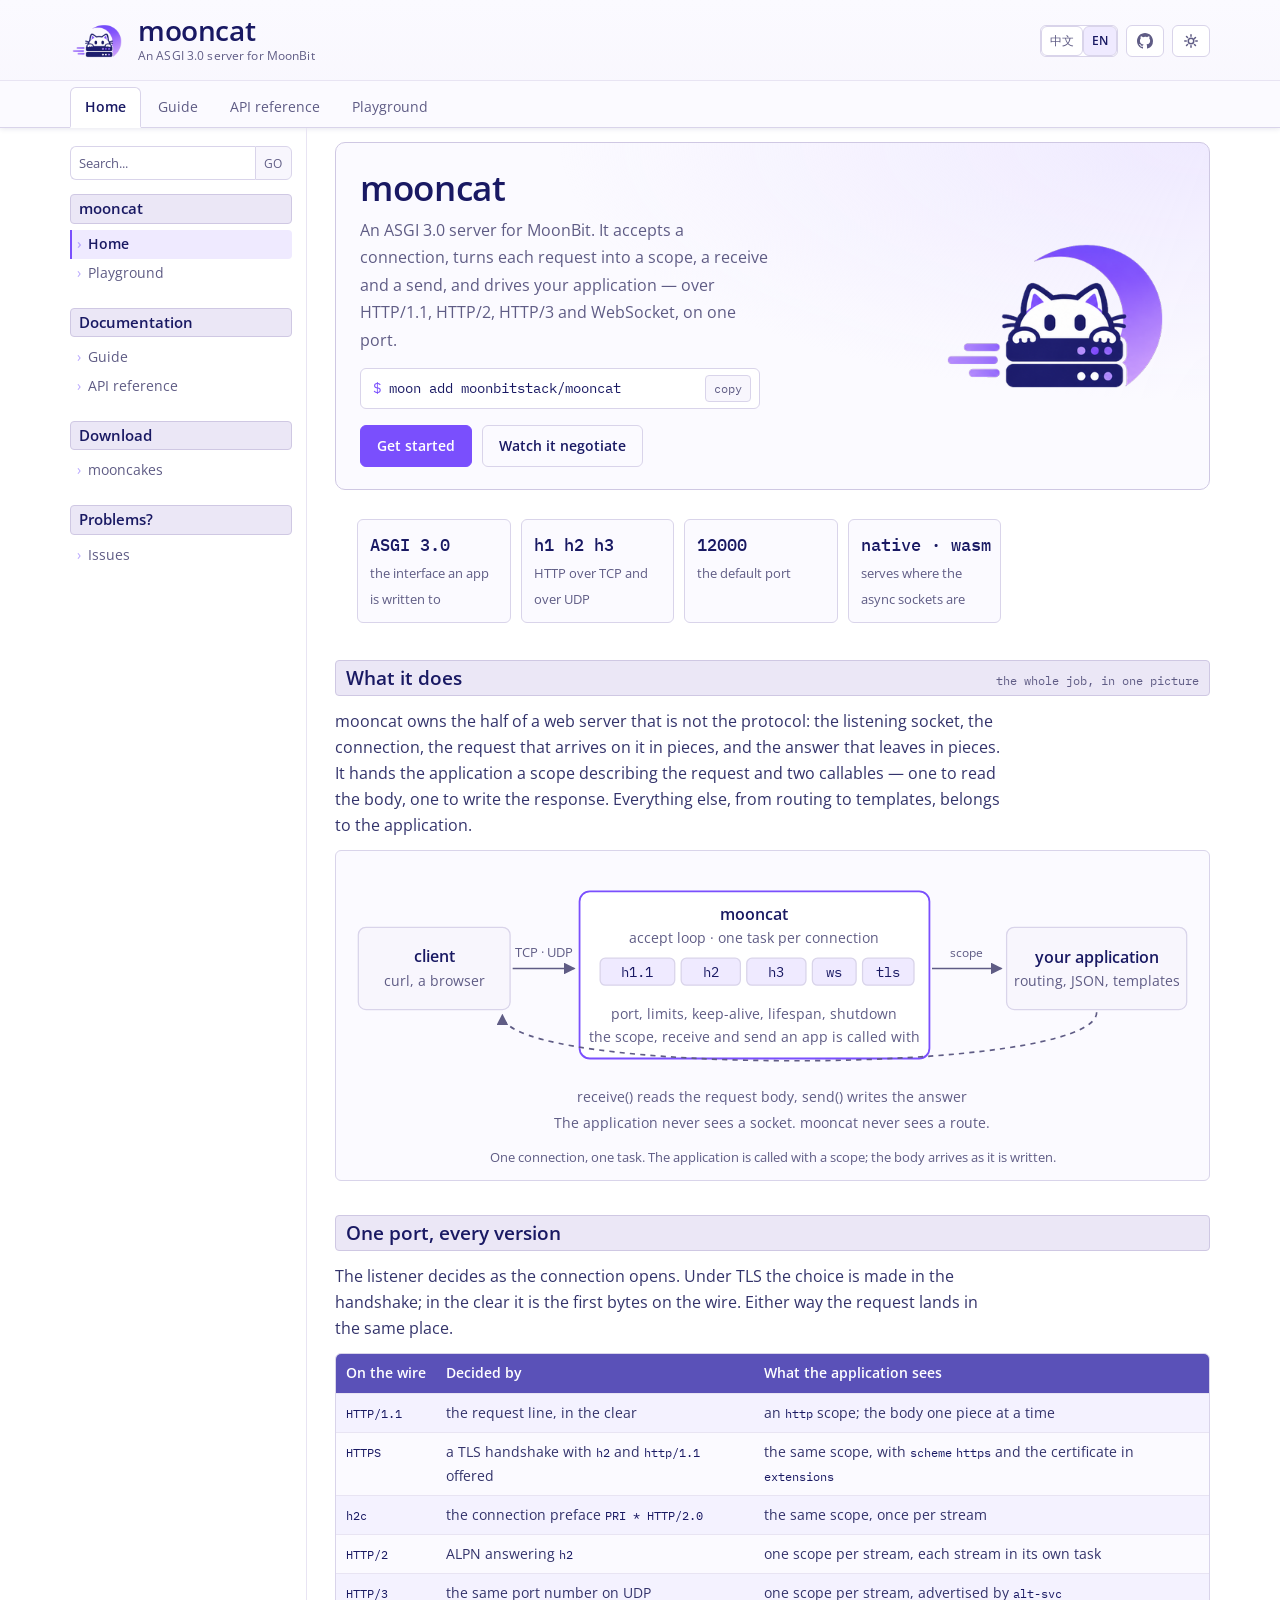
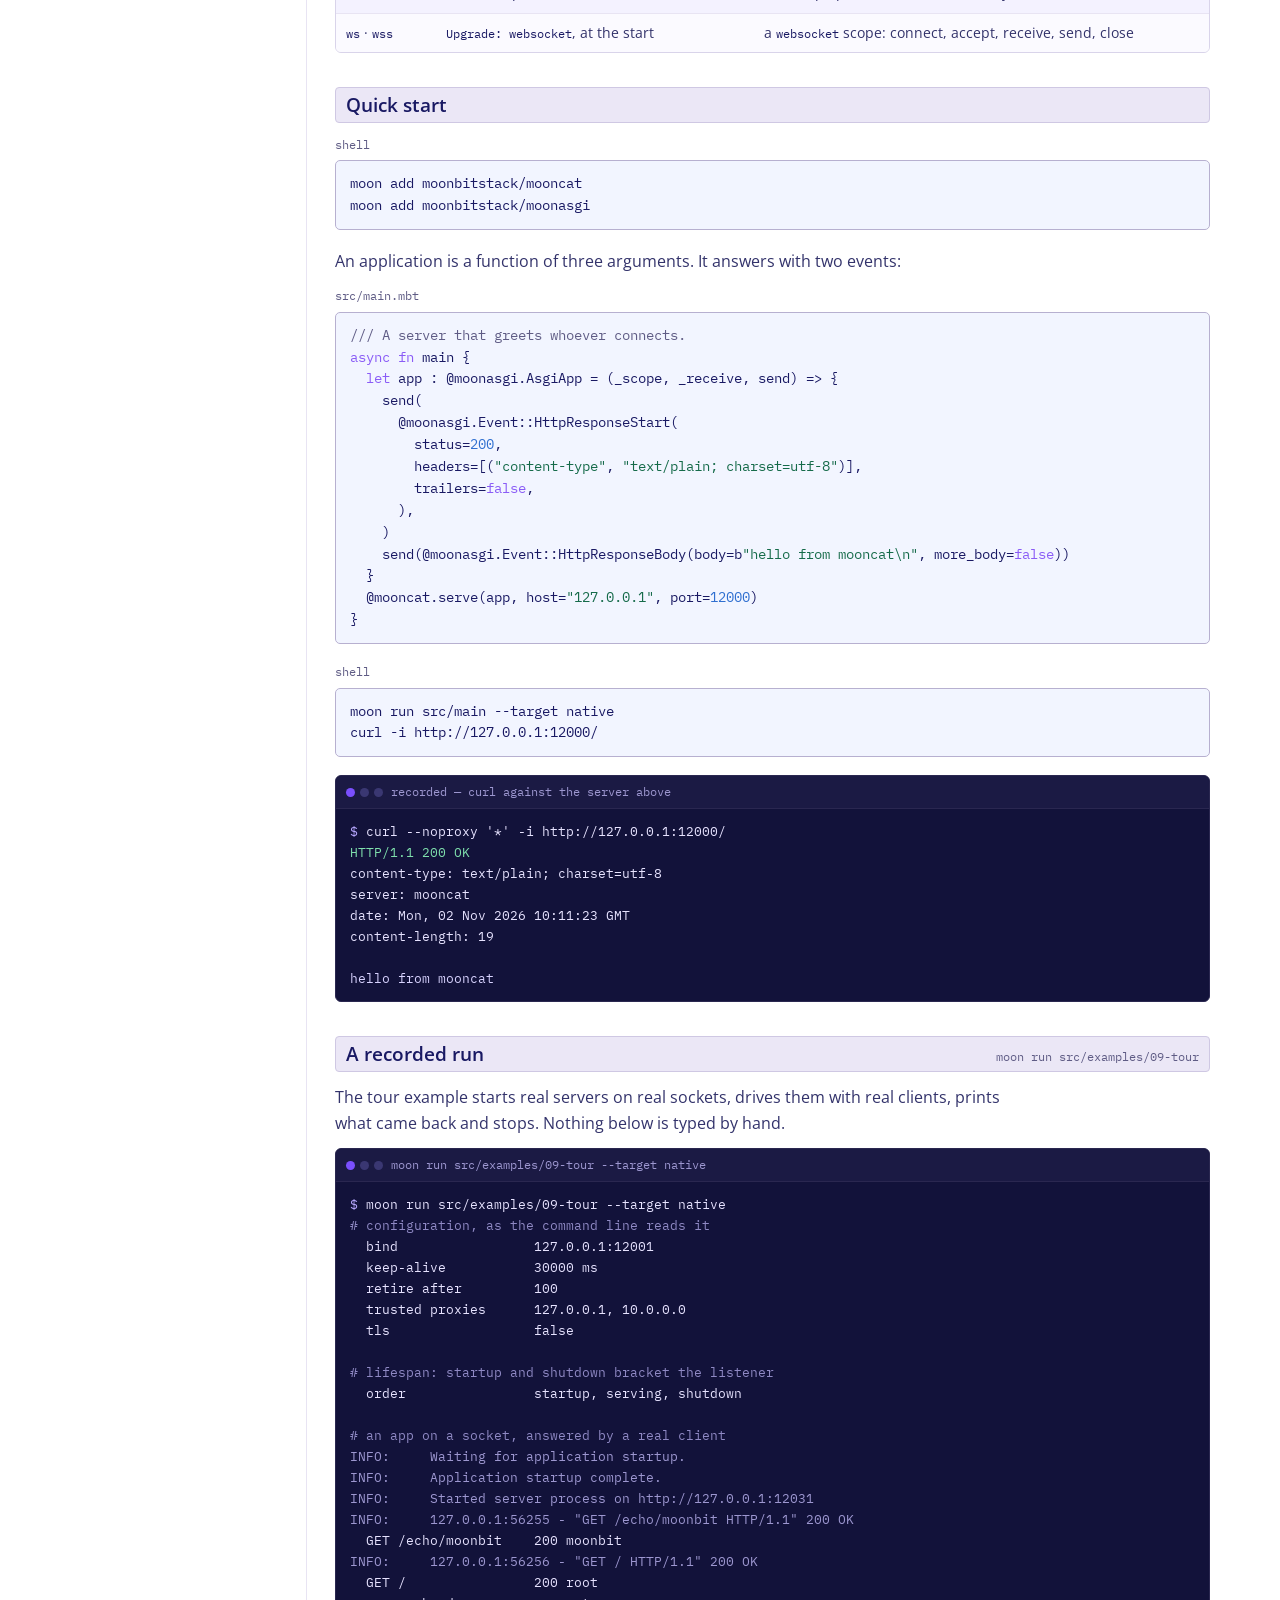
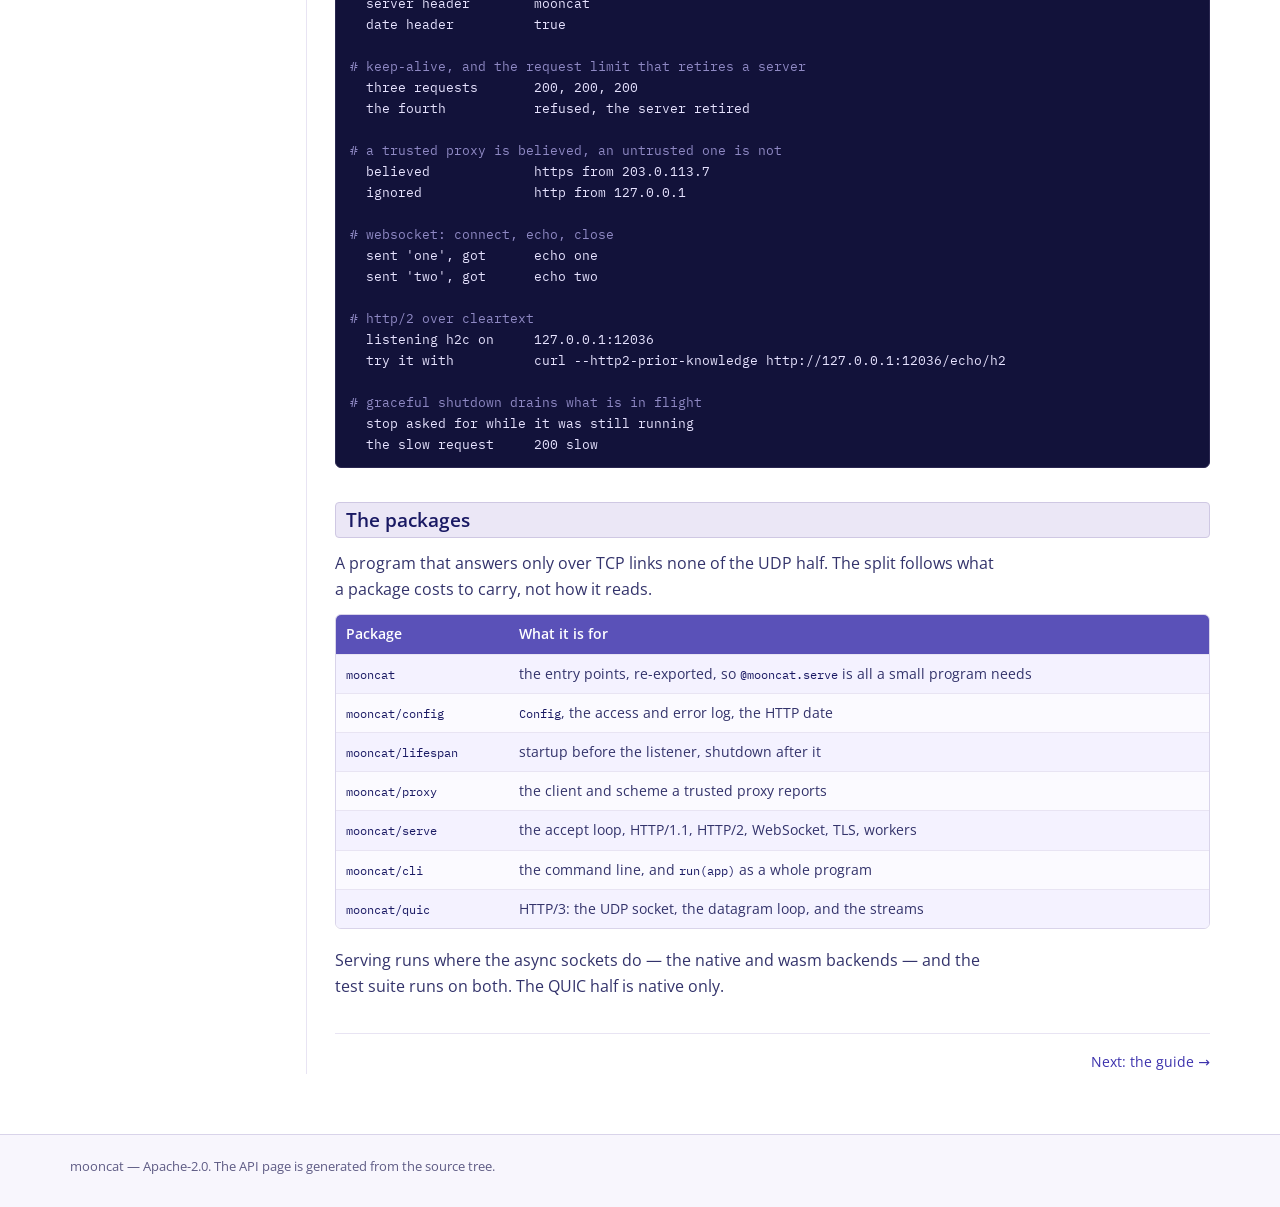
==== docs/index.html @ c86039dc "docs(mooncat): the sidebar borrows the Tomcat pages' words as a homage, and the pages gain a Chinese" ====
<!doctype html>
<html lang="en" data-root=".">
<head>
<meta charset="utf-8">
<meta name="viewport" content="width=device-width, initial-scale=1">
<title>mooncat — an ASGI 3.0 server for MoonBit</title>
<meta name="description" content="mooncat serves an ASGI application over TCP and UDP: HTTP/1.1, HTTP/2, HTTP/3, WebSocket and TLS on one port.">
<link rel="icon" href="assets/favicon.png" type="image/png">
<link rel="preconnect" href="https://fonts.googleapis.com">
<link rel="preconnect" href="https://fonts.gstatic.com" crossorigin>
<link href="https://fonts.googleapis.com/css2?family=Open+Sans:wght@400;600;700&family=IBM+Plex+Mono:wght@400;500&display=swap" rel="stylesheet">
<link rel="stylesheet" href="assets/site.css">
</head>
<body>

<header id="header">
  <div class="wrap">
    <div class="head">
      <a class="brand" href="./index.html">
        <img id="logo" src="assets/icon-light.png" data-light="assets/icon-light.png" data-dark="assets/icon.png" data-alt-light="assets/icon-alt-light.png" data-alt-dark="assets/icon-alt.png" data-alt-alt="MoonCat" alt="mooncat" width="54" height="49">
        <span class="name">
          <b>mooncat</b>
          <span>An ASGI 3.0 server for MoonBit</span>
        </span>
      </a>
      <div class="head-tools">
        <span class="lang" aria-label="Language">
          <a href="./zh/index.html" hreflang="zh" lang="zh">中文</a>
          <a href="./index.html" aria-current="true">EN</a>
        </span>
        <a href="https://github.com/moonbitstack/mooncat" title="Source on GitHub">
          <svg viewBox="0 0 16 16" aria-hidden="true" fill="currentColor"><path d="M8 0C3.58 0 0 3.58 0 8c0 3.54 2.29 6.53 5.47 7.59.4.07.55-.17.55-.38 0-.19-.01-.82-.01-1.49-2.01.37-2.53-.49-2.69-.94-.09-.23-.48-.94-.82-1.13-.28-.15-.68-.52-.01-.53.63-.01 1.08.58 1.23.82.72 1.21 1.87.87 2.33.66.07-.52.28-.87.51-1.07-1.78-.2-3.64-.89-3.64-3.95 0-.87.31-1.59.82-2.15-.08-.2-.36-1.02.08-2.12 0 0 .67-.21 2.2.82a7.4 7.4 0 0 1 2-.27c.68 0 1.36.09 2 .27 1.53-1.04 2.2-.82 2.2-.82.44 1.1.16 1.92.08 2.12.51.56.82 1.27.82 2.15 0 3.07-1.87 3.75-3.65 3.95.29.25.54.73.54 1.48 0 1.07-.01 1.93-.01 2.2 0 .21.15.46.55.38A8.01 8.01 0 0 0 16 8c0-4.42-3.58-8-8-8Z"/></svg>
        </a>
        <button id="theme" type="button" aria-label="Switch theme">
          <svg viewBox="0 0 16 16" aria-hidden="true" fill="currentColor"><path d="M8 1a.75.75 0 0 1 .75.75v1.5a.75.75 0 0 1-1.5 0v-1.5A.75.75 0 0 1 8 1Zm0 11a.75.75 0 0 1 .75.75v1.5a.75.75 0 0 1-1.5 0v-1.5A.75.75 0 0 1 8 12Zm7-4a.75.75 0 0 1-.75.75h-1.5a.75.75 0 0 1 0-1.5h1.5A.75.75 0 0 1 15 8ZM4 8a.75.75 0 0 1-.75.75h-1.5a.75.75 0 0 1 0-1.5h1.5A.75.75 0 0 1 4 8Zm9.02-4.02a.75.75 0 0 1 0 1.06l-1.06 1.06a.75.75 0 1 1-1.06-1.06l1.06-1.06a.75.75 0 0 1 1.06 0ZM5.1 10.9a.75.75 0 0 1 0 1.06L4.04 13.02a.75.75 0 0 1-1.06-1.06L4.04 10.9a.75.75 0 0 1 1.06 0Zm7.92 2.12a.75.75 0 0 1-1.06 0L10.9 11.96a.75.75 0 0 1 1.06-1.06l1.06 1.06a.75.75 0 0 1 0 1.06ZM5.1 5.1a.75.75 0 0 1-1.06 0L2.98 4.04a.75.75 0 0 1 1.06-1.06L5.1 4.04a.75.75 0 0 1 0 1.06ZM8 4.5a3.5 3.5 0 1 0 0 7 3.5 3.5 0 0 0 0-7Zm0 1.5a2 2 0 1 1 0 4 2 2 0 0 1 0-4Z"/></svg>
        </button>
      </div>
    </div>
  </div>
  <nav class="tabs" aria-label="Pages">
    <div class="wrap">
      <a href="./index.html" aria-current="page">Home</a>
      <a href="./guide.html">Guide</a>
      <a href="./api.html">API reference</a>
      <a href="./playground.html">Playground</a>
    </div>
  </nav>
</header>

<main id="middle">
<aside id="side">
  <form class="search" id="search-form" role="search">
    <label class="sr-only" for="q">Search the documentation</label>
    <input id="q" type="search" placeholder="Search..." autocomplete="off">
    <button type="submit">GO</button>
    <ul class="hits" hidden></ul>
  </form>
  <section class="grp">
    <h2>mooncat</h2>
    <ul>
      <li><a href="./index.html" aria-current="page">Home</a></li>
      <li><a href="./playground.html">Playground</a></li>
    </ul>
  </section>
  <section class="grp">
    <h2>Documentation</h2>
    <ul>
      <li><a href="./guide.html">Guide</a></li>
      <li><a href="./api.html">API reference</a></li>
    </ul>
  </section>
  <section class="grp">
    <h2>Download</h2>
    <ul>
      <li><a href="https://mooncakes.io/docs/moonbitstack/mooncat">mooncakes</a></li>
    </ul>
  </section>
  <section class="grp">
    <h2>Problems?</h2>
    <ul>
      <li><a href="https://github.com/moonbitstack/mooncat/issues">Issues</a></li>
    </ul>
  </section>
  </aside>

  <article class="content">

    <section class="hero">
      <div>
        <h1>mooncat</h1>
        <p class="tag">An ASGI 3.0 server for MoonBit. It accepts a connection, turns each request into a scope, a receive and a send, and drives your application — over HTTP/1.1, HTTP/2, HTTP/3 and WebSocket, on one port.</p>
        <div class="install">
          <span class="ps1">$</span>
          <code>moon add moonbitstack/mooncat</code>
          <button type="button" data-copy="moon add moonbitstack/mooncat">copy</button>
        </div>
        <div class="cta">
          <a class="btn" href="./guide.html#first">Get started</a>
          <a class="btn ghost" href="./playground.html">Watch it negotiate</a>
        </div>
      </div>
      <div class="shot">
        <img src="assets/icon-light.png" data-light="assets/icon-light.png" data-dark="assets/icon.png" data-alt-light="assets/icon-alt-light.png" data-alt-dark="assets/icon-alt.png" alt="The mooncat mark: a cat peering over two server bars, against a crescent moon." width="240" height="220">
      </div>
    </section>

    <ul class="facts">
      <li><b>ASGI 3.0</b><span>the interface an app is written to</span></li>
      <li><b>h1 h2 h3</b><span>HTTP over TCP and over UDP</span></li>
      <li><b>12000</b><span>the default port</span></li>
      <li><b>native · wasm</b><span>serves where the async sockets are</span></li>
    </ul>

    <section class="section" id="what">
      <h2 class="bar">What it does<span class="aside">the whole job, in one picture</span></h2>
      <p>mooncat owns the half of a web server that is not the protocol: the listening socket, the connection, the request that arrives on it in pieces, and the answer that leaves in pieces. It hands the application a scope describing the request and two callables — one to read the body, one to write the response. Everything else, from routing to templates, belongs to the application.</p>

      <figure class="diagram">
        <svg viewBox="0 0 660 216" role="img" aria-labelledby="flowtitle">
          <title id="flowtitle">A client connects to mooncat, which presents the request to the application as a scope, a receive and a send.</title>
          <defs>
            <marker id="ar" viewBox="0 0 10 10" refX="9" refY="5" markerWidth="7" markerHeight="7" orient="auto-start-reverse">
              <path d="M0 0 10 5 0 10z" fill="var(--muted)"/>
            </marker>
          </defs>
          <g font-family="Open Sans, sans-serif" font-size="12.5" text-anchor="middle">
            <rect x="8" y="50" width="118" height="64" rx="6" fill="var(--band)" stroke="var(--line)"/>
            <text x="67" y="77" fill="var(--ink)" font-weight="600">client</text>
            <text x="67" y="96" fill="var(--muted)" font-size="11">curl, a browser</text>

            <rect x="180" y="22" width="272" height="130" rx="8" fill="var(--paper)" stroke="var(--accent)" stroke-width="1.4"/>
            <text x="316" y="44" fill="var(--ink)" font-weight="600">mooncat</text>
            <text x="316" y="62" fill="var(--muted)" font-size="11">accept loop · one task per connection</text>
            <g font-family="IBM Plex Mono, monospace" font-size="10.5">
              <rect x="196" y="74" width="58" height="21" rx="4" fill="var(--accent-soft)" stroke="var(--line)"/>
              <text x="225" y="89" fill="var(--ink)">h1.1</text>
              <rect x="259" y="74" width="46" height="21" rx="4" fill="var(--accent-soft)" stroke="var(--line)"/>
              <text x="282" y="89" fill="var(--ink)">h2</text>
              <rect x="310" y="74" width="46" height="21" rx="4" fill="var(--accent-soft)" stroke="var(--line)"/>
              <text x="333" y="89" fill="var(--ink)">h3</text>
              <rect x="361" y="74" width="34" height="21" rx="4" fill="var(--accent-soft)" stroke="var(--line)"/>
              <text x="378" y="89" fill="var(--ink)">ws</text>
              <rect x="400" y="74" width="40" height="21" rx="4" fill="var(--accent-soft)" stroke="var(--line)"/>
              <text x="420" y="89" fill="var(--ink)">tls</text>
            </g>
            <text x="316" y="121" fill="var(--muted)" font-size="11">port, limits, keep-alive, lifespan, shutdown</text>
            <text x="316" y="139" fill="var(--muted)" font-size="11">the scope, receive and send an app is called with</text>

            <rect x="512" y="50" width="140" height="64" rx="6" fill="var(--band)" stroke="var(--line)"/>
            <text x="582" y="78" fill="var(--ink)" font-weight="600">your application</text>
            <text x="582" y="96" fill="var(--muted)" font-size="11">routing, JSON, templates</text>

            <line x1="128" y1="82" x2="176" y2="82" stroke="var(--muted)" stroke-width="1.3" marker-end="url(#ar)"/>
            <text x="152" y="73" fill="var(--muted)" font-size="10">TCP · UDP</text>
            <line x1="454" y1="82" x2="508" y2="82" stroke="var(--muted)" stroke-width="1.3" marker-end="url(#ar)"/>
            <text x="481" y="73" fill="var(--muted)" font-size="9.5">scope</text>

            <path d="M582 116 C 582 166, 120 166, 120 118" fill="none" stroke="var(--muted)" stroke-width="1.3" stroke-dasharray="4 4" marker-end="url(#ar)"/>
            <text x="330" y="186" fill="var(--muted)" font-size="10.5">receive() reads the request body, send() writes the answer</text>
            <text x="330" y="206" fill="var(--muted)" font-size="11">The application never sees a socket. mooncat never sees a route.</text>
          </g>
        </svg>
        <figcaption>One connection, one task. The application is called with a scope; the body arrives as it is written.</figcaption>
      </figure>
    </section>

    <section class="section" id="protocols">
      <h2 class="bar">One port, every version</h2>
      <p>The listener decides as the connection opens. Under TLS the choice is made in the handshake; in the clear it is the first bytes on the wire. Either way the request lands in the same place.</p>
      <div class="tbl-wrap">
        <table class="tbl">
          <thead><tr><th>On the wire</th><th>Decided by</th><th>What the application sees</th></tr></thead>
          <tbody>
            <tr><td><code>HTTP/1.1</code></td><td>the request line, in the clear</td><td>an <code>http</code> scope; the body one piece at a time</td></tr>
            <tr><td><code>HTTPS</code></td><td>a TLS handshake with <code>h2</code> and <code>http/1.1</code> offered</td><td>the same scope, with <code>scheme</code> <code>https</code> and the certificate in <code>extensions</code></td></tr>
            <tr><td><code>h2c</code></td><td>the connection preface <code>PRI * HTTP/2.0</code></td><td>the same scope, once per stream</td></tr>
            <tr><td><code>HTTP/2</code></td><td>ALPN answering <code>h2</code></td><td>one scope per stream, each stream in its own task</td></tr>
            <tr><td><code>HTTP/3</code></td><td>the same port number on UDP</td><td>one scope per stream, advertised by <code>alt-svc</code></td></tr>
            <tr><td><code>ws</code> · <code>wss</code></td><td><code>Upgrade: websocket</code>, at the start</td><td>a <code>websocket</code> scope: connect, accept, receive, send, close</td></tr>
          </tbody>
        </table>
      </div>
    </section>

    <section class="section" id="start">
      <h2 class="bar">Quick start</h2>

      <figure class="code">
        <figcaption>shell</figcaption>
        <pre>moon add moonbitstack/mooncat
moon add moonbitstack/moonasgi</pre>
      </figure>

      <p>An application is a function of three arguments. It answers with two events:</p>

      <figure class="code">
        <figcaption>src/main.mbt</figcaption>
        <pre><span class="cm">/// A server that greets whoever connects.</span>
<span class="k">async fn</span> main {
  <span class="k">let</span> app : @moonasgi.AsgiApp = (_scope, _receive, send) =&gt; {
    send(
      @moonasgi.Event::HttpResponseStart(
        status=<span class="ty">200</span>,
        headers=[(<span class="st">"content-type"</span>, <span class="st">"text/plain; charset=utf-8"</span>)],
        trailers=<span class="k">false</span>,
      ),
    )
    send(@moonasgi.Event::HttpResponseBody(body=b<span class="st">"hello from mooncat\n"</span>, more_body=<span class="k">false</span>))
  }
  @mooncat.serve(app, host=<span class="st">"127.0.0.1"</span>, port=<span class="ty">12000</span>)
}</pre>
      </figure>

      <figure class="code">
        <figcaption>shell</figcaption>
        <pre>moon run src/main --target native
curl -i http://127.0.0.1:12000/</pre>
      </figure>

      <figure class="term">
        <figcaption class="bar-top"><span class="dots"><i></i><i></i><i></i></span> recorded — curl against the server above</figcaption>
        <pre><span class="p">$</span> curl --noproxy '*' -i http://127.0.0.1:12000/
<span class="ok">HTTP/1.1 200 OK</span>
content-type: text/plain; charset=utf-8
server: mooncat
date: Mon, 02 Nov 2026 10:11:23 GMT
content-length: 19

<span class="o">hello from mooncat</span></pre>
      </figure>
    </section>

    <section class="section" id="recorded">
      <h2 class="bar">A recorded run<span class="aside">moon run src/examples/09-tour</span></h2>
      <p>The tour example starts real servers on real sockets, drives them with real clients, prints what came back and stops. Nothing below is typed by hand.</p>
      <figure class="term">
        <figcaption class="bar-top"><span class="dots"><i></i><i></i><i></i></span> moon run src/examples/09-tour --target native</figcaption>
        <pre><span class="p">$</span> moon run src/examples/09-tour --target native
<span class="c"># configuration, as the command line reads it</span>
  bind                 127.0.0.1:12001
  keep-alive           30000 ms
  retire after         100
  trusted proxies      127.0.0.1, 10.0.0.0
  tls                  false

<span class="c"># lifespan: startup and shutdown bracket the listener</span>
  order                startup, serving, shutdown

<span class="c"># an app on a socket, answered by a real client</span>
<span class="dim">INFO:     Waiting for application startup.</span>
<span class="dim">INFO:     Application startup complete.</span>
<span class="dim">INFO:     Started server process on http://127.0.0.1:12031</span>
<span class="dim">INFO:     127.0.0.1:56255 - "GET /echo/moonbit HTTP/1.1" 200 OK</span>
  GET /echo/moonbit    200 moonbit
<span class="dim">INFO:     127.0.0.1:56256 - "GET / HTTP/1.1" 200 OK</span>
  GET /                200 root
  server header        mooncat
  date header          true

<span class="c"># keep-alive, and the request limit that retires a server</span>
  three requests       200, 200, 200
  the fourth           refused, the server retired

<span class="c"># a trusted proxy is believed, an untrusted one is not</span>
  believed             https from 203.0.113.7
  ignored              http from 127.0.0.1

<span class="c"># websocket: connect, echo, close</span>
  sent 'one', got      echo one
  sent 'two', got      echo two

<span class="c"># http/2 over cleartext</span>
  listening h2c on     127.0.0.1:12036
  try it with          curl --http2-prior-knowledge http://127.0.0.1:12036/echo/h2

<span class="c"># graceful shutdown drains what is in flight</span>
  stop asked for while it was still running
  the slow request     200 slow</pre>
      </figure>
    </section>

    <section class="section" id="packages">
      <h2 class="bar">The packages</h2>
      <p>A program that answers only over TCP links none of the UDP half. The split follows what a package costs to carry, not how it reads.</p>
      <div class="tbl-wrap">
        <table class="tbl">
          <thead><tr><th>Package</th><th>What it is for</th></tr></thead>
          <tbody>
            <tr><td><code>mooncat</code></td><td>the entry points, re-exported, so <code>@mooncat.serve</code> is all a small program needs</td></tr>
            <tr><td><code>mooncat/config</code></td><td><code>Config</code>, the access and error log, the HTTP date</td></tr>
            <tr><td><code>mooncat/lifespan</code></td><td>startup before the listener, shutdown after it</td></tr>
            <tr><td><code>mooncat/proxy</code></td><td>the client and scheme a trusted proxy reports</td></tr>
            <tr><td><code>mooncat/serve</code></td><td>the accept loop, HTTP/1.1, HTTP/2, WebSocket, TLS, workers</td></tr>
            <tr><td><code>mooncat/cli</code></td><td>the command line, and <code>run(app)</code> as a whole program</td></tr>
            <tr><td><code>mooncat/quic</code></td><td>HTTP/3: the UDP socket, the datagram loop, and the streams</td></tr>
          </tbody>
        </table>
      </div>
      <p>Serving runs where the async sockets do — the native and wasm backends — and the test suite runs on both. The QUIC half is native only.</p>
    </section>

    <nav class="pager" aria-label="Previous and next page">
      <span></span>
      <a href="./guide.html">Next: the guide →</a>
    </nav>

  </article>
</main>

<footer id="footer">
  <div class="wrap">
    <span>mooncat — Apache-2.0. The API page is generated from the source tree.</span>
  </div>
</footer>

<button class="to-top" id="to-top" type="button" aria-label="Back to top" hidden>
  <svg viewBox="0 0 16 16" aria-hidden="true" fill="currentColor"><path d="M8 3.5 3.5 8l1.06 1.06L7.25 6.4V13h1.5V6.4l2.69 2.66L12.5 8 8 3.5Z"/></svg>
</button>

<script src="assets/search-index.js"></script>
<script src="assets/site.js"></script>
</body>
</html>
---- docs/assets/site.css ----
/* mooncat documentation — the layout and furniture of the Apache Tomcat site,
   in mooncat's colours. Two themes, both defined here; nothing is set inline. */

:root {
  --ink: #191963;
  --ink-soft: #33336b;
  --muted: #5f5c85;
  --paper: #ffffff;
  --band: #f8f6fd;
  --band-2: #fbfaff;
  --line: #d9d4ea;
  --line-soft: #e8e4f3;
  --link: #3d33ad;
  --link-hover: #6a45f5;
  --accent: #7a4ffd;
  --accent-soft: #efeaff;
  --lilac: #b8a8ff;
  --bar: #ebe7f6;
  --bar-line: #cfc8e3;
  --code-bg: #f2f5ff;
  --code-line: #b7b0d0;
  --term-bg: #12123a;
  --term-ink: #e7e3ff;
  --term-dim: #9d97d0;
  --tbl-head: #5a51b8;
  --tbl-odd: #f4f2ff;
  --tbl-even: #fbfaff;
  --ok: #1f7a4d;
  --shadow: 0 0 6px rgba(25, 25, 99, 0.14);
  --radius: 6px;
}

:root[data-theme="dark"] {
  --ink: #ecebfa;
  --ink-soft: #cfcbe8;
  --muted: #a29dc4;
  --paper: #0f0e1e;
  --band: #171638;
  --band-2: #141330;
  --line: #33305a;
  --line-soft: #262447;
  --link: #ada0ff;
  --link-hover: #cec5ff;
  --accent: #9a8bff;
  --accent-soft: #1e1b3d;
  --lilac: #6f5fd0;
  --bar: #201e3c;
  --bar-line: #36325c;
  --code-bg: #171634;
  --code-line: #37335e;
  --term-bg: #0b0a1c;
  --term-ink: #e7e3ff;
  --term-dim: #8e88c2;
  --tbl-head: #443a9e;
  --tbl-odd: #15142d;
  --tbl-even: #121126;
  --ok: #6fd39d;
  --shadow: 0 0 6px rgba(0, 0, 0, 0.5);
}

@media (prefers-color-scheme: dark) {
  :root:not([data-theme="light"]) {
    --ink: #ecebfa;
    --ink-soft: #cfcbe8;
    --muted: #a29dc4;
    --paper: #0f0e1e;
    --band: #171638;
    --band-2: #141330;
    --line: #33305a;
    --line-soft: #262447;
    --link: #ada0ff;
    --link-hover: #cec5ff;
    --accent: #9a8bff;
    --accent-soft: #1e1b3d;
    --lilac: #6f5fd0;
    --bar: #201e3c;
    --bar-line: #36325c;
    --code-bg: #171634;
    --code-line: #37335e;
    --term-bg: #0b0a1c;
    --term-ink: #e7e3ff;
    --term-dim: #8e88c2;
    --tbl-head: #443a9e;
    --tbl-odd: #15142d;
    --tbl-even: #121126;
    --ok: #6fd39d;
    --shadow: 0 0 6px rgba(0, 0, 0, 0.5);
  }
}

*,
*::before,
*::after { box-sizing: border-box; }

html,
button,
input,
textarea,
select { font-variant-ligatures: no-contextual; }

html { scroll-behavior: smooth; }

@media (prefers-reduced-motion: reduce) {
  html { scroll-behavior: auto; }
  *,
  *::before,
  *::after { animation: none !important; transition: none !important; }
}

/* Scrollbars. Chrome drops ::-webkit-scrollbar as soon as scrollbar-width or
   scrollbar-color is set, so the standard properties live only in the branch
   that has no ::-webkit-scrollbar to style. The page bar is always drawn, as
   it is on the pages this one follows: a reader can see there is more below
   without moving the pointer. Panes inside the page are faint until hovered. */

@supports selector(::-webkit-scrollbar) {
  html::-webkit-scrollbar { width: 12px; height: 12px; }
  html::-webkit-scrollbar-track { background: transparent; }
  html::-webkit-scrollbar-thumb {
    border-radius: 99px;
    border: 4px solid transparent;
    background-clip: content-box;
    background-color: var(--lilac);
  }
  html::-webkit-scrollbar-thumb:hover { background-color: var(--accent); }

  .scroll::-webkit-scrollbar,
  pre::-webkit-scrollbar,
  #side::-webkit-scrollbar { width: 10px; height: 10px; }
  .scroll::-webkit-scrollbar-track,
  pre::-webkit-scrollbar-track,
  #side::-webkit-scrollbar-track { background: transparent; }
  .scroll::-webkit-scrollbar-thumb,
  pre::-webkit-scrollbar-thumb,
  #side::-webkit-scrollbar-thumb {
    border-radius: 99px;
    border: 3px solid transparent;
    background-clip: content-box;
    background-color: color-mix(in srgb, var(--accent) 22%, transparent);
  }
  .scroll:hover::-webkit-scrollbar-thumb,
  pre:hover::-webkit-scrollbar-thumb,
  #side:hover::-webkit-scrollbar-thumb {
    background-color: color-mix(in srgb, var(--accent) 55%, transparent);
  }
}

@supports not selector(::-webkit-scrollbar) {
  html {
    scrollbar-width: thin;
    scrollbar-color: var(--lilac) transparent;
  }
  .scroll,
  pre,
  #side {
    scrollbar-width: thin;
    scrollbar-color: color-mix(in srgb, var(--accent) 30%, transparent) transparent;
  }
  .scroll:hover,
  pre:hover,
  #side:hover { scrollbar-color: color-mix(in srgb, var(--accent) 60%, transparent) transparent; }
}

body {
  margin: 0;
  background: var(--paper);
  color: var(--ink-soft);
  font-family: "Open Sans", system-ui, -apple-system, "Segoe UI", sans-serif;
  font-size: 15.5px;
  line-height: 1.68;
  -webkit-font-smoothing: antialiased;
}

img { border: 0; max-width: 100%; height: auto; }
a { color: var(--link); text-decoration: none; }
a:hover { color: var(--link-hover); text-decoration: underline; }
code, pre, kbd, .mono { font-family: "IBM Plex Mono", Consolas, ui-monospace, monospace; }

h1, h2, h3, h4 { color: var(--ink); font-weight: 600; line-height: 1.3; }

:focus-visible { outline: 2px solid var(--accent); outline-offset: 2px; }

/* Form controls are ours, not the browser's: the search field is a bordered
   box in the page's own type, with no native clear button or spinner. */
input,
button,
select,
textarea { font-family: inherit; }

input[type="search"] {
  -webkit-appearance: none;
  appearance: none;
}
input[type="search"]::-webkit-search-cancel-button,
input[type="search"]::-webkit-search-decoration {
  -webkit-appearance: none;
  appearance: none;
}
input[type="search"]::-ms-clear { display: none; }

.hits[hidden] { display: none; }

::selection {
  background: color-mix(in srgb, var(--accent) 32%, transparent);
  color: var(--ink);
}

/* ------------------------------------------------------------------ header */

#header {
  background: var(--band);
  background-image: linear-gradient(to bottom, var(--band-2) 0%, var(--band) 100%);
  border-bottom: 1px solid var(--line);
  box-shadow: var(--shadow);
}

.wrap {
  max-width: 1180px;
  margin: 0 auto;
  padding: 0 20px;
}

.head {
  display: flex;
  align-items: center;
  gap: 16px;
  padding: 14px 0 12px;
}

.brand {
  display: flex;
  align-items: center;
  gap: 14px;
  color: inherit;
  text-decoration: none;
  min-width: 0;
}
.brand:hover { text-decoration: none; }

.brand img {
  width: 54px;
  height: auto;
  border-radius: 11px;
  display: block;
  flex: none;
}

.brand .name {
  display: flex;
  flex-direction: column;
  min-width: 0;
}
.brand .name b {
  font-size: 1.72rem;
  font-weight: 600;
  letter-spacing: -0.015em;
  color: var(--ink);
  line-height: 1.15;
}
.brand .name span {
  font-size: 0.78rem;
  color: var(--muted);
  letter-spacing: 0.01em;
  white-space: nowrap;
  overflow: hidden;
  text-overflow: ellipsis;
}

.head-tools {
  margin-left: auto;
  display: flex;
  align-items: center;
  gap: 8px;
}

.head-tools a,
.head-tools button {
  display: inline-flex;
  align-items: center;
  justify-content: center;
  height: 32px;
  padding: 0 10px;
  border: 1px solid var(--line);
  border-radius: var(--radius);
  background: var(--paper);
  color: var(--muted);
  font: inherit;
  font-size: 0.8rem;
  cursor: pointer;
  text-decoration: none;
}
.head-tools a:hover,
.head-tools button:hover {
  border-color: var(--accent);
  color: var(--ink);
  text-decoration: none;
}
.head-tools svg { width: 16px; height: 16px; display: block; }
.head-tools .gh { padding: 0 9px; }

/* The strip of page-level links. Kept on every page, same order, same words. */

.tabs {
  border-top: 1px solid var(--line-soft);
  background: var(--band-2);
}
.tabs .wrap {
  display: flex;
  flex-wrap: wrap;
  gap: 2px;
  padding-top: 6px;
  padding-bottom: 0;
}
.tabs a {
  display: block;
  padding: 7px 14px;
  margin-bottom: -1px;
  font-size: 0.9rem;
  color: var(--muted);
  border: 1px solid transparent;
  border-bottom: 2px solid transparent;
  border-radius: 6px 6px 0 0;
  text-decoration: none;
}
.tabs a:hover {
  color: var(--ink);
  background: var(--accent-soft);
  text-decoration: none;
}
.tabs a[aria-current="page"] {
  color: var(--ink);
  background: var(--paper);
  border-color: var(--line);
  border-bottom-color: var(--paper);
  font-weight: 600;
}
.tabs a.gh { margin-left: auto; }

/* ------------------------------------------------------------------ layout */

#middle {
  max-width: 1180px;
  margin: 0 auto;
  padding: 0 20px 40px;
  display: grid;
  grid-template-columns: 236px minmax(0, 1fr);
  gap: 0;
  align-items: start;
}

#side {
  position: sticky;
  top: 0;
  max-height: 100vh;
  overflow-y: auto;
  padding: 18px 14px 40px 0;
  font-size: 0.9rem;
}

#side .grp { margin-bottom: 20px; }
#side h2 {
  font-size: 0.94rem;
  margin: 0 0 6px;
  color: var(--ink);
  padding: 4px 8px;
  background: var(--bar);
  border: 1px solid var(--bar-line);
  border-radius: 4px;
}
#side ul { list-style: none; margin: 0; padding: 0; }
#side li { margin: 0; }
#side li a {
  display: block;
  padding: 4px 8px 4px 16px;
  line-height: 1.45;
  color: var(--muted);
  border-left: 2px solid transparent;
  border-radius: 0 4px 4px 0;
  text-decoration: none;
  position: relative;
}
#side li a::before {
  content: "\203A";
  position: absolute;
  left: 5px;
  color: var(--lilac);
}
#side li a:hover { color: var(--ink); background: var(--accent-soft); text-decoration: none; }
#side li a[aria-current="page"],
#side li a.on {
  color: var(--ink);
  background: var(--accent-soft);
  border-left-color: var(--accent);
  font-weight: 600;
}
#side .sub a { padding-left: 26px; font-size: 0.86rem; }
#side .sub a::before { content: "\00B7"; left: 15px; }

.content {
  min-width: 0;
  padding: 8px 0 0 28px;
  border-left: 1px solid var(--line-soft);
}

/* ---------------------------------------------------------------- typography */

.content h1 {
  font-size: 2.05rem;
  margin: 6px 0 6px;
  letter-spacing: -0.01em;
}

.lede {
  font-size: 1.06rem;
  color: var(--muted);
  max-width: 68ch;
  margin: 0 0 22px;
}

.section {
  margin: 34px 0 0;
  scroll-margin-top: 12px;
}

h2.bar,
h3.bar {
  background: var(--bar);
  border: 1px solid var(--bar-line);
  border-radius: 4px;
  padding: 5px 10px;
  font-size: 1.16rem;
  margin: 0 0 12px;
  display: flex;
  align-items: baseline;
  gap: 10px;
  flex-wrap: wrap;
}
h2.bar .aside,
h3.bar .aside {
  margin-left: auto;
  font-size: 0.78rem;
  font-weight: 400;
  color: var(--muted);
  font-family: "IBM Plex Mono", monospace;
}
h3.bar { font-size: 1.02rem; background: var(--band-2); }

.content p { margin: 0 0 12px; max-width: 74ch; }
.content ul, .content ol { margin: 0 0 14px; padding-left: 22px; max-width: 74ch; }
.content li { margin: 3px 0; }
.content li::marker { color: var(--accent); }

.content code {
  background: var(--code-bg);
  border: 1px solid var(--line-soft);
  border-radius: 4px;
  padding: 0.05em 0.36em;
  font-size: 0.88em;
  color: var(--ink);
  overflow-wrap: anywhere;
}

kbd {
  border: 1px solid var(--line);
  border-bottom-width: 2px;
  border-radius: 4px;
  padding: 0.05em 0.36em;
  font-size: 0.84em;
  background: var(--band);
}

/* ------------------------------------------------------------------- code */

.code {
  position: relative;
  margin: 0 0 18px;
}

.code .cap,
.code figcaption {
  display: flex;
  align-items: center;
  gap: 8px;
  font-size: 0.76rem;
  color: var(--muted);
  font-family: "IBM Plex Mono", monospace;
  margin-bottom: 5px;
}
.code .cap .path { color: var(--muted); }

.code pre {
  margin: 0;
  overflow-x: auto;
  background: var(--code-bg);
  border: 1px solid var(--code-line);
  border-radius: 5px;
  padding: 12px 14px;
  font-size: 0.845rem;
  line-height: 1.62;
  color: var(--ink);
  tab-size: 2;
}

.code .copy {
  position: absolute;
  top: 4px;
  right: 6px;
  border: 1px solid var(--line);
  background: var(--paper);
  color: var(--muted);
  border-radius: 4px;
  font: inherit;
  font-size: 0.7rem;
  padding: 1px 6px;
  cursor: pointer;
  opacity: 0;
  transition: opacity 0.12s;
}
.code:hover .copy,
.code .copy:focus-visible { opacity: 1; }
.code .copy.done { color: var(--ok); border-color: var(--ok); }

/* Syntax tint. Hand-set classes only; no highlighter script. */
.k { color: #8a5cf6; }
@media (prefers-color-scheme: dark) { .k { color: #c0a9ff; } }
:root[data-theme="dark"] .k { color: #c0a9ff; }
:root[data-theme="light"] .k { color: #8a5cf6; }
.ty { color: #2f6fd0; }
:root[data-theme="dark"] .ty { color: #8fc4ff; }
@media (prefers-color-scheme: dark) { :root:not([data-theme="light"]) .ty { color: #8fc4ff; } }
.st { color: #166b4a; }
:root[data-theme="dark"] .st { color: #7fe0ad; }
@media (prefers-color-scheme: dark) { :root:not([data-theme="light"]) .st { color: #7fe0ad; } }
.cm { color: var(--muted); }

/* Terminal: the recorded sessions. Its own dark panel in both themes. */
.term {
  margin: 0 0 18px;
  border: 1px solid #2a2750;
  border-radius: var(--radius);
  background: var(--term-bg);
  overflow: hidden;
}
.term .bar-top {
  display: flex;
  align-items: center;
  gap: 8px;
  padding: 6px 10px;
  background: #1b1a44;
  border-bottom: 1px solid #2a2750;
  color: var(--term-dim);
  font-family: "IBM Plex Mono", monospace;
  font-size: 0.74rem;
}
.term .bar-top .dots { display: flex; gap: 5px; }
.term .bar-top .dots i {
  width: 9px; height: 9px; border-radius: 50%;
  background: #3a3772; display: block;
}
.term .bar-top .dots i:first-child { background: #7a4ffd; }
.term pre {
  margin: 0;
  padding: 12px 14px;
  overflow-x: auto;
  color: var(--term-ink);
  font-size: 0.82rem;
  line-height: 1.6;
}
.term .p { color: #b8a8ff; }
.term .o { color: #d8d3ff; }
.term .c { color: #8f89c4; }
.term .ok { color: #7fe0ad; }
.term .dim { color: var(--term-dim); }

/* ------------------------------------------------------------------ tables */

.tbl-wrap {
  margin: 0 0 18px;
  border: 1px solid var(--line);
  border-radius: var(--radius);
  overflow-x: auto;
}

table.tbl {
  border-collapse: collapse;
  width: 100%;
  font-size: 0.9rem;
  min-width: 100%;
}
.tbl th {
  background: var(--tbl-head);
  color: #fff;
  text-align: left;
  font-weight: 600;
  padding: 7px 10px;
  white-space: nowrap;
}
.tbl td {
  padding: 7px 10px;
  border-top: 1px solid var(--line-soft);
  vertical-align: top;
  overflow-wrap: anywhere;
}
.tbl tr:nth-child(odd) td { background: var(--tbl-odd); }
.tbl tr:nth-child(even) td { background: var(--tbl-even); }
.tbl code { background: transparent; border: 0; padding: 0; font-size: 0.86em; }
.tbl td.no { color: var(--muted); }

/* ------------------------------------------------------------------ search */

#side .search {
  position: relative;
  display: flex;
  margin: 0 0 14px;
}
#side .search input {
  flex: 1;
  min-width: 0;
  font: inherit;
  font-size: 0.82rem;
  padding: 5px 8px;
  color: var(--ink);
  background: var(--paper);
  border: 1px solid var(--line);
  border-right: 0;
  border-radius: var(--radius) 0 0 var(--radius);
}
#side .search input::placeholder { color: var(--muted); }
#side .search input:focus { outline: 2px solid var(--accent); outline-offset: -2px; }
#side .search button {
  flex: none;
  font: inherit;
  font-size: 0.72rem;
  letter-spacing: 0.05em;
  padding: 0 8px;
  cursor: pointer;
  color: var(--muted);
  background: var(--band);
  border: 1px solid var(--line);
  border-radius: 0 var(--radius) var(--radius) 0;
}
#side .search button:hover { color: var(--ink); border-color: var(--accent); }

.hits {
  position: absolute;
  z-index: 30;
  top: calc(100% + 4px);
  left: 0;
  right: 0;
  margin: 0;
  padding: 4px;
  list-style: none;
  max-height: 60vh;
  overflow-y: auto;
  background: var(--paper);
  border: 1px solid var(--line);
  border-radius: var(--radius);
  box-shadow: 0 12px 26px -14px rgba(25, 25, 99, 0.45);
}
.hits li a {
  display: block;
  padding: 5px 7px;
  border-radius: 4px;
  text-decoration: none;
}
.hits li a b {
  display: block;
  font-weight: 600;
  font-size: 0.84rem;
  color: var(--ink);
}
.hits li a span {
  display: block;
  font-family: "IBM Plex Mono", monospace;
  font-size: 0.7rem;
  color: var(--muted);
}
.hits li a:hover,
.hits li.on a { background: var(--accent-soft); text-decoration: none; }
.hits li.none { padding: 6px 8px; font-size: 0.8rem; color: var(--muted); }

.sr-only {
  position: absolute;
  width: 1px;
  height: 1px;
  padding: 0;
  margin: -1px;
  overflow: hidden;
  clip-path: inset(50%);
  white-space: nowrap;
}

/* ------------------------------------------------------- language switch */

.lang {
  display: inline-flex;
  align-items: center;
  border: 1px solid var(--line);
  border-radius: var(--radius);
  background: var(--paper);
  overflow: hidden;
}
.lang a {
  display: inline-flex;
  align-items: center;
  height: 30px;
  padding: 0 8px;
  font-size: 0.78rem;
  color: var(--muted);
  text-decoration: none;
}
.lang a + a { border-left: 1px solid var(--line); }
.lang a:hover { color: var(--ink); background: var(--accent-soft); text-decoration: none; }
.lang a[aria-current="true"] {
  color: var(--ink);
  background: var(--accent-soft);
  font-weight: 600;
}

/* --------------------------------------------------------------- Chinese */

html[lang="zh"] body {
  font-family: "Open Sans", "PingFang SC", "Hiragino Sans GB", "Microsoft YaHei",
    "Noto Sans SC", system-ui, sans-serif;
  line-height: 1.78;
}
html[lang="zh"] .content p,
html[lang="zh"] .content li { letter-spacing: 0.01em; }
html[lang="zh"] .lede { font-size: 1.04rem; }
html[lang="zh"] h2.bar,
html[lang="zh"] h3.bar { letter-spacing: 0.01em; }
html[lang="zh"] .step p,
html[lang="zh"] .card p { letter-spacing: 0.01em; }

/* ------------------------------------------------------------- back to top */

.to-top {
  position: fixed;
  right: 22px;
  bottom: 22px;
  z-index: 40;
  width: 38px;
  height: 38px;
  display: grid;
  place-items: center;
  padding: 0;
  border: 1px solid var(--line);
  border-radius: 50%;
  background: var(--paper);
  color: var(--muted);
  cursor: pointer;
  box-shadow: 0 8px 22px -14px rgba(25, 25, 99, 0.55);
}
.to-top svg { width: 18px; height: 18px; display: block; }
.to-top:hover { color: var(--accent); border-color: var(--accent); }
.to-top:focus-visible { outline: 2px solid var(--accent); outline-offset: 2px; }
.to-top[hidden] { display: none; }

@media (width <= 620px) {
  .to-top { right: 14px; bottom: 14px; width: 34px; height: 34px; }
}

/* -------------------------------------------------------------------- home */

.hero {
  display: grid;
  grid-template-columns: minmax(0, 1fr) 260px;
  gap: 26px;
  align-items: center;
  padding: 22px 24px;
  margin: 6px 0 26px;
  border: 1px solid var(--bar-line);
  border-radius: 10px;
  background:
    radial-gradient(120% 120% at 100% 0%, var(--accent-soft) 0%, transparent 62%),
    var(--band-2);
}
.hero h1 { margin: 0 0 6px; font-size: 2.2rem; }
.hero p.tag {
  font-size: 1.02rem;
  color: var(--muted);
  margin: 0 0 14px;
  max-width: 46ch;
}
.hero .shot { justify-self: center; }
.hero .shot img { width: 240px; display: block; border-radius: 14px; }

.install {
  display: flex;
  align-items: center;
  gap: 8px;
  background: var(--paper);
  border: 1px solid var(--line);
  border-radius: var(--radius);
  padding: 6px 8px 6px 12px;
  max-width: 400px;
  font-family: "IBM Plex Mono", monospace;
  font-size: 0.85rem;
}
.install .ps1 { color: var(--accent); user-select: none; }
.install code { flex: 1; background: none; border: 0; padding: 0; font-size: 1em; }
.install button {
  border: 1px solid var(--line);
  background: var(--band);
  color: var(--muted);
  border-radius: 4px;
  font: inherit;
  font-size: 0.72rem;
  padding: 3px 8px;
  cursor: pointer;
}
.install button:hover { border-color: var(--accent); color: var(--ink); }

.cta {
  display: flex;
  flex-wrap: wrap;
  gap: 10px;
  margin-top: 16px;
}
.btn {
  display: inline-block;
  padding: 8px 16px;
  border-radius: var(--radius);
  border: 1px solid var(--accent);
  background: var(--accent);
  color: #fff;
  font-size: 0.9rem;
  font-weight: 600;
}
.btn:hover { background: var(--link-hover); border-color: var(--link-hover); color: #fff; text-decoration: none; }
/* Only the solid button flips its text: the ghost one is text on the page. */
:root[data-theme="dark"] .btn:not(.ghost) { color: #14122b; }
:root[data-theme="dark"] .btn.ghost { color: var(--ink); }
:root[data-theme="dark"] .btn.ghost:hover { color: var(--link-hover); }
@media (prefers-color-scheme: dark) {
  :root:not([data-theme="light"]) .btn:not(.ghost) { color: #14122b; }
  :root:not([data-theme="light"]) .btn.ghost { color: var(--ink); }
  :root:not([data-theme="light"]) .btn.ghost:hover { color: var(--link-hover); }
}
.btn.ghost {
  background: transparent;
  color: var(--ink);
  border-color: var(--line);
}
.btn.ghost:hover { border-color: var(--accent); color: var(--link); background: var(--accent-soft); }

.facts {
  display: grid;
  grid-template-columns: repeat(auto-fit, minmax(150px, 1fr));
  gap: 10px;
  margin: 0 0 26px;
  padding: 0;
  list-style: none;
}
.facts li {
  border: 1px solid var(--line);
  border-radius: var(--radius);
  padding: 10px 12px;
  background: var(--band-2);
}
.facts b {
  display: block;
  font-family: "IBM Plex Mono", monospace;
  font-size: 1.08rem;
  white-space: nowrap;
  color: var(--ink);
  font-weight: 500;
}
.facts span { font-size: 0.8rem; color: var(--muted); }

.cards {
  display: grid;
  grid-template-columns: repeat(auto-fit, minmax(215px, 1fr));
  gap: 12px;
  margin: 0 0 18px;
}
.card {
  border: 1px solid var(--line);
  border-radius: var(--radius);
  padding: 13px 15px;
  background: var(--band-2);
}
.card h3 {
  margin: 0 0 4px;
  font-size: 0.98rem;
  display: flex;
  align-items: center;
  gap: 7px;
}
.card h3 .dot {
  width: 8px; height: 8px; border-radius: 50%;
  background: var(--accent); flex: none;
}
.card p { margin: 0; font-size: 0.87rem; color: var(--muted); max-width: none; }

.note {
  border: 1px solid var(--bar-line);
  border-left: 4px solid var(--accent);
  border-radius: 0 var(--radius) var(--radius) 0;
  background: var(--band-2);
  padding: 10px 14px;
  margin: 0 0 18px;
  font-size: 0.92rem;
}
.note b { color: var(--ink); }
.note p { margin: 0 0 6px; }
.note p:last-child { margin: 0; }

/* ------------------------------------------------------------- the flow svg */

.diagram {
  border: 1px solid var(--line);
  border-radius: var(--radius);
  background: var(--band-2);
  padding: 12px;
  margin: 0 0 18px;
  overflow-x: auto;
}
.diagram svg { display: block; margin: 0 auto; min-width: 520px; }
.diagram figcaption {
  font-size: 0.8rem;
  color: var(--muted);
  text-align: center;
  padding-top: 6px;
}

/* -------------------------------------------------------------- playground */

.pick {
  display: flex;
  flex-wrap: wrap;
  gap: 8px;
  margin: 0 0 16px;
}
.pick button {
  font: inherit;
  font-size: 0.85rem;
  padding: 6px 12px;
  border-radius: 99px;
  border: 1px solid var(--line);
  background: var(--paper);
  color: var(--ink-soft);
  cursor: pointer;
  font-family: "IBM Plex Mono", monospace;
}
.pick button:hover { border-color: var(--accent); color: var(--ink); }
.pick button[aria-pressed="true"] {
  background: var(--accent);
  border-color: var(--accent);
  color: #fff;
}

.steps { display: grid; gap: 8px; margin: 0 0 16px; padding: 0; list-style: none; }
.step {
  display: grid;
  grid-template-columns: 30px minmax(0, 1fr);
  gap: 12px;
  border: 1px solid var(--line);
  border-left: 3px solid var(--line);
  border-radius: var(--radius);
  background: var(--band-2);
  padding: 9px 13px;
  opacity: 0.45;
  transition: opacity 0.25s, border-color 0.25s, background 0.25s;
}
.step.on { opacity: 1; border-left-color: var(--accent); background: var(--paper); }
.step .n {
  font-family: "IBM Plex Mono", monospace;
  font-size: 0.78rem;
  color: var(--accent);
  padding-top: 2px;
}
.step h4 { margin: 0 0 2px; font-size: 0.94rem; }
.step p {
  margin: 0;
  font-size: 0.86rem;
  color: var(--muted);
  max-width: none;
}
.step code { font-size: 0.82em; }

.trace-head {
  display: flex;
  align-items: baseline;
  gap: 10px;
  flex-wrap: wrap;
  margin: 0 0 6px;
  font-size: 0.8rem;
  color: var(--muted);
  font-family: "IBM Plex Mono", monospace;
}

/* ---------------------------------------------------------------- footer */

#footer {
  border-top: 1px solid var(--line);
  margin-top: 20px;
  padding: 20px 0 30px;
  background: var(--band);
  color: var(--muted);
  font-size: 0.84rem;
}
#footer .wrap {
  display: flex;
  flex-wrap: wrap;
  gap: 10px 22px;
  align-items: center;
  justify-content: space-between;
}
#footer a { color: var(--muted); }
#footer a:hover { color: var(--link); }
#footer .links { display: flex; gap: 16px; flex-wrap: wrap; }

.pager {
  display: flex;
  gap: 12px;
  justify-content: space-between;
  margin: 34px 0 0;
  padding-top: 16px;
  border-top: 1px solid var(--line-soft);
  font-size: 0.88rem;
}

/* ----------------------------------------------------------------- api page */

.api-head {
  display: flex;
  gap: 14px;
  align-items: baseline;
  flex-wrap: wrap;
}
.api-head h1 { margin-right: 6px; }
.pkg-desc { color: var(--muted); max-width: 74ch; margin: 0 0 14px; }

.item {
  border: 1px solid var(--line);
  border-radius: var(--radius);
  background: var(--paper);
  margin: 0 0 8px;
  overflow: hidden;
}
.item > summary {
  list-style: none;
  cursor: pointer;
  padding: 7px 12px;
  display: flex;
  gap: 10px;
  align-items: baseline;
  font-family: "IBM Plex Mono", monospace;
  font-size: 0.86rem;
  color: var(--ink);
  background: var(--band-2);
}
.item > summary::-webkit-details-marker { display: none; }
.item > summary:hover { background: var(--accent-soft); }
.item .caret {
  flex: none;
  width: 10px;
  height: 10px;
  border-right: 2px solid var(--muted);
  border-bottom: 2px solid var(--muted);
  transform: rotate(-45deg);
  margin: 2px 2px 0 2px;
  transition: transform 0.15s;
}
.item[open] .caret { transform: rotate(45deg); }
.item .kind {
  font-family: "IBM Plex Sans", sans-serif;
  font-size: 0.63rem;
  font-weight: 700;
  text-transform: uppercase;
  letter-spacing: 0.07em;
  color: var(--accent);
  border: 1px solid color-mix(in oklab, var(--accent) 30%, transparent);
  border-radius: 3px;
  padding: 0 4px;
  flex: none;
  line-height: 1.6;
}
.item .sig {
  flex: 1;
  min-width: 0;
  overflow-wrap: anywhere;
  white-space: pre-wrap;
}
.item[open] > summary { border-bottom: 1px solid var(--line-soft); }
.item .body { padding: 10px 13px 12px; }
.item .body p { margin: 0 0 8px; font-size: 0.92rem; }
.item .body p:last-child { margin: 0; }
.item .body pre {
  margin: 0 0 8px;
  overflow-x: auto;
  background: var(--code-bg);
  border: 1px solid var(--code-line);
  border-radius: 4px;
  padding: 9px 11px;
  font-size: 0.82rem;
}
.api-count {
  font-size: 0.82rem;
  color: var(--muted);
  margin: 0 0 16px;
}

.item .fields {
  margin: 0 0 8px;
  overflow-x: auto;
  background: var(--code-bg);
  border: 1px solid var(--code-line);
  border-radius: 4px;
  padding: 9px 11px;
  font-size: 0.82rem;
  color: var(--ink);
}
.item .alias,
.item .nobody {
  font-size: 0.88rem;
  color: var(--muted);
  margin: 0;
}
.item .meth {
  font-size: 0.84rem;
  color: var(--muted);
  margin: 6px 0 0;
  padding-left: 10px;
  border-left: 2px solid var(--line);
  overflow-wrap: anywhere;
}
.item .meth code { background: none; border: 0; padding: 0; color: var(--ink); font-size: 0.97em; }
section.pkg { margin-top: 30px; }
section.pkg h2.bar { font-family: "IBM Plex Mono", monospace; font-size: 1.06rem; }
section.pkg h3.bar { margin-top: 18px; }

/* ------------------------------------------------------------- narrow screens */

@media (width <= 900px) {
  #middle { grid-template-columns: minmax(0, 1fr); }
  /* The sidebar becomes a wrapped block of links: every page stays one tap away
     without a menu to open, and nothing scrolls sideways. */
  #side {
    position: static;
    max-height: none;
    padding: 10px 0 4px;
    border-bottom: 1px solid var(--line-soft);
    margin-bottom: 8px;
  }
  #side .grp { margin: 0 0 6px; }
  #side h2 {
    background: none;
    border: 0;
    padding: 0;
    margin: 0 0 3px;
    font-size: 0.72rem;
    text-transform: uppercase;
    letter-spacing: 0.08em;
    color: var(--muted);
  }
  #side ul { display: flex; flex-wrap: wrap; gap: 4px; }
  #side li a {
    white-space: nowrap;
    border: 1px solid var(--line);
    border-radius: 99px;
    padding: 3px 10px;
    font-size: 0.82rem;
  }
  #side li a::before { content: none; }
  #side li a[aria-current="page"],
  #side li a.on {
    border-color: var(--accent);
    background: var(--accent-soft);
  }
  #side .sub { display: flex; flex-wrap: wrap; gap: 4px; }
  .content { padding: 10px 0 0; border-left: 0; }
  .hero { grid-template-columns: minmax(0, 1fr); }
  .hero .shot { display: none; }
}

@media (width <= 620px) {
  .wrap { padding: 0 14px; }
  #middle { padding: 0 14px 30px; }
  .head { gap: 12px; padding: 11px 0 9px; }
  .brand img { width: 44px; }
  .brand .name b { font-size: 1.36rem; }
  .brand .name span { font-size: 0.72rem; }
  .head-tools .theme-label { display: none; }
  .content h1 { font-size: 1.62rem; }
  .hero { padding: 16px 16px 18px; }
  .hero h1 { font-size: 1.7rem; }
  .facts { grid-template-columns: minmax(0, 1fr) minmax(0, 1fr); }
  .tabs a { padding: 6px 10px; font-size: 0.84rem; }
  .tabs a.gh { margin-left: 0; }
  .tbl { font-size: 0.84rem; }
  .tbl th { white-space: normal; }
  .diagram svg { min-width: 0; width: 100%; }
  #footer .wrap { justify-content: flex-start; }
}
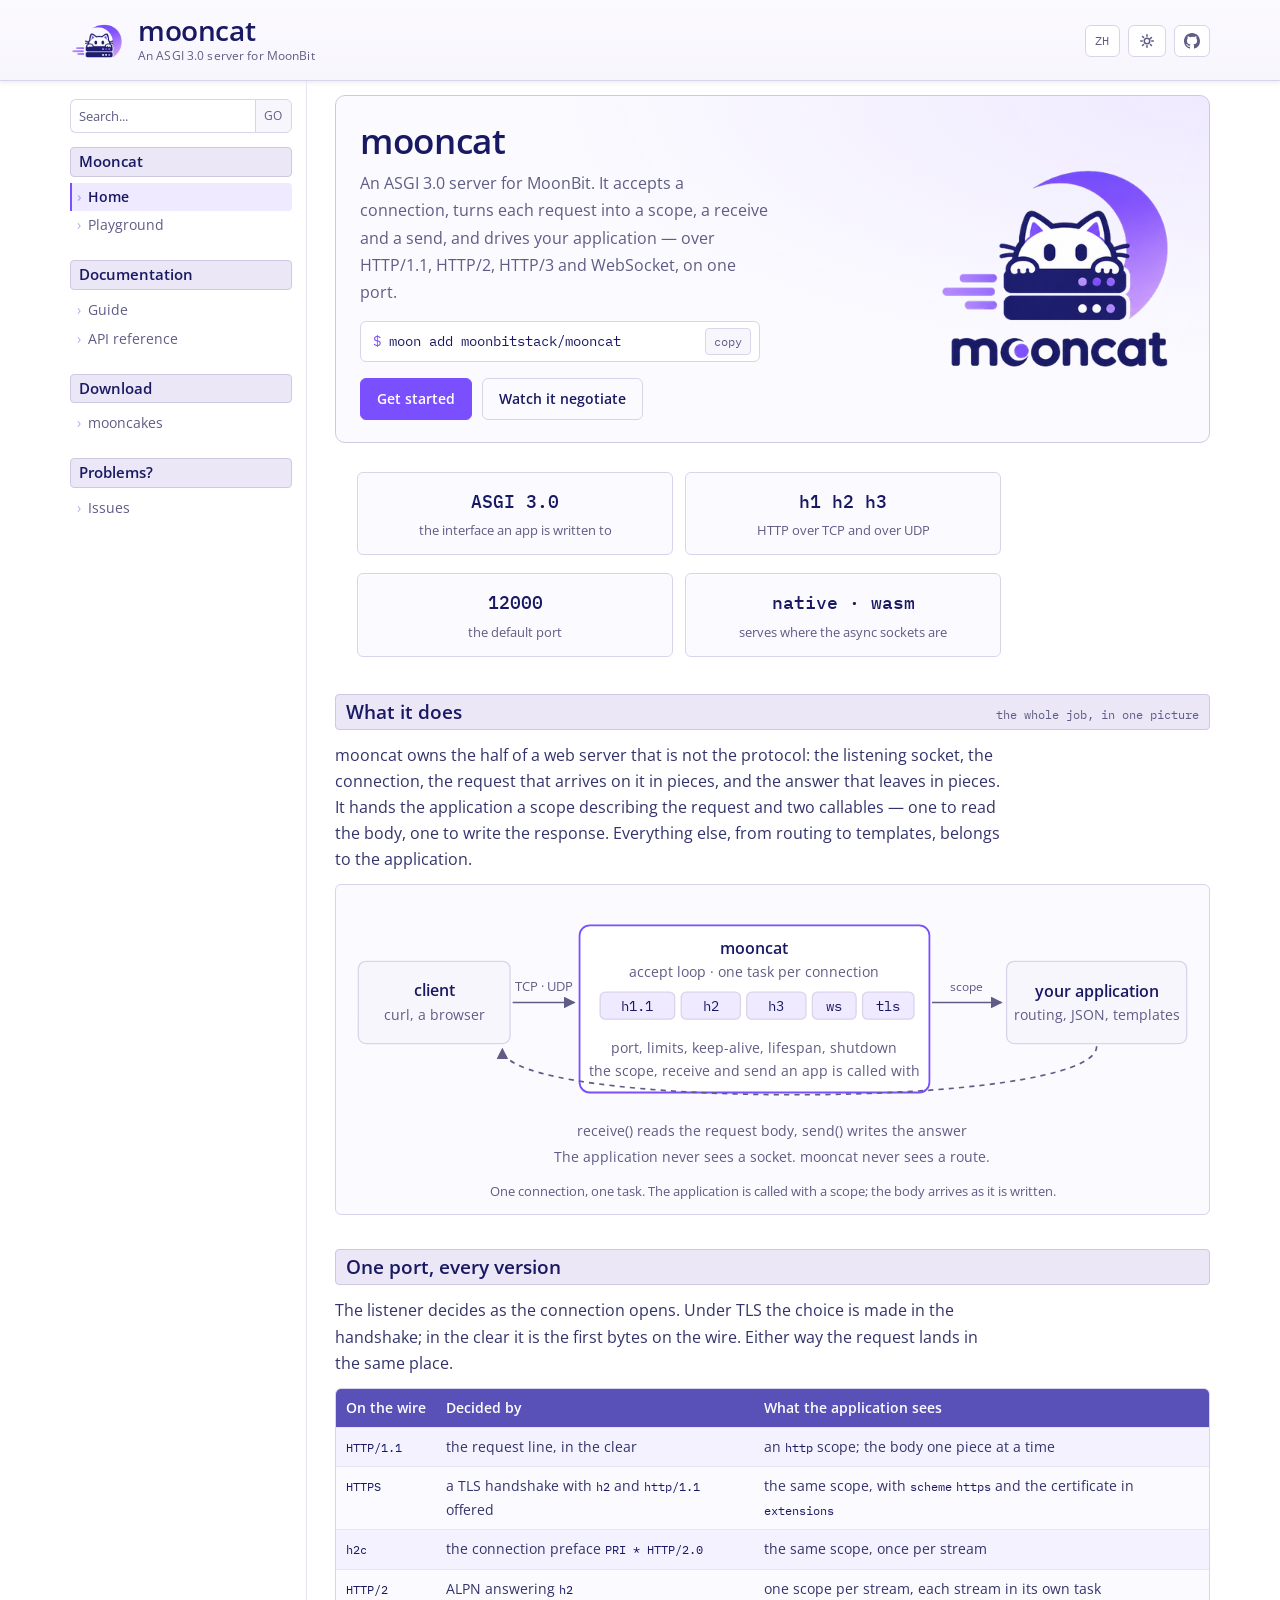
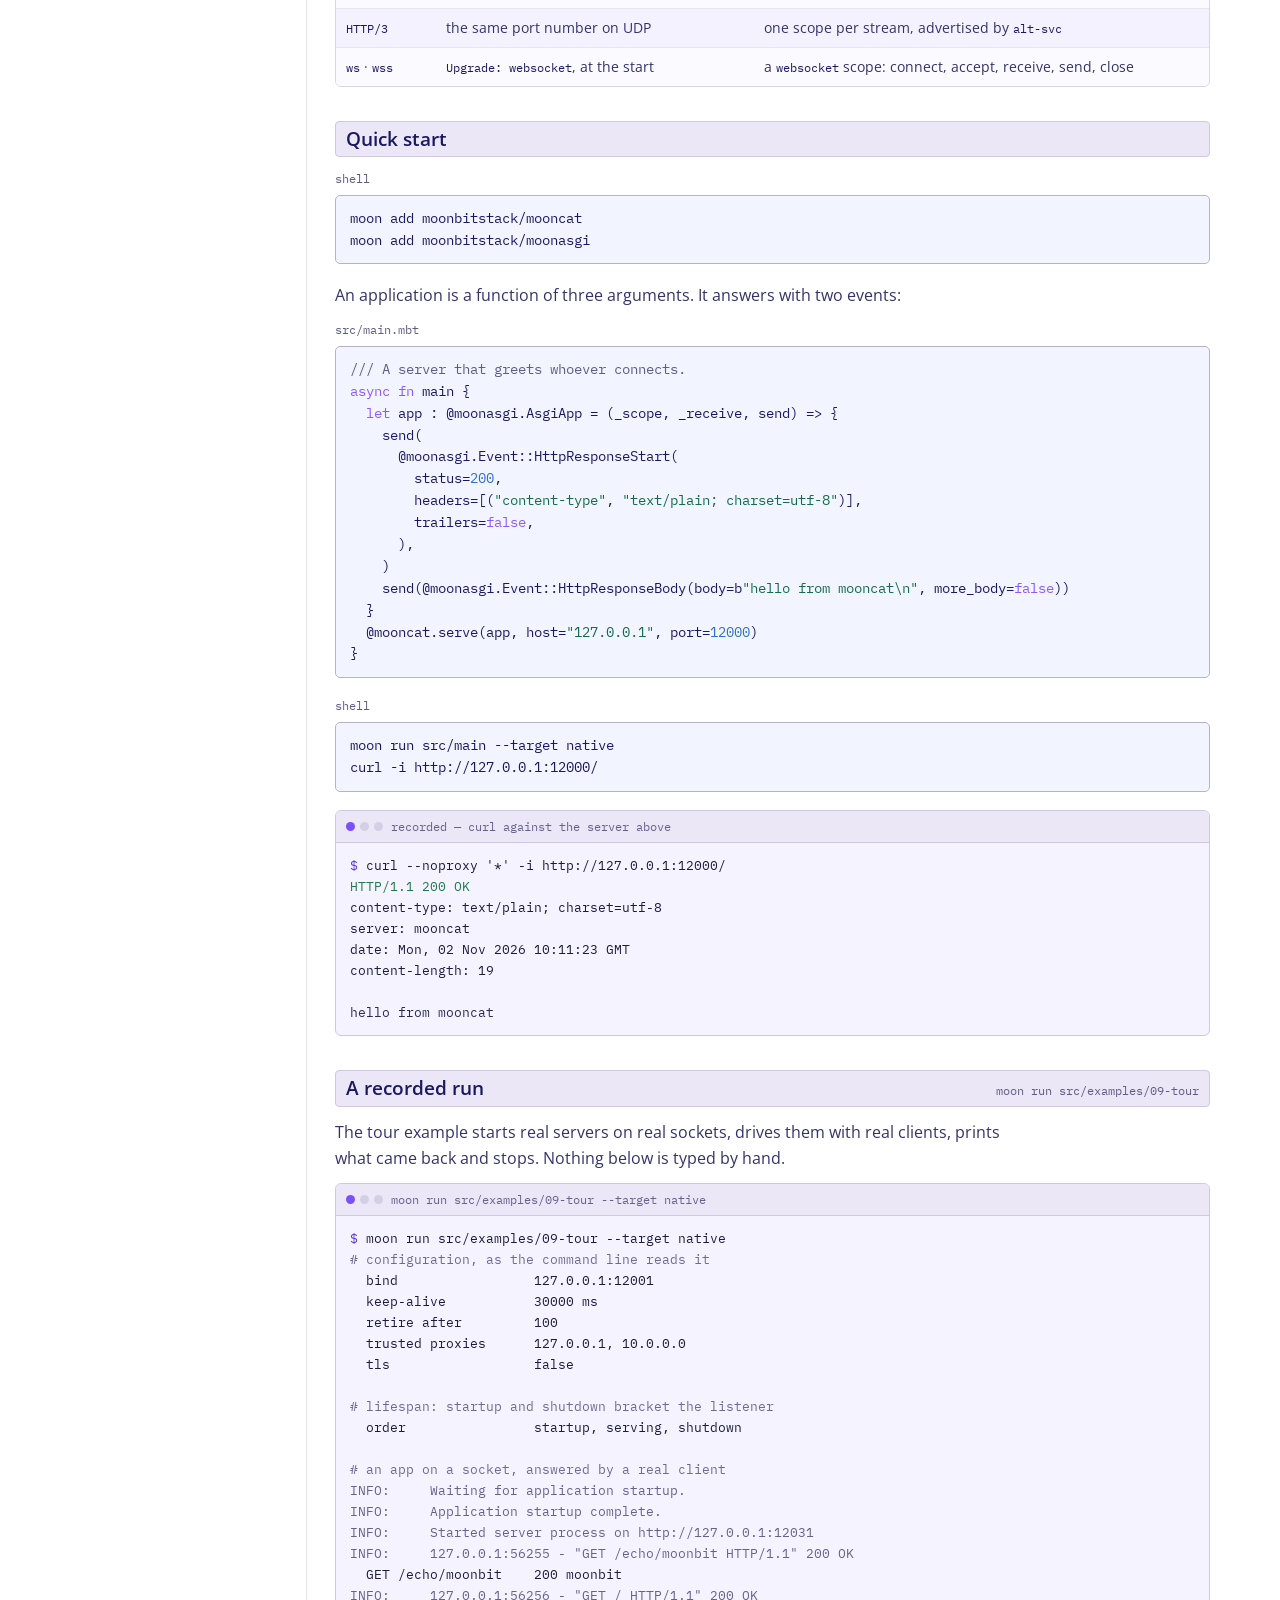
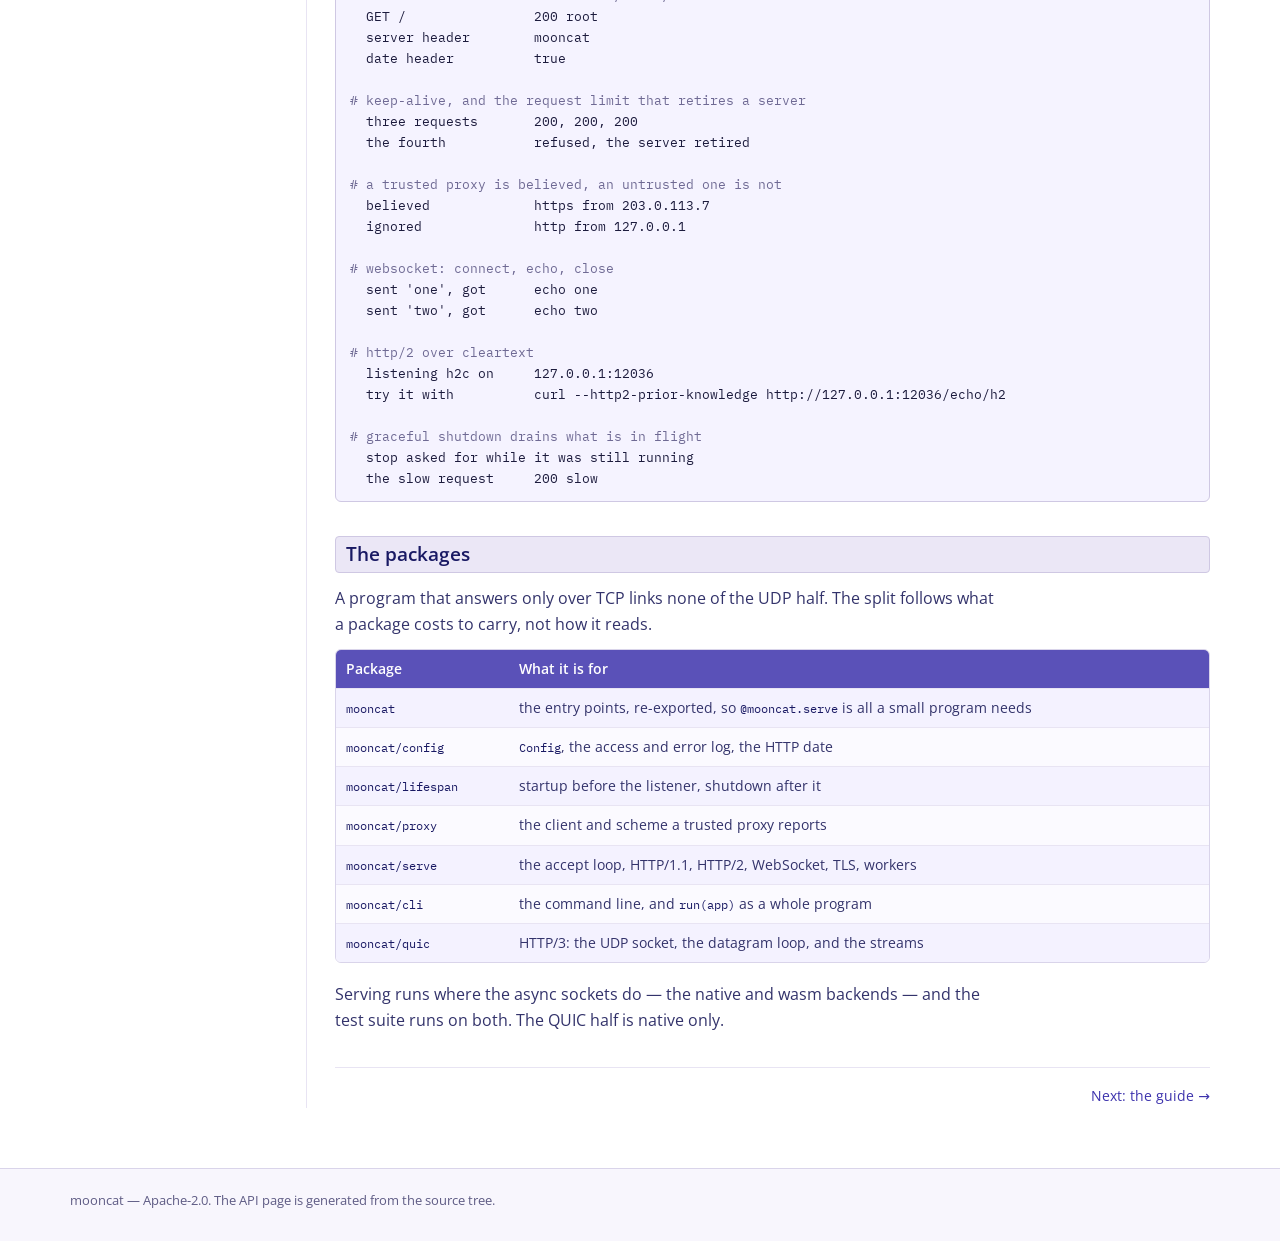
==== commit 3634118f: "docs(mooncat): one switch for the language, no strip of tabs, and blocks that keep the page's daylig" ====
--- a/docs/index.html
+++ b/docs/index.html
@@ -19,36 +19,24 @@
       <a class="brand" href="./index.html">
         <img id="logo" src="assets/icon-light.png" data-light="assets/icon-light.png" data-dark="assets/icon.png" data-alt-light="assets/icon-alt-light.png" data-alt-dark="assets/icon-alt.png" data-alt-alt="MoonCat" alt="mooncat" width="54" height="49">
         <span class="name">
-          <b>mooncat</b>
+          <b data-word="mooncat" data-alt-word="MoonCat">mooncat</b>
           <span>An ASGI 3.0 server for MoonBit</span>
         </span>
       </a>
       <div class="head-tools">
-        <span class="lang" aria-label="Language">
-          <a href="./zh/index.html" hreflang="zh" lang="zh">中文</a>
-          <a href="./index.html" aria-current="true">EN</a>
-        </span>
-        <a href="https://github.com/moonbitstack/mooncat" title="Source on GitHub">
-          <svg viewBox="0 0 16 16" aria-hidden="true" fill="currentColor"><path d="M8 0C3.58 0 0 3.58 0 8c0 3.54 2.29 6.53 5.47 7.59.4.07.55-.17.55-.38 0-.19-.01-.82-.01-1.49-2.01.37-2.53-.49-2.69-.94-.09-.23-.48-.94-.82-1.13-.28-.15-.68-.52-.01-.53.63-.01 1.08.58 1.23.82.72 1.21 1.87.87 2.33.66.07-.52.28-.87.51-1.07-1.78-.2-3.64-.89-3.64-3.95 0-.87.31-1.59.82-2.15-.08-.2-.36-1.02.08-2.12 0 0 .67-.21 2.2.82a7.4 7.4 0 0 1 2-.27c.68 0 1.36.09 2 .27 1.53-1.04 2.2-.82 2.2-.82.44 1.1.16 1.92.08 2.12.51.56.82 1.27.82 2.15 0 3.07-1.87 3.75-3.65 3.95.29.25.54.73.54 1.48 0 1.07-.01 1.93-.01 2.2 0 .21.15.46.55.38A8.01 8.01 0 0 0 16 8c0-4.42-3.58-8-8-8Z"/></svg>
-        </a>
+        <a class="lang" href="./zh/index.html" hreflang="zh" title="中文" aria-label="Switch to Chinese">ZH</a>
         <button id="theme" type="button" aria-label="Switch theme">
           <svg viewBox="0 0 16 16" aria-hidden="true" fill="currentColor"><path d="M8 1a.75.75 0 0 1 .75.75v1.5a.75.75 0 0 1-1.5 0v-1.5A.75.75 0 0 1 8 1Zm0 11a.75.75 0 0 1 .75.75v1.5a.75.75 0 0 1-1.5 0v-1.5A.75.75 0 0 1 8 12Zm7-4a.75.75 0 0 1-.75.75h-1.5a.75.75 0 0 1 0-1.5h1.5A.75.75 0 0 1 15 8ZM4 8a.75.75 0 0 1-.75.75h-1.5a.75.75 0 0 1 0-1.5h1.5A.75.75 0 0 1 4 8Zm9.02-4.02a.75.75 0 0 1 0 1.06l-1.06 1.06a.75.75 0 1 1-1.06-1.06l1.06-1.06a.75.75 0 0 1 1.06 0ZM5.1 10.9a.75.75 0 0 1 0 1.06L4.04 13.02a.75.75 0 0 1-1.06-1.06L4.04 10.9a.75.75 0 0 1 1.06 0Zm7.92 2.12a.75.75 0 0 1-1.06 0L10.9 11.96a.75.75 0 0 1 1.06-1.06l1.06 1.06a.75.75 0 0 1 0 1.06ZM5.1 5.1a.75.75 0 0 1-1.06 0L2.98 4.04a.75.75 0 0 1 1.06-1.06L5.1 4.04a.75.75 0 0 1 0 1.06ZM8 4.5a3.5 3.5 0 1 0 0 7 3.5 3.5 0 0 0 0-7Zm0 1.5a2 2 0 1 1 0 4 2 2 0 0 1 0-4Z"/></svg>
         </button>
-      </div>
-    </div>
+        <a class="gh" href="https://github.com/moonbitstack/mooncat" title="Source on GitHub">
+          <svg viewBox="0 0 16 16" aria-hidden="true" fill="currentColor"><path d="M8 0C3.58 0 0 3.58 0 8c0 3.54 2.29 6.53 5.47 7.59.4.07.55-.17.55-.38 0-.19-.01-.82-.01-1.49-2.01.37-2.53-.49-2.69-.94-.09-.23-.48-.94-.82-1.13-.28-.15-.68-.52-.01-.53.63-.01 1.08.58 1.23.82.72 1.21 1.87.87 2.33.66.07-.52.28-.87.51-1.07-1.78-.2-3.64-.89-3.64-3.95 0-.87.31-1.59.82-2.15-.08-.2-.36-1.02.08-2.12 0 0 .67-.21 2.2.82a7.4 7.4 0 0 1 2-.27c.68 0 1.36.09 2 .27 1.53-1.04 2.2-.82 2.2-.82.44 1.1.16 1.92.08 2.12.51.56.82 1.27.82 2.15 0 3.07-1.87 3.75-3.65 3.95.29.25.54.73.54 1.48 0 1.07-.01 1.93-.01 2.2 0 .21.15.46.55.38A8.01 8.01 0 0 0 16 8c0-4.42-3.58-8-8-8Z"/></svg>
+        </a>
+      </div>    </div>
   </div>
-  <nav class="tabs" aria-label="Pages">
-    <div class="wrap">
-      <a href="./index.html" aria-current="page">Home</a>
-      <a href="./guide.html">Guide</a>
-      <a href="./api.html">API reference</a>
-      <a href="./playground.html">Playground</a>
-    </div>
-  </nav>
 </header>
 
 <main id="middle">
-<aside id="side">
+<nav id="side" aria-label="Documentation navigation">
   <form class="search" id="search-form" role="search">
     <label class="sr-only" for="q">Search the documentation</label>
     <input id="q" type="search" placeholder="Search..." autocomplete="off">
@@ -56,7 +44,7 @@
     <ul class="hits" hidden></ul>
   </form>
   <section class="grp">
-    <h2>mooncat</h2>
+    <h2>Mooncat</h2>
     <ul>
       <li><a href="./index.html" aria-current="page">Home</a></li>
       <li><a href="./playground.html">Playground</a></li>
@@ -81,7 +69,7 @@
       <li><a href="https://github.com/moonbitstack/mooncat/issues">Issues</a></li>
     </ul>
   </section>
-  </aside>
+  </nav>
 
   <article class="content">
 
@@ -100,7 +88,7 @@
         </div>
       </div>
       <div class="shot">
-        <img src="assets/icon-light.png" data-light="assets/icon-light.png" data-dark="assets/icon.png" data-alt-light="assets/icon-alt-light.png" data-alt-dark="assets/icon-alt.png" alt="The mooncat mark: a cat peering over two server bars, against a crescent moon." width="240" height="220">
+        <img src="assets/lockup-light.png" data-light="assets/lockup-light.png" data-dark="assets/icon.png" data-alt-light="assets/lockup-alt-light.png" data-alt-dark="assets/icon-alt.png" alt="The mooncat mark: a cat peering over two server bars, against a crescent moon." width="240" height="220">
       </div>
     </section>
 
--- a/docs/assets/site.css
+++ b/docs/assets/site.css
@@ -19,9 +19,15 @@
   --bar-line: #cfc8e3;
   --code-bg: #f2f5ff;
   --code-line: #b7b0d0;
-  --term-bg: #12123a;
-  --term-ink: #e7e3ff;
-  --term-dim: #9d97d0;
+  --term-bg: #f5f3ff;
+  --term-line: #cfc8e3;
+  --term-bar: #ebe7f6;
+  --term-dot: #d5cfe6;
+  --term-ink: #1c1b3d;
+  --term-dim: #67628c;
+  --term-prompt: #5b39d6;
+  --term-out: #2b2a52;
+  --term-comment: #6f6a94;
   --tbl-head: #5a51b8;
   --tbl-odd: #f4f2ff;
   --tbl-even: #fbfaff;
@@ -49,8 +55,14 @@
   --code-bg: #171634;
   --code-line: #37335e;
   --term-bg: #0b0a1c;
+  --term-line: #2a2750;
+  --term-bar: #1b1a44;
+  --term-dot: #3a3772;
   --term-ink: #e7e3ff;
   --term-dim: #8e88c2;
+  --term-prompt: #b8a8ff;
+  --term-out: #d8d3ff;
+  --term-comment: #8f89c4;
   --tbl-head: #443a9e;
   --tbl-odd: #15142d;
   --tbl-even: #121126;
@@ -78,8 +90,14 @@
     --code-bg: #171634;
     --code-line: #37335e;
     --term-bg: #0b0a1c;
+    --term-line: #2a2750;
+    --term-bar: #1b1a44;
+    --term-dot: #3a3772;
     --term-ink: #e7e3ff;
     --term-dim: #8e88c2;
+    --term-prompt: #b8a8ff;
+    --term-out: #d8d3ff;
+    --term-comment: #8f89c4;
     --tbl-head: #443a9e;
     --tbl-odd: #15142d;
     --tbl-even: #121126;
@@ -298,44 +316,6 @@
 .head-tools svg { width: 16px; height: 16px; display: block; }
 .head-tools .gh { padding: 0 9px; }
 
-/* The strip of page-level links. Kept on every page, same order, same words. */
-
-.tabs {
-  border-top: 1px solid var(--line-soft);
-  background: var(--band-2);
-}
-.tabs .wrap {
-  display: flex;
-  flex-wrap: wrap;
-  gap: 2px;
-  padding-top: 6px;
-  padding-bottom: 0;
-}
-.tabs a {
-  display: block;
-  padding: 7px 14px;
-  margin-bottom: -1px;
-  font-size: 0.9rem;
-  color: var(--muted);
-  border: 1px solid transparent;
-  border-bottom: 2px solid transparent;
-  border-radius: 6px 6px 0 0;
-  text-decoration: none;
-}
-.tabs a:hover {
-  color: var(--ink);
-  background: var(--accent-soft);
-  text-decoration: none;
-}
-.tabs a[aria-current="page"] {
-  color: var(--ink);
-  background: var(--paper);
-  border-color: var(--line);
-  border-bottom-color: var(--paper);
-  font-weight: 600;
-}
-.tabs a.gh { margin-left: auto; }
-
 /* ------------------------------------------------------------------ layout */
 
 #middle {
@@ -533,10 +513,12 @@
 @media (prefers-color-scheme: dark) { :root:not([data-theme="light"]) .st { color: #7fe0ad; } }
 .cm { color: var(--muted); }
 
-/* Terminal: the recorded sessions. Its own dark panel in both themes. */
+/* The recorded sessions. A panel, not a screen: it is drawn in the page's own
+   colours — pale in daylight, near-black after dark — so no block on a light
+   page stays dark. */
 .term {
   margin: 0 0 18px;
-  border: 1px solid #2a2750;
+  border: 1px solid var(--term-line);
   border-radius: var(--radius);
   background: var(--term-bg);
   overflow: hidden;
@@ -546,8 +528,8 @@
   align-items: center;
   gap: 8px;
   padding: 6px 10px;
-  background: #1b1a44;
-  border-bottom: 1px solid #2a2750;
+  background: var(--term-bar);
+  border-bottom: 1px solid var(--term-line);
   color: var(--term-dim);
   font-family: "IBM Plex Mono", monospace;
   font-size: 0.74rem;
@@ -555,9 +537,9 @@
 .term .bar-top .dots { display: flex; gap: 5px; }
 .term .bar-top .dots i {
   width: 9px; height: 9px; border-radius: 50%;
-  background: #3a3772; display: block;
-}
-.term .bar-top .dots i:first-child { background: #7a4ffd; }
+  background: var(--term-dot); display: block;
+}
+.term .bar-top .dots i:first-child { background: var(--accent); }
 .term pre {
   margin: 0;
   padding: 12px 14px;
@@ -566,10 +548,10 @@
   font-size: 0.82rem;
   line-height: 1.6;
 }
-.term .p { color: #b8a8ff; }
-.term .o { color: #d8d3ff; }
-.term .c { color: #8f89c4; }
-.term .ok { color: #7fe0ad; }
+.term .p { color: var(--term-prompt); }
+.term .o { color: var(--term-out); }
+.term .c { color: var(--term-comment); }
+.term .ok { color: var(--ok); }
 .term .dim { color: var(--term-dim); }
 
 /* ------------------------------------------------------------------ tables */
@@ -692,29 +674,14 @@
 
 /* ------------------------------------------------------- language switch */
 
-.lang {
-  display: inline-flex;
-  align-items: center;
-  border: 1px solid var(--line);
-  border-radius: var(--radius);
-  background: var(--paper);
-  overflow: hidden;
-}
-.lang a {
-  display: inline-flex;
-  align-items: center;
-  height: 30px;
-  padding: 0 8px;
-  font-size: 0.78rem;
-  color: var(--muted);
-  text-decoration: none;
-}
-.lang a + a { border-left: 1px solid var(--line); }
-.lang a:hover { color: var(--ink); background: var(--accent-soft); text-decoration: none; }
-.lang a[aria-current="true"] {
-  color: var(--ink);
-  background: var(--accent-soft);
-  font-weight: 600;
+/* One button, like the theme's: it names the other language, and pressing it
+   goes there. The pages themselves decide which way it points. */
+
+.head-tools .lang {
+  font-family: "IBM Plex Mono", monospace;
+  font-size: 0.76rem;
+  letter-spacing: 0.06em;
+  padding: 0 9px;
 }
 
 /* --------------------------------------------------------------- Chinese */
@@ -844,29 +811,40 @@
 }
 .btn.ghost:hover { border-color: var(--accent); color: var(--link); background: var(--accent-soft); }
 
+/* The four facts under the hero: a flex row that breaks into two, each tile
+   growing to share the width rather than sitting in a narrow column. */
 .facts {
-  display: grid;
-  grid-template-columns: repeat(auto-fit, minmax(150px, 1fr));
-  gap: 10px;
+  display: flex;
+  flex-wrap: wrap;
+  gap: 12px;
   margin: 0 0 26px;
   padding: 0;
   list-style: none;
 }
 .facts li {
+  flex: 1 1 300px;
+  min-width: 0;
+  text-align: center;
   border: 1px solid var(--line);
   border-radius: var(--radius);
-  padding: 10px 12px;
+  padding: 14px 16px;
   background: var(--band-2);
 }
 .facts b {
   display: block;
   font-family: "IBM Plex Mono", monospace;
-  font-size: 1.08rem;
+  font-size: 1.12rem;
   white-space: nowrap;
   color: var(--ink);
   font-weight: 500;
-}
-.facts span { font-size: 0.8rem; color: var(--muted); }
+  margin-bottom: 3px;
+}
+.facts span {
+  display: block;
+  font-size: 0.84rem;
+  line-height: 1.5;
+  color: var(--muted);
+}
 
 .cards {
   display: grid;
@@ -1186,9 +1164,6 @@
   .content h1 { font-size: 1.62rem; }
   .hero { padding: 16px 16px 18px; }
   .hero h1 { font-size: 1.7rem; }
-  .facts { grid-template-columns: minmax(0, 1fr) minmax(0, 1fr); }
-  .tabs a { padding: 6px 10px; font-size: 0.84rem; }
-  .tabs a.gh { margin-left: 0; }
   .tbl { font-size: 0.84rem; }
   .tbl th { white-space: normal; }
   .diagram svg { min-width: 0; width: 100%; }
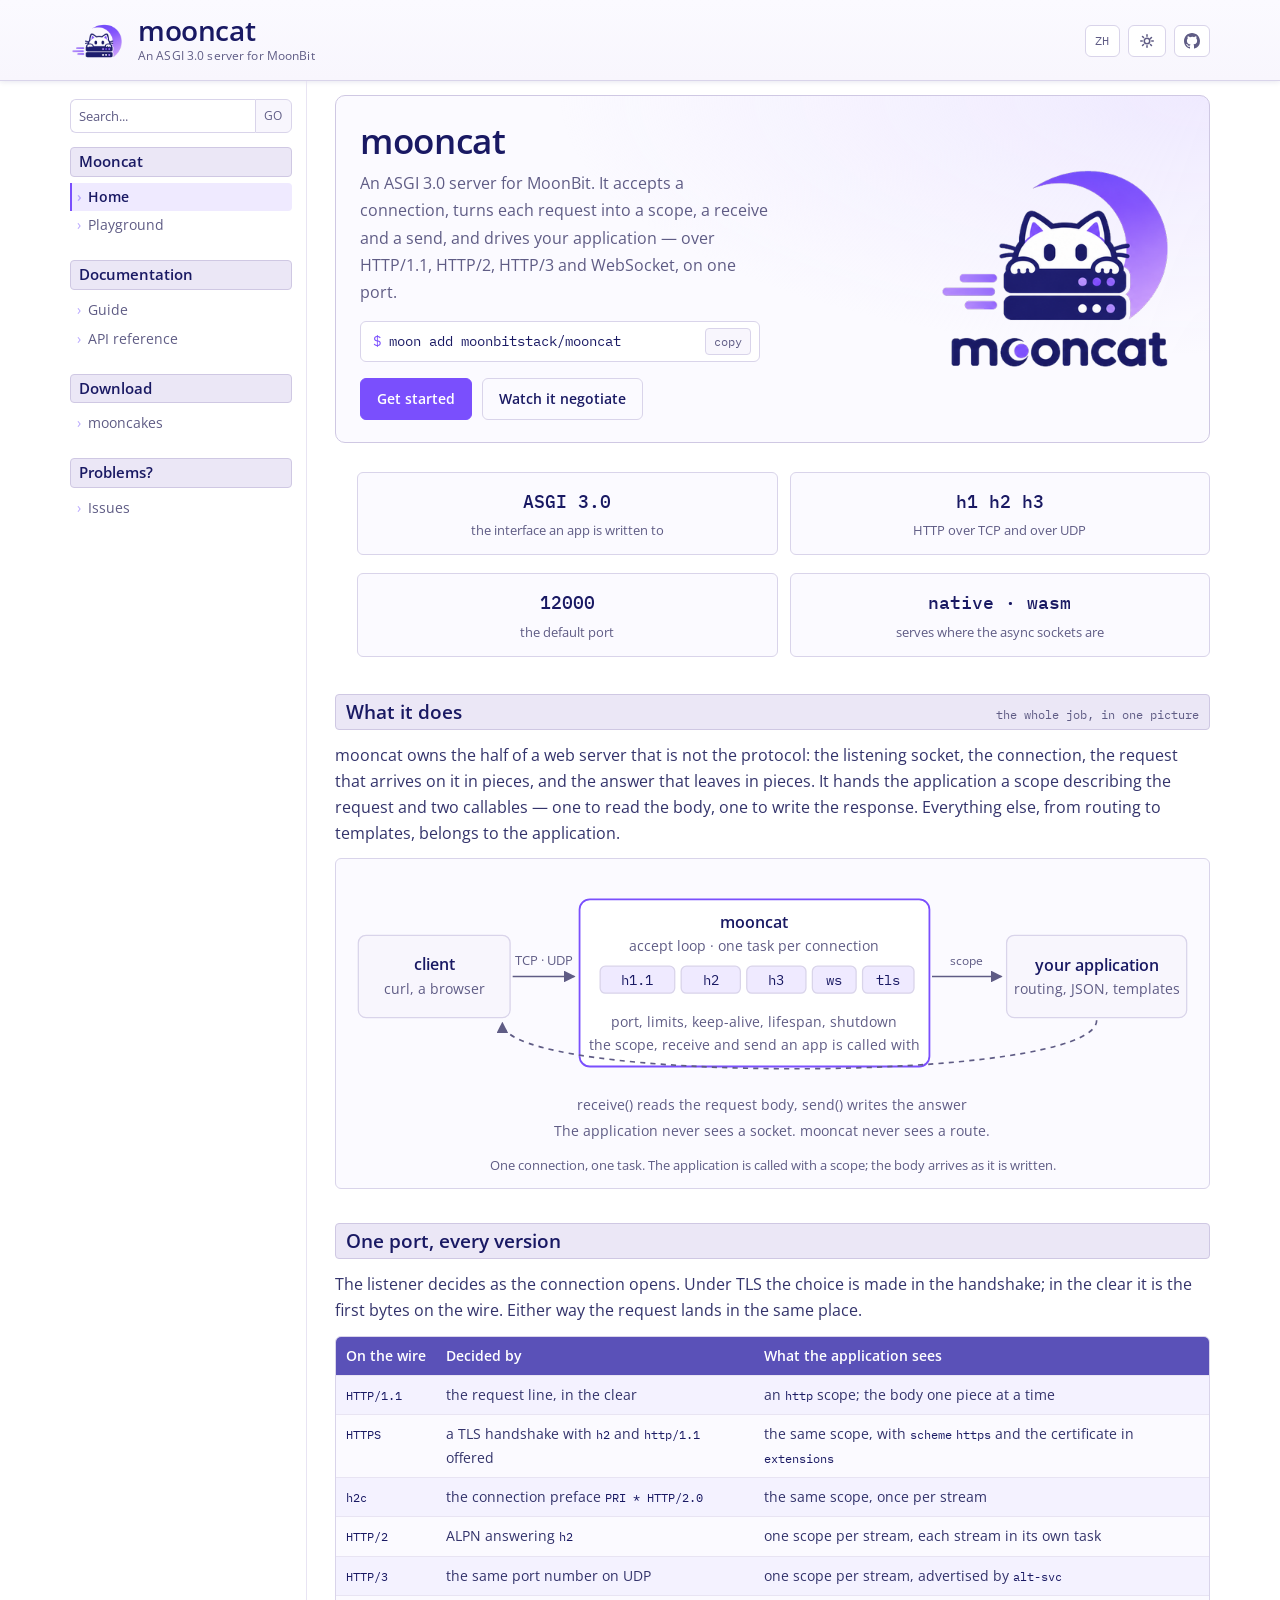
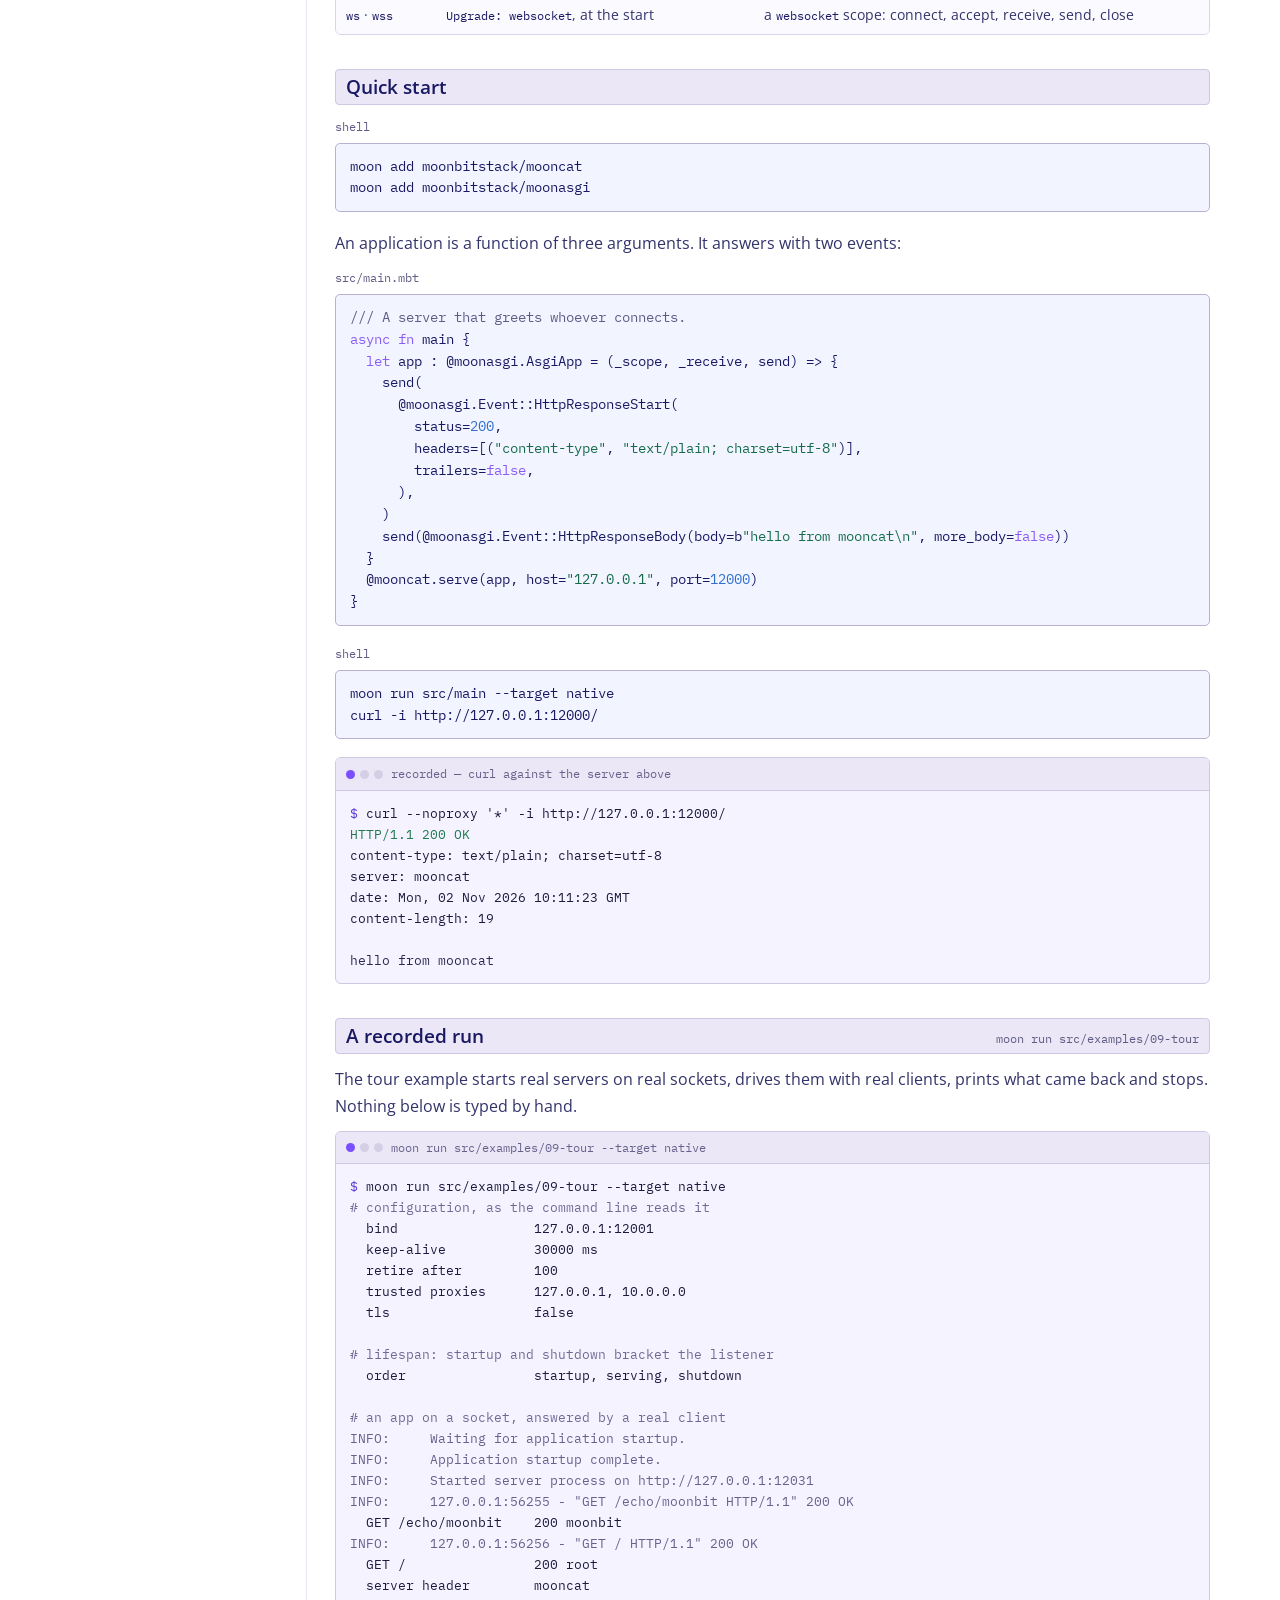
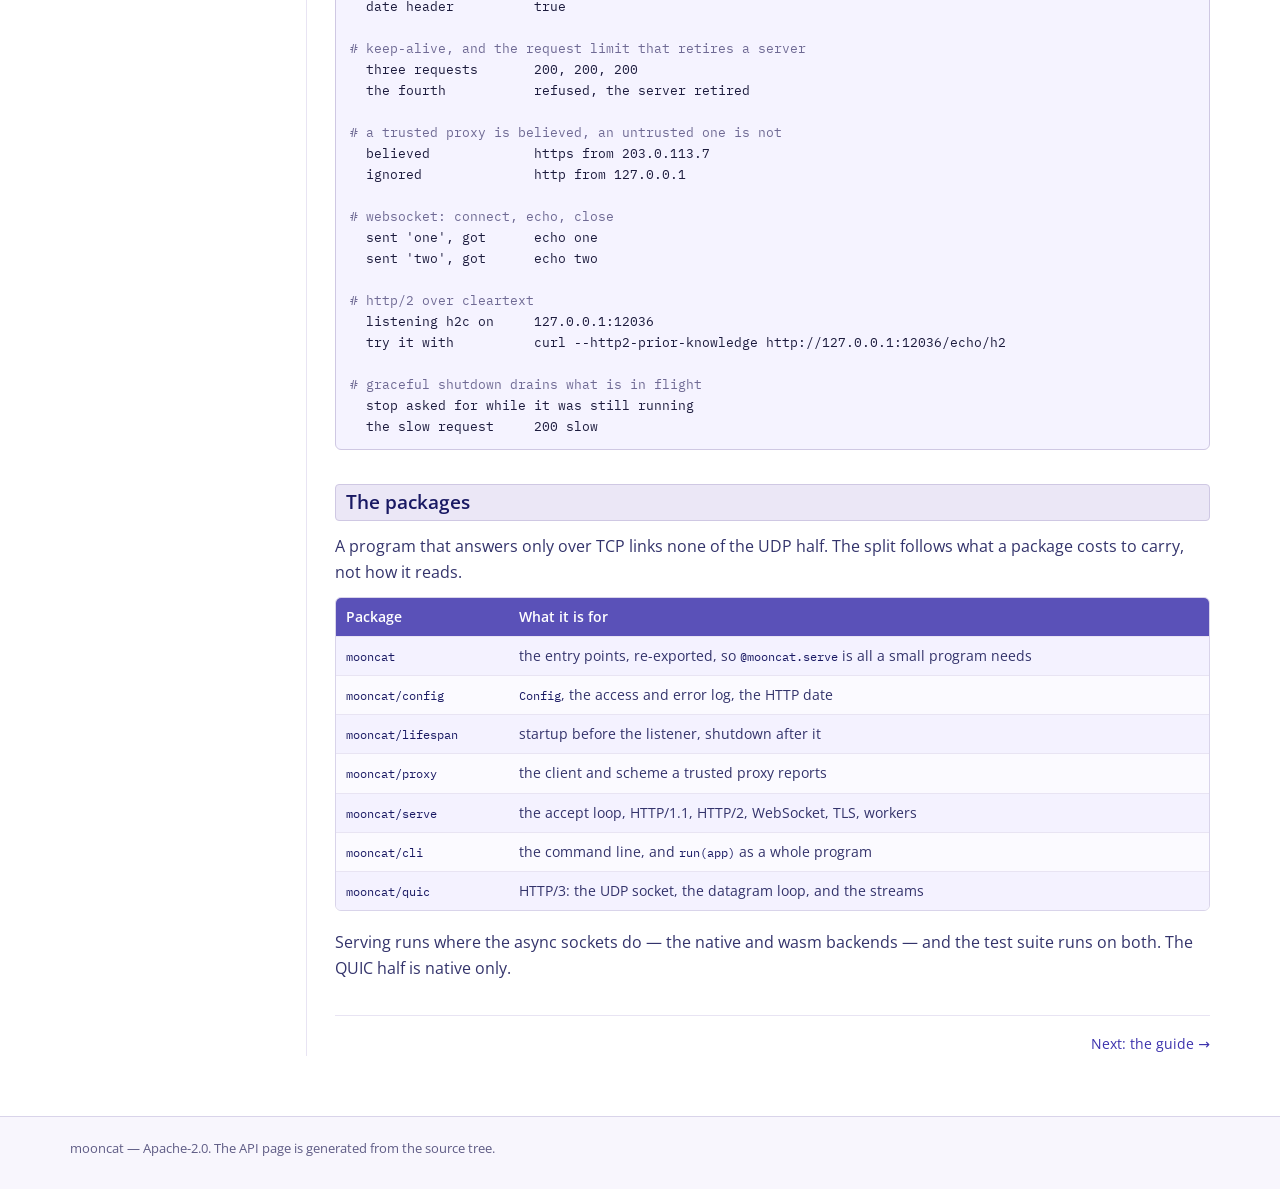
==== commit 7bf0caaa: "docs(mooncat): a card for the link, a page for the wrong address, and the small furniture around the" ====
--- a/docs/index.html
+++ b/docs/index.html
@@ -5,6 +5,23 @@
 <meta name="viewport" content="width=device-width, initial-scale=1">
 <title>mooncat — an ASGI 3.0 server for MoonBit</title>
 <meta name="description" content="mooncat serves an ASGI application over TCP and UDP: HTTP/1.1, HTTP/2, HTTP/3, WebSocket and TLS on one port.">
+<meta name="color-scheme" content="light dark">
+<meta name="theme-color" content="#f7f5ff" media="(prefers-color-scheme: light)">
+<meta name="theme-color" content="#0f0e1e" media="(prefers-color-scheme: dark)">
+<link rel="canonical" href="https://moonbitstack.github.io/mooncat/">
+<meta property="og:type" content="website">
+<meta property="og:site_name" content="mooncat">
+<meta property="og:title" content="mooncat — an ASGI 3.0 server for MoonBit">
+<meta property="og:description" content="mooncat serves an ASGI application over TCP and UDP: HTTP/1.1, HTTP/2, HTTP/3, WebSocket and TLS on one port.">
+<meta property="og:url" content="https://moonbitstack.github.io/mooncat/">
+<meta property="og:image" content="https://moonbitstack.github.io/mooncat/assets/og.png">
+<meta property="og:image:width" content="1200">
+<meta property="og:image:height" content="630">
+<meta property="og:locale" content="en">
+<meta name="twitter:card" content="summary_large_image">
+<meta name="twitter:title" content="mooncat — an ASGI 3.0 server for MoonBit">
+<meta name="twitter:description" content="mooncat serves an ASGI application over TCP and UDP: HTTP/1.1, HTTP/2, HTTP/3, WebSocket and TLS on one port.">
+<meta name="twitter:image" content="https://moonbitstack.github.io/mooncat/assets/og.png">
 <link rel="icon" href="assets/favicon.png" type="image/png">
 <link rel="preconnect" href="https://fonts.googleapis.com">
 <link rel="preconnect" href="https://fonts.gstatic.com" crossorigin>
@@ -13,13 +30,16 @@
 </head>
 <body>
 
+<a class="skip" href="#middle">Skip to content</a>
+<div class="progress" aria-hidden="true"><i></i></div>
+
 <header id="header">
   <div class="wrap">
     <div class="head">
       <a class="brand" href="./index.html">
-        <img id="logo" src="assets/icon-light.png" data-light="assets/icon-light.png" data-dark="assets/icon.png" data-alt-light="assets/icon-alt-light.png" data-alt-dark="assets/icon-alt.png" data-alt-alt="MoonCat" alt="mooncat" width="54" height="49">
+        <img id="logo" src="assets/icon-light.png" data-light="assets/icon-light.png" data-dark="assets/icon.png" data-egg-light="assets/icon-egg-light.png" data-egg-dark="assets/icon-egg.png" alt="mooncat" width="54" height="49">
         <span class="name">
-          <b data-word="mooncat" data-alt-word="MoonCat">mooncat</b>
+          <b data-word="mooncat" data-egg-word="Mooncat">mooncat</b>
           <span>An ASGI 3.0 server for MoonBit</span>
         </span>
       </a>
@@ -35,7 +55,7 @@
   </div>
 </header>
 
-<main id="middle">
+<main id="middle" tabindex="-1">
 <nav id="side" aria-label="Documentation navigation">
   <form class="search" id="search-form" role="search">
     <label class="sr-only" for="q">Search the documentation</label>
@@ -88,7 +108,7 @@
         </div>
       </div>
       <div class="shot">
-        <img src="assets/lockup-light.png" data-light="assets/lockup-light.png" data-dark="assets/icon.png" data-alt-light="assets/lockup-alt-light.png" data-alt-dark="assets/icon-alt.png" alt="The mooncat mark: a cat peering over two server bars, against a crescent moon." width="240" height="220">
+        <img src="assets/lockup-light.png" data-light="assets/lockup-light.png" data-dark="assets/icon.png" data-egg-light="assets/lockup-egg-light.png" data-egg-dark="assets/icon-egg.png" alt="The mooncat mark: a cat peering over two server bars, against a crescent moon." width="240" height="220">
       </div>
     </section>
 
--- a/docs/assets/site.css
+++ b/docs/assets/site.css
@@ -425,8 +425,10 @@
 }
 h3.bar { font-size: 1.02rem; background: var(--band-2); }
 
-.content p { margin: 0 0 12px; max-width: 74ch; }
-.content ul, .content ol { margin: 0 0 14px; padding-left: 22px; max-width: 74ch; }
+/* The column is the measure. A cap narrower than the column leaves a
+   stripe of nothing down the right side, which reads as a mistake. */
+.content p { margin: 0 0 12px; }
+.content ul, .content ol { margin: 0 0 14px; padding-left: 22px; }
 .content li { margin: 3px 0; }
 .content li::marker { color: var(--accent); }
 
@@ -649,12 +651,26 @@
   display: block;
   font-weight: 600;
   font-size: 0.84rem;
+  line-height: 1.35;
   color: var(--ink);
 }
 .hits li a span {
   display: block;
+  margin-top: 1px;
   font-family: "IBM Plex Mono", monospace;
-  font-size: 0.7rem;
+  font-size: 0.68rem;
+  letter-spacing: 0.02em;
+  color: var(--muted);
+}
+.hits li a em {
+  display: -webkit-box;
+  -webkit-box-orient: vertical;
+  -webkit-line-clamp: 2;
+  overflow: hidden;
+  margin-top: 2px;
+  font-style: normal;
+  font-size: 0.74rem;
+  line-height: 1.45;
   color: var(--muted);
 }
 .hits li a:hover,
@@ -816,9 +832,11 @@
 .facts {
   display: flex;
   flex-wrap: wrap;
+  justify-content: center;
   gap: 12px;
   margin: 0 0 26px;
   padding: 0;
+  max-width: none;
   list-style: none;
 }
 .facts li {
@@ -1008,7 +1026,7 @@
   flex-wrap: wrap;
 }
 .api-head h1 { margin-right: 6px; }
-.pkg-desc { color: var(--muted); max-width: 74ch; margin: 0 0 14px; }
+.pkg-desc { color: var(--muted); margin: 0 0 14px; }
 
 .item {
   border: 1px solid var(--line);
@@ -1169,3 +1187,153 @@
   .diagram svg { min-width: 0; width: 100%; }
   #footer .wrap { justify-content: flex-start; }
 }
+
+/* ------------------------------------------------------------------ details
+   The small things: a way past the masthead for a keyboard, a line that says
+   how far down the page you are, a link on every heading, and a shadow that
+   says a table continues to the right. */
+
+.skip {
+  position: absolute;
+  left: 8px;
+  top: -60px;
+  z-index: 70;
+  padding: 8px 14px;
+  border: 1px solid var(--accent);
+  border-radius: var(--radius);
+  background: var(--paper);
+  color: var(--ink);
+  font-size: 0.86rem;
+  text-decoration: none;
+  transition: top 0.15s;
+}
+.skip:focus { top: 8px; text-decoration: none; }
+
+.progress {
+  position: fixed;
+  inset: 0 0 auto;
+  height: 2px;
+  z-index: 60;
+  pointer-events: none;
+}
+.progress i {
+  display: block;
+  height: 100%;
+  width: 100%;
+  transform: scaleX(0);
+  transform-origin: 0 50%;
+  background: linear-gradient(90deg, var(--accent), var(--lilac));
+}
+.progress[hidden] { display: none; }
+
+/* One ring for everything that can be reached with the tab key, and only for
+   the keyboard: a mouse click should not leave a box behind. */
+:where(a, button, input, summary, [tabindex]):focus-visible {
+  outline: 2px solid var(--accent);
+  outline-offset: 2px;
+  border-radius: 4px;
+}
+
+/* A heading that can be linked to. Quiet until the pointer is on it. */
+.bar .anchor {
+  margin-left: 8px;
+  font-family: "IBM Plex Mono", monospace;
+  font-size: 0.86em;
+  font-weight: 400;
+  color: var(--lilac);
+  text-decoration: none;
+  opacity: 0;
+  transition: opacity 0.12s;
+}
+.bar:hover .anchor,
+.bar .anchor:focus-visible { opacity: 1; }
+.bar .anchor:hover { color: var(--accent); text-decoration: none; }
+
+/* The section a link landed in, said once without a sound. */
+@keyframes arrive {
+  from { background-color: var(--accent-soft); }
+  to { background-color: transparent; }
+}
+.section.arrived > h2.bar { animation: arrive 1.4s ease-out; }
+
+/* Tables that continue to the right say so. */
+.tbl-wrap.more {
+  box-shadow: inset -22px 0 18px -20px rgba(25, 25, 99, 0.55);
+}
+:root[data-theme="dark"] .tbl-wrap.more {
+  box-shadow: inset -22px 0 18px -20px rgba(0, 0, 0, 0.75);
+}
+
+.tbl tr:hover td { background: var(--accent-soft); }
+
+/* Copy: the button answers in place, and the panel says it too. */
+.copy.done { color: var(--ok); border-color: var(--ok); }
+
+/* Matched text in the search panel. */
+.hits mark {
+  background: color-mix(in srgb, var(--accent) 26%, transparent);
+  color: var(--ink);
+  border-radius: 2px;
+  padding: 0 1px;
+}
+
+/* The page that is not there: the words on the left, the number ghosted on
+   the right, nothing drawn that a reader has to decode. */
+.gone-wrap {
+  display: flex;
+  align-items: center;
+  gap: 40px;
+  min-height: 46vh;
+}
+.gone-text { flex: 1 1 380px; min-width: 0; }
+.gone {
+  flex: none;
+  margin: 0;
+  font-family: "IBM Plex Mono", monospace;
+  font-size: 148px;
+  line-height: 1;
+  font-weight: 500;
+  letter-spacing: -0.06em;
+  color: var(--bar);
+  user-select: none;
+}
+@media (width <= 760px) {
+  .gone { display: none; }
+  .gone-wrap { min-height: 0; }
+}
+
+/* A note that is a footnote to the section, not part of it. */
+.content .dim-note {
+  margin: 26px 0 0;
+  font-size: 0.86rem;
+  color: var(--muted);
+}
+
+/* Cards lift a hair, the way the buttons do. */
+.card { transition: border-color 0.14s, transform 0.14s, box-shadow 0.14s; }
+.card:hover {
+  border-color: var(--accent);
+  transform: translateY(-2px);
+  box-shadow: 0 10px 20px -16px rgba(25, 25, 99, 0.5);
+}
+
+@media (prefers-reduced-motion: reduce) {
+  .card { transition: none; }
+  .card:hover { transform: none; }
+  .skip { transition: none; }
+}
+
+/* Nothing that is navigation belongs on paper. */
+@media print {
+  #header, #side, #footer, .to-top, .progress, .skip, .pager, .search, .copy { display: none !important; }
+  #middle { display: block; max-width: none; padding: 0; }
+  .content { border: 0; padding: 0; }
+  body, :root[data-theme="dark"] body { background: #fff; color: #000; }
+  .bar, h2.bar, h3.bar, .tbl th { background: #eee !important; color: #000 !important; }
+  .code pre, .term, .term pre, .tbl-wrap { background: #fff; color: #000; border-color: #bbb; }
+  .term .p, .term .o, .term .c, .term .ok, .k, .ty, .st { color: #000 !important; }
+  .code pre { white-space: pre-wrap; }
+  a { color: #000; text-decoration: underline; }
+  .item, .section { break-inside: avoid; }
+  details.item > .body { display: block; }
+}
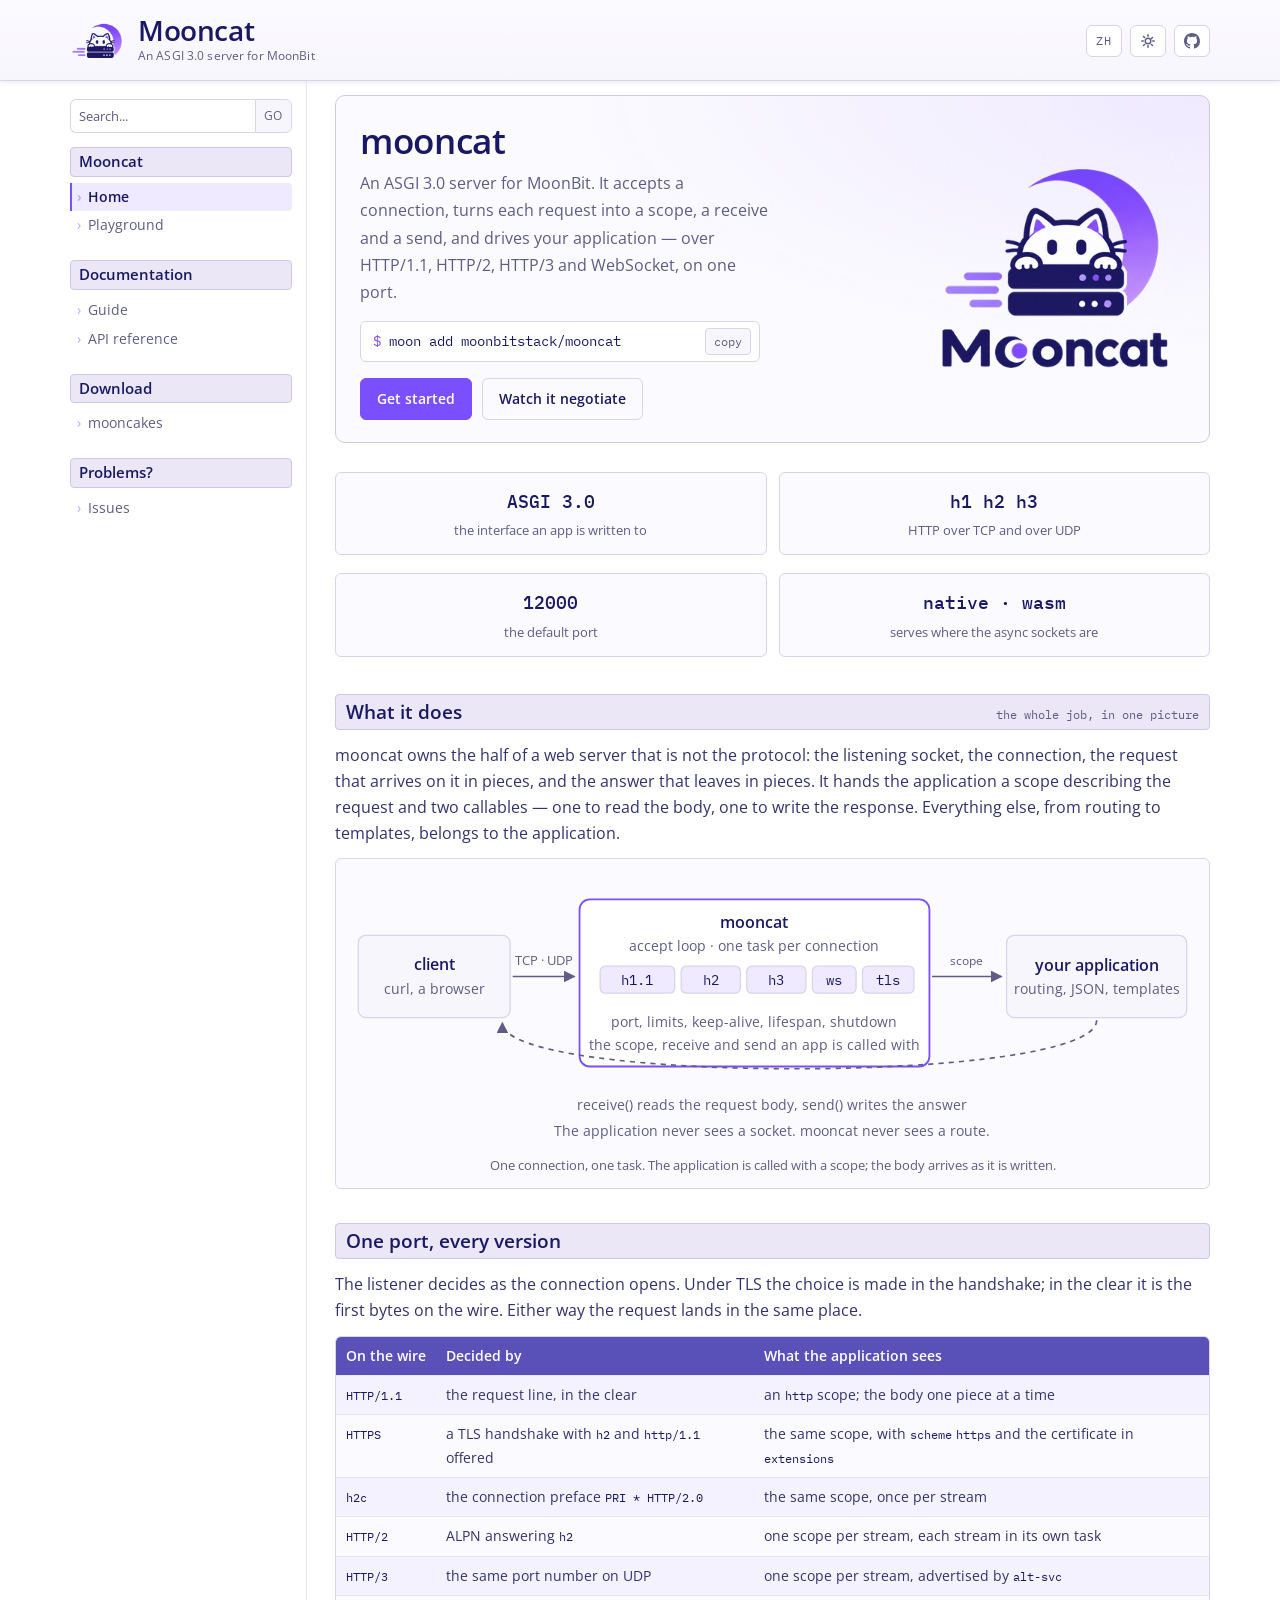
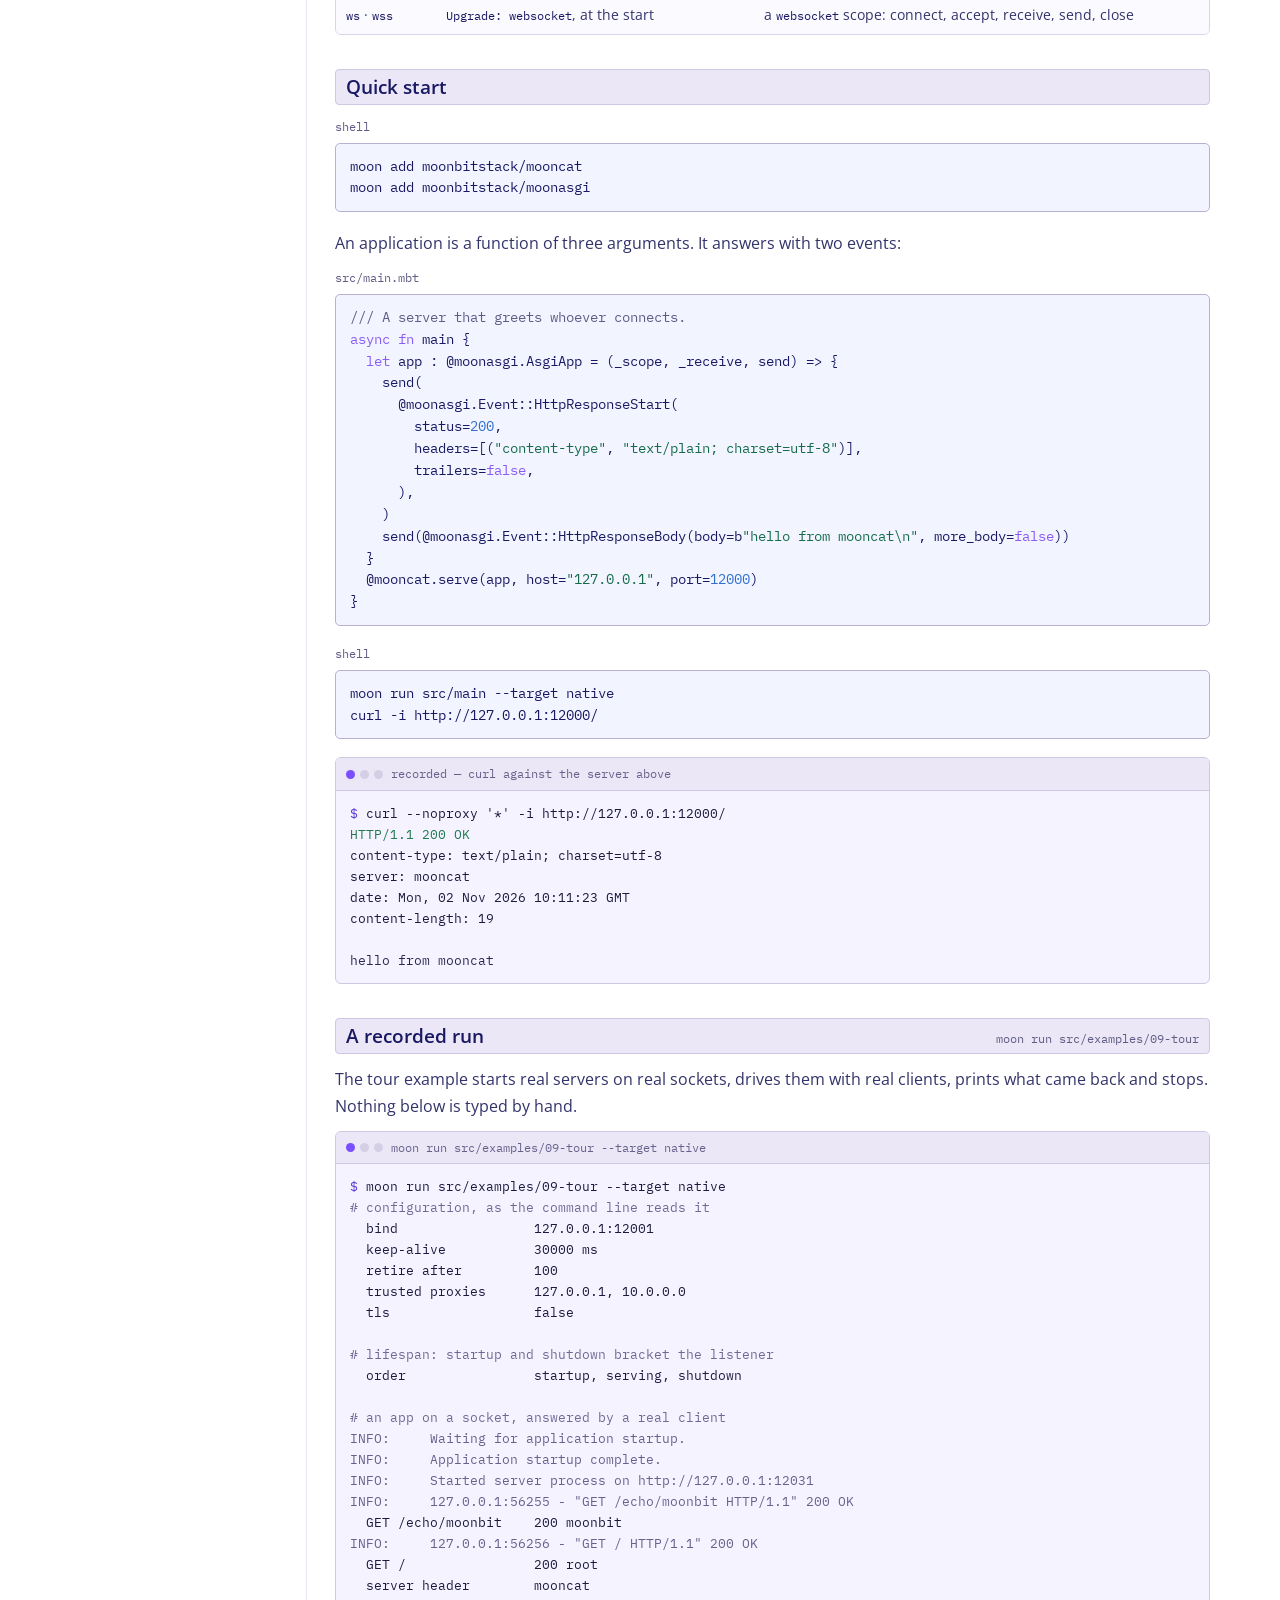
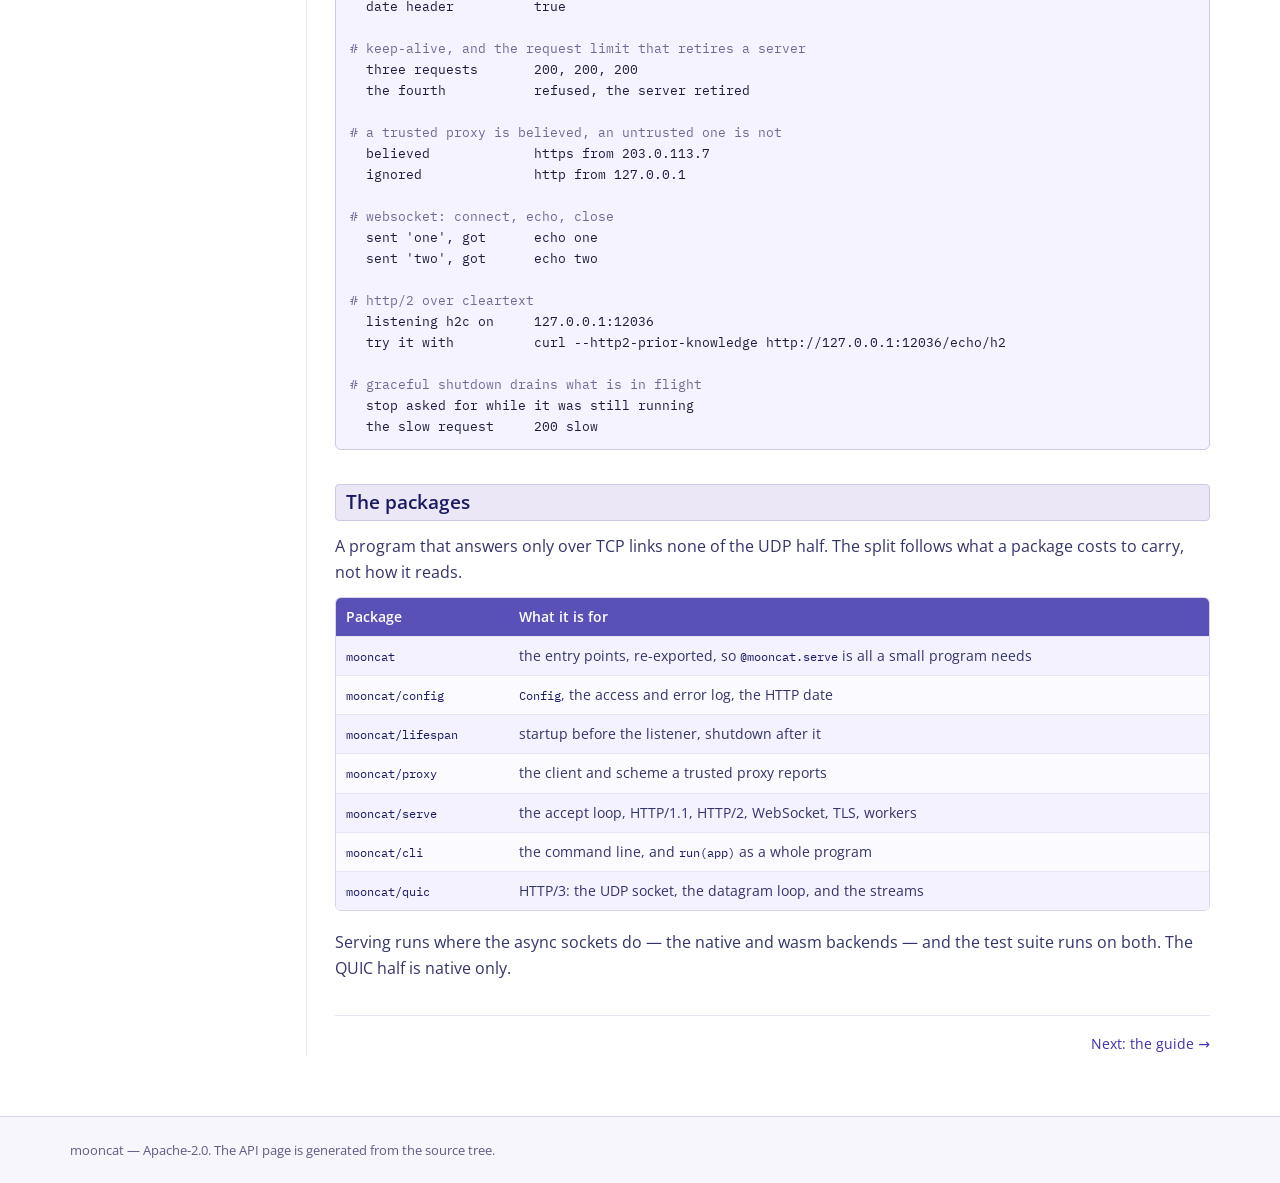
==== commit e4a389be: "feat(docs): the theme button is a sun by day and a moon by night. It only ever drew a sun, so after " ====
--- a/docs/index.html
+++ b/docs/index.html
@@ -46,7 +46,8 @@
       <div class="head-tools">
         <a class="lang" href="./zh/index.html" hreflang="zh" title="中文" aria-label="Switch to Chinese">ZH</a>
         <button id="theme" type="button" aria-label="Switch theme">
-          <svg viewBox="0 0 16 16" aria-hidden="true" fill="currentColor"><path d="M8 1a.75.75 0 0 1 .75.75v1.5a.75.75 0 0 1-1.5 0v-1.5A.75.75 0 0 1 8 1Zm0 11a.75.75 0 0 1 .75.75v1.5a.75.75 0 0 1-1.5 0v-1.5A.75.75 0 0 1 8 12Zm7-4a.75.75 0 0 1-.75.75h-1.5a.75.75 0 0 1 0-1.5h1.5A.75.75 0 0 1 15 8ZM4 8a.75.75 0 0 1-.75.75h-1.5a.75.75 0 0 1 0-1.5h1.5A.75.75 0 0 1 4 8Zm9.02-4.02a.75.75 0 0 1 0 1.06l-1.06 1.06a.75.75 0 1 1-1.06-1.06l1.06-1.06a.75.75 0 0 1 1.06 0ZM5.1 10.9a.75.75 0 0 1 0 1.06L4.04 13.02a.75.75 0 0 1-1.06-1.06L4.04 10.9a.75.75 0 0 1 1.06 0Zm7.92 2.12a.75.75 0 0 1-1.06 0L10.9 11.96a.75.75 0 0 1 1.06-1.06l1.06 1.06a.75.75 0 0 1 0 1.06ZM5.1 5.1a.75.75 0 0 1-1.06 0L2.98 4.04a.75.75 0 0 1 1.06-1.06L5.1 4.04a.75.75 0 0 1 0 1.06ZM8 4.5a3.5 3.5 0 1 0 0 7 3.5 3.5 0 0 0 0-7Zm0 1.5a2 2 0 1 1 0 4 2 2 0 0 1 0-4Z"/></svg>
+          <svg class="i-sun" viewBox="0 0 16 16" aria-hidden="true" fill="currentColor"><path d="M8 1a.75.75 0 0 1 .75.75v1.5a.75.75 0 0 1-1.5 0v-1.5A.75.75 0 0 1 8 1Zm0 11a.75.75 0 0 1 .75.75v1.5a.75.75 0 0 1-1.5 0v-1.5A.75.75 0 0 1 8 12Zm7-4a.75.75 0 0 1-.75.75h-1.5a.75.75 0 0 1 0-1.5h1.5A.75.75 0 0 1 15 8ZM4 8a.75.75 0 0 1-.75.75h-1.5a.75.75 0 0 1 0-1.5h1.5A.75.75 0 0 1 4 8Zm9.02-4.02a.75.75 0 0 1 0 1.06l-1.06 1.06a.75.75 0 1 1-1.06-1.06l1.06-1.06a.75.75 0 0 1 1.06 0ZM5.1 10.9a.75.75 0 0 1 0 1.06L4.04 13.02a.75.75 0 0 1-1.06-1.06L4.04 10.9a.75.75 0 0 1 1.06 0Zm7.92 2.12a.75.75 0 0 1-1.06 0L10.9 11.96a.75.75 0 0 1 1.06-1.06l1.06 1.06a.75.75 0 0 1 0 1.06ZM5.1 5.1a.75.75 0 0 1-1.06 0L2.98 4.04a.75.75 0 0 1 1.06-1.06L5.1 4.04a.75.75 0 0 1 0 1.06ZM8 4.5a3.5 3.5 0 1 0 0 7 3.5 3.5 0 0 0 0-7Zm0 1.5a2 2 0 1 1 0 4 2 2 0 0 1 0-4Z"/></svg>
+          <svg class="i-moon" viewBox="0 0 16 16" aria-hidden="true" fill="currentColor"><path transform="scale(1.12) translate(-0.86 -0.86)" d="M14 8.53A6 6 0 1 1 7.47 2 4.67 4.67 0 0 0 14 8.53z"/></svg>
         </button>
         <a class="gh" href="https://github.com/moonbitstack/mooncat" title="Source on GitHub">
           <svg viewBox="0 0 16 16" aria-hidden="true" fill="currentColor"><path d="M8 0C3.58 0 0 3.58 0 8c0 3.54 2.29 6.53 5.47 7.59.4.07.55-.17.55-.38 0-.19-.01-.82-.01-1.49-2.01.37-2.53-.49-2.69-.94-.09-.23-.48-.94-.82-1.13-.28-.15-.68-.52-.01-.53.63-.01 1.08.58 1.23.82.72 1.21 1.87.87 2.33.66.07-.52.28-.87.51-1.07-1.78-.2-3.64-.89-3.64-3.95 0-.87.31-1.59.82-2.15-.08-.2-.36-1.02.08-2.12 0 0 .67-.21 2.2.82a7.4 7.4 0 0 1 2-.27c.68 0 1.36.09 2 .27 1.53-1.04 2.2-.82 2.2-.82.44 1.1.16 1.92.08 2.12.51.56.82 1.27.82 2.15 0 3.07-1.87 3.75-3.65 3.95.29.25.54.73.54 1.48 0 1.07-.01 1.93-.01 2.2 0 .21.15.46.55.38A8.01 8.01 0 0 0 16 8c0-4.42-3.58-8-8-8Z"/></svg>
--- a/docs/assets/site.css
+++ b/docs/assets/site.css
@@ -314,7 +314,25 @@
   text-decoration: none;
 }
 .head-tools svg { width: 16px; height: 16px; display: block; }
-.head-tools .gh { padding: 0 9px; }
+
+/* The theme button shows where the page is, not where it would go: a sun in
+   daylight, a moon after dark. Both are in the button; one is hidden. */
+#theme .i-moon { display: none; }
+#theme .i-sun { display: block; }
+:root[data-theme="dark"] #theme .i-sun { display: none; }
+:root[data-theme="dark"] #theme .i-moon { display: block; }
+@media (prefers-color-scheme: dark) {
+  :root:not([data-theme="light"]) #theme .i-sun { display: none; }
+  :root:not([data-theme="light"]) #theme .i-moon { display: block; }
+}
+
+/* Three controls of one size: a square each, so the row reads as a set rather
+   than as three boxes that almost match. */
+.head-tools a,
+.head-tools button {
+  width: 36px;
+  padding: 0;
+}
 
 /* ------------------------------------------------------------------ layout */
 
@@ -697,7 +715,6 @@
   font-family: "IBM Plex Mono", monospace;
   font-size: 0.76rem;
   letter-spacing: 0.06em;
-  padding: 0 9px;
 }
 
 /* --------------------------------------------------------------- Chinese */
@@ -839,9 +856,18 @@
   max-width: none;
   list-style: none;
 }
+/* `.content ul` carries the indent a bulleted list needs; this one has no
+   bullets, and the indent put the tiles out of line with every bar above
+   them. Spelled with the element to outrank that rule. */
+.content ul.facts { padding-left: 0; }
 .facts li {
   flex: 1 1 300px;
   min-width: 0;
+  /* The tiles in a row share the tallest one's height; without this the text
+     sits at the top of the taller ones and the tile looks bottom-heavy. */
+  display: flex;
+  flex-direction: column;
+  justify-content: center;
   text-align: center;
   border: 1px solid var(--line);
   border-radius: var(--radius);
@@ -947,6 +973,9 @@
 }
 
 .steps { display: grid; gap: 8px; margin: 0 0 16px; padding: 0; list-style: none; }
+/* The numbered steps draw their own number; the list indent would push
+   them out of line with everything above. */
+.content ol.steps { padding-left: 0; }
 .step {
   display: grid;
   grid-template-columns: 30px minmax(0, 1fr);
@@ -991,7 +1020,8 @@
 #footer {
   border-top: 1px solid var(--line);
   margin-top: 20px;
-  padding: 20px 0 30px;
+  /* Even above and below: 20 over 30 read as text that had slipped down. */
+  padding: 22px 0;
   background: var(--band);
   color: var(--muted);
   font-size: 0.84rem;
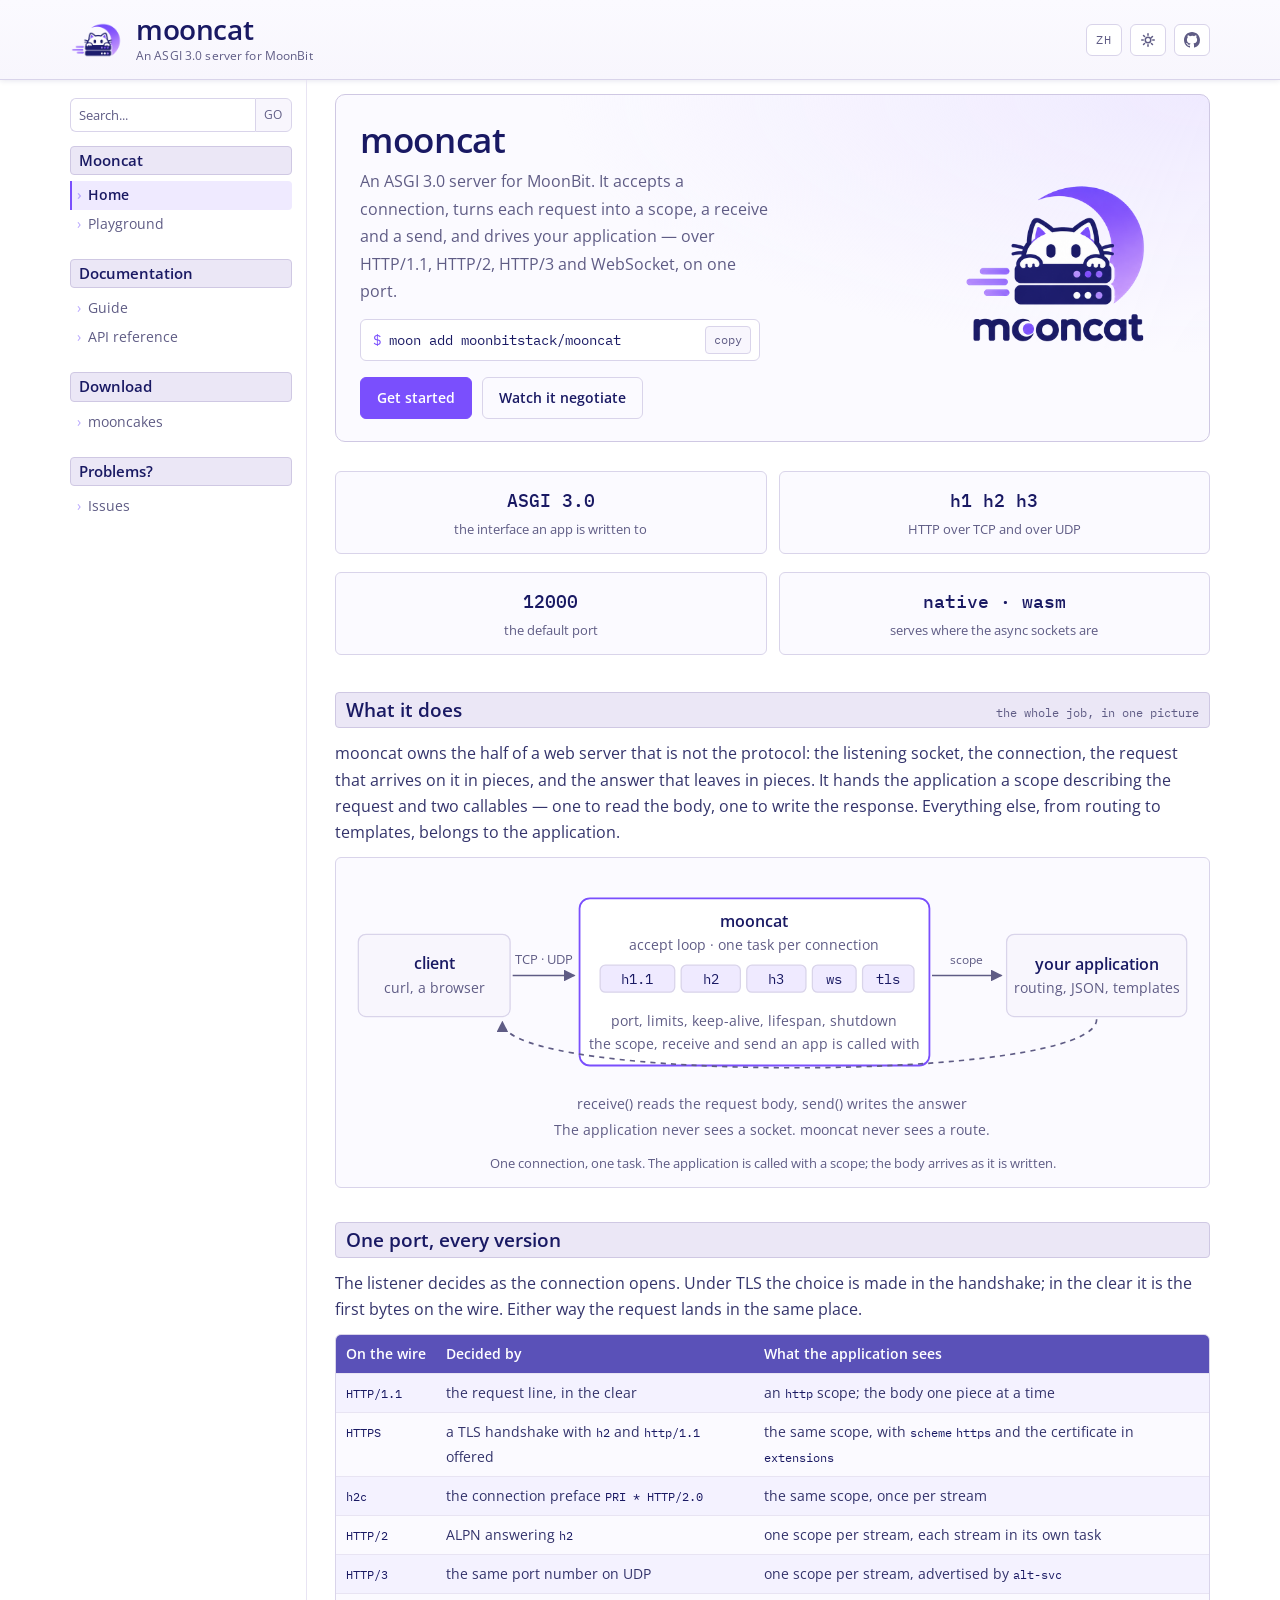
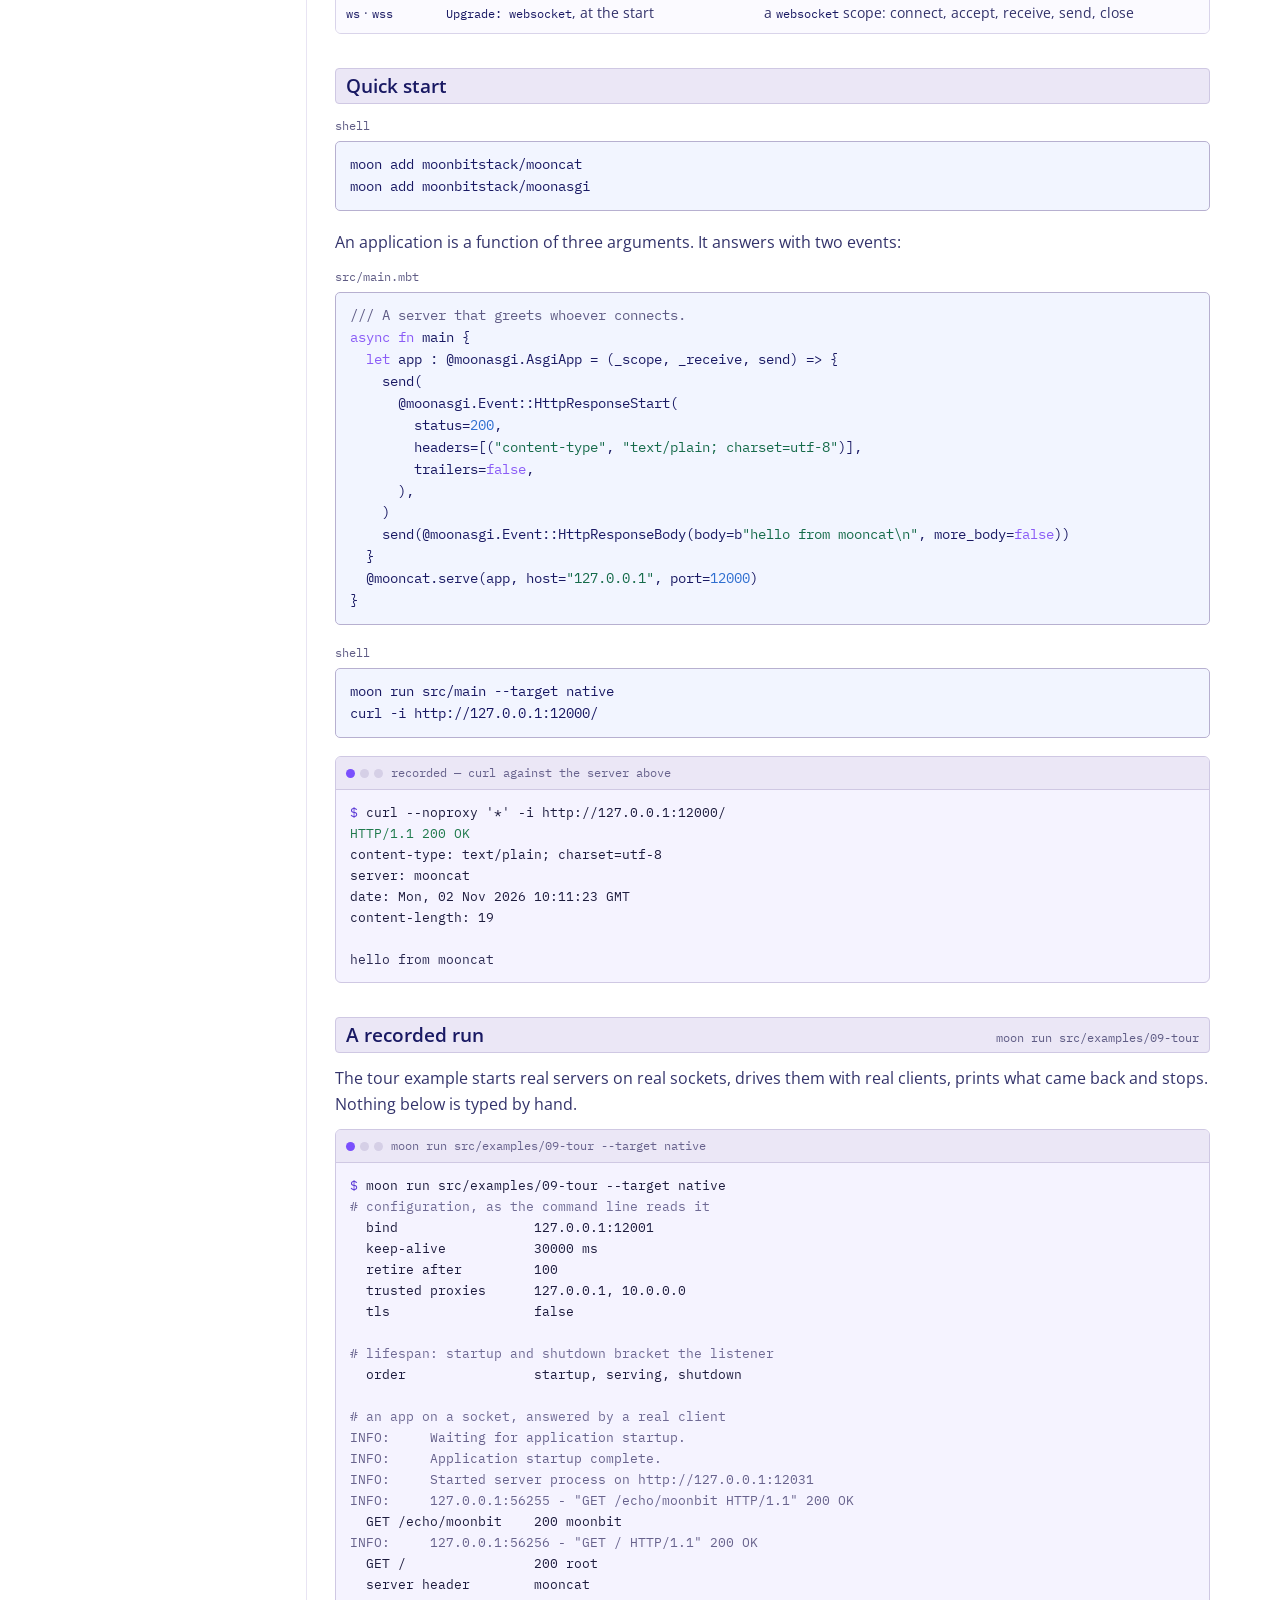
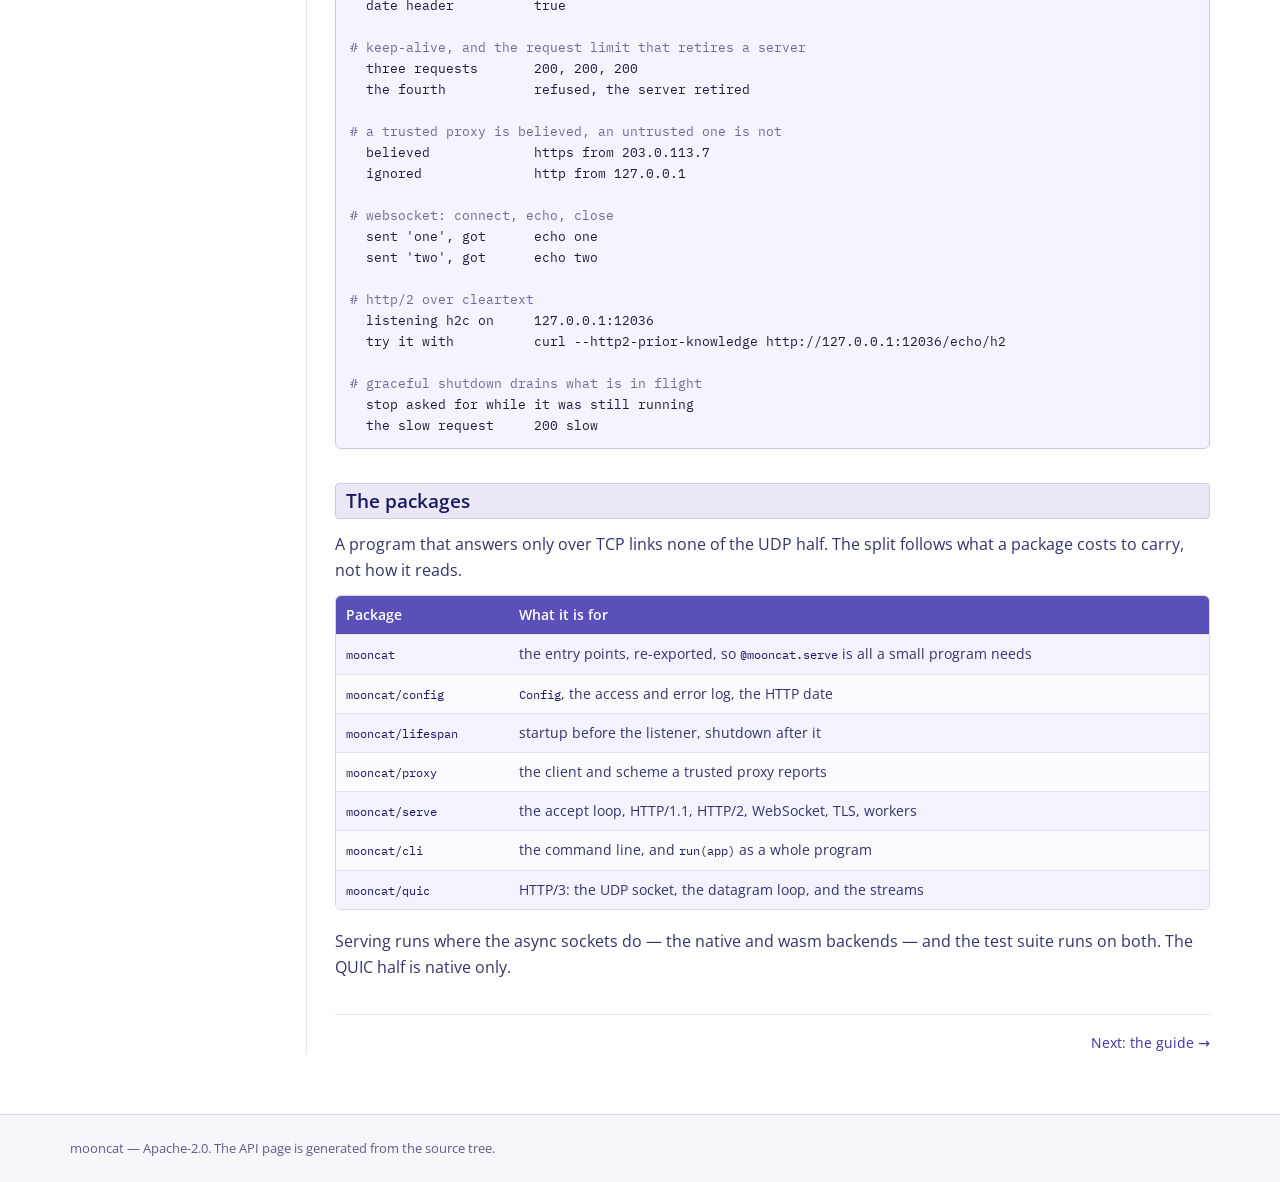
==== commit 1a28502d: "fixed(mooncat): one cut of every mark, keyed clear, with the logo top right on every page. Signed-of" ====
--- a/docs/index.html
+++ b/docs/index.html
@@ -37,7 +37,7 @@
   <div class="wrap">
     <div class="head">
       <a class="brand" href="./index.html">
-        <img id="logo" src="assets/icon-light.png" data-light="assets/icon-light.png" data-dark="assets/icon.png" data-egg-light="assets/icon-egg-light.png" data-egg-dark="assets/icon-egg.png" alt="mooncat" width="54" height="49">
+        <img id="logo" src="assets/logo/mark-light.png" data-light="assets/logo/mark-light.png" data-dark="assets/logo/mark-dark.png" data-egg-light="assets/logo/mark-light.png" data-egg-dark="assets/logo/mark-dark.png" alt="mooncat" width="52" height="52">
         <span class="name">
           <b data-word="mooncat" data-egg-word="Mooncat">mooncat</b>
           <span>An ASGI 3.0 server for MoonBit</span>
@@ -109,7 +109,7 @@
         </div>
       </div>
       <div class="shot">
-        <img src="assets/lockup-light.png" data-light="assets/lockup-light.png" data-dark="assets/icon.png" data-egg-light="assets/lockup-egg-light.png" data-egg-dark="assets/icon-egg.png" alt="The mooncat mark: a cat peering over two server bars, against a crescent moon." width="240" height="220">
+        <img src="assets/logo/en-light.png" data-light="assets/logo/en-light.png" data-dark="assets/logo/en-dark.png" data-egg-light="assets/logo/egg-light.png" data-egg-dark="assets/logo/egg-dark.png" alt="The mooncat mark: a cat peering over two server bars, against a crescent moon." width="240" height="182">
       </div>
     </section>
 
--- a/docs/assets/site.css
+++ b/docs/assets/site.css
@@ -256,9 +256,8 @@
 .brand:hover { text-decoration: none; }
 
 .brand img {
-  width: 54px;
+  width: 52px;
   height: auto;
-  border-radius: 11px;
   display: block;
   flex: none;
 }
@@ -783,7 +782,14 @@
   max-width: 46ch;
 }
 .hero .shot { justify-self: center; }
-.hero .shot img { width: 240px; display: block; border-radius: 14px; }
+.hero .shot img { width: 240px; height: auto; display: block; }
+
+.content > .corner {
+  float: right;
+  width: 150px;
+  height: auto;
+  margin: 2px 0 12px 24px;
+}
 
 .install {
   display: flex;
@@ -1198,7 +1204,8 @@
   #side .sub { display: flex; flex-wrap: wrap; gap: 4px; }
   .content { padding: 10px 0 0; border-left: 0; }
   .hero { grid-template-columns: minmax(0, 1fr); }
-  .hero .shot { display: none; }
+  .hero .shot,
+  .content > .corner { display: none; }
 }
 
 @media (width <= 620px) {
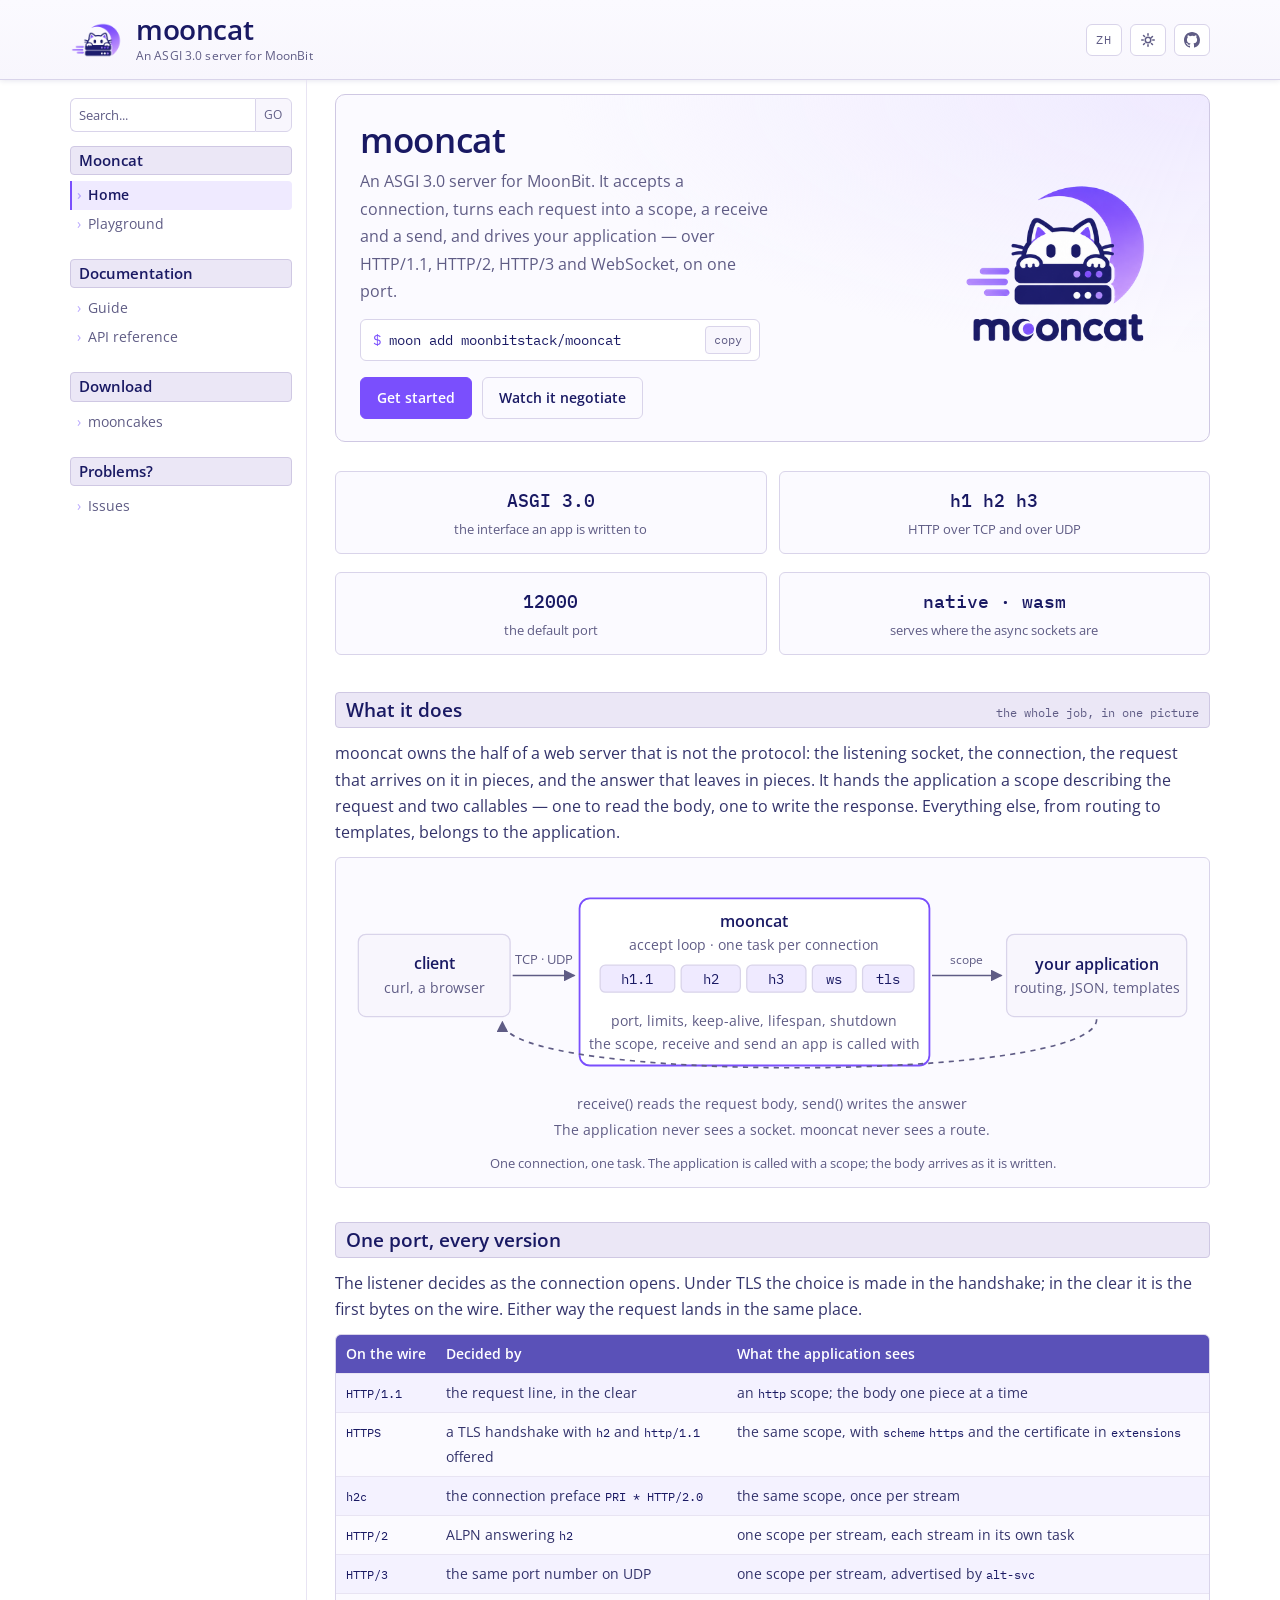
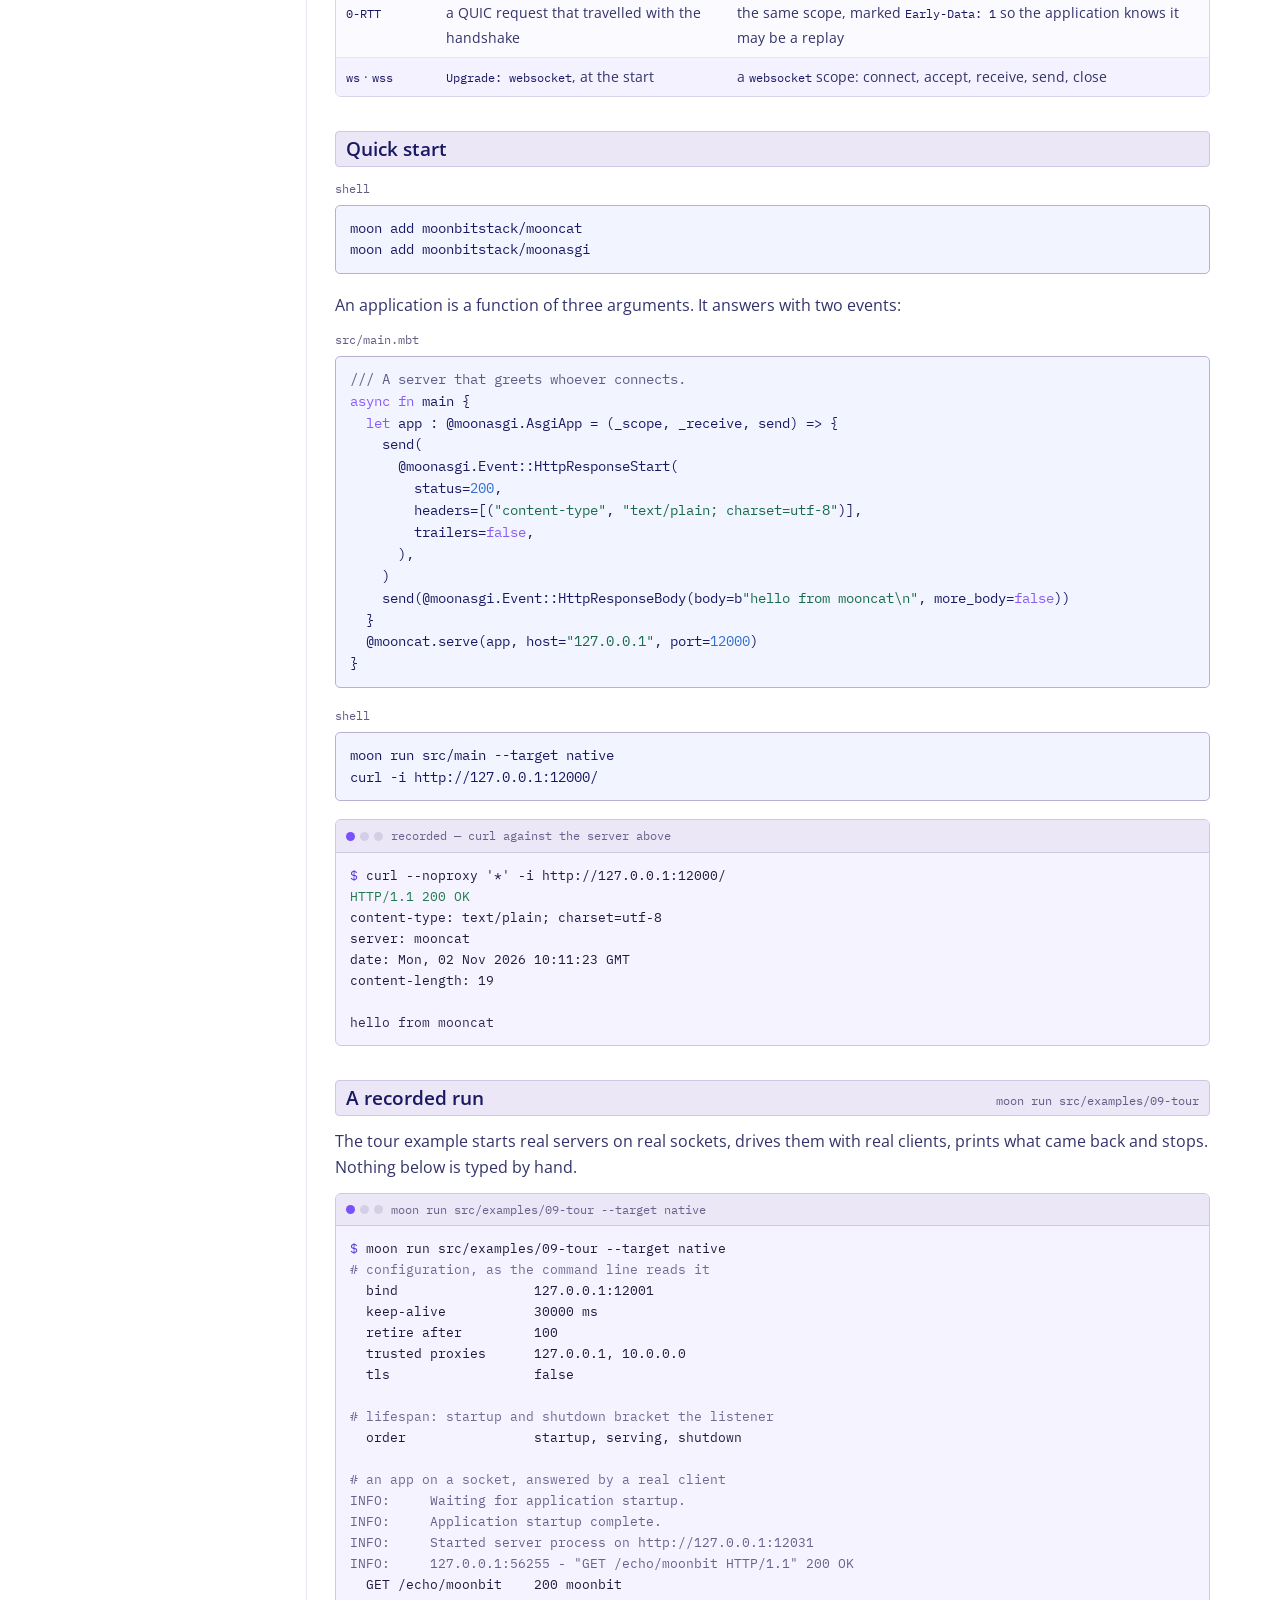
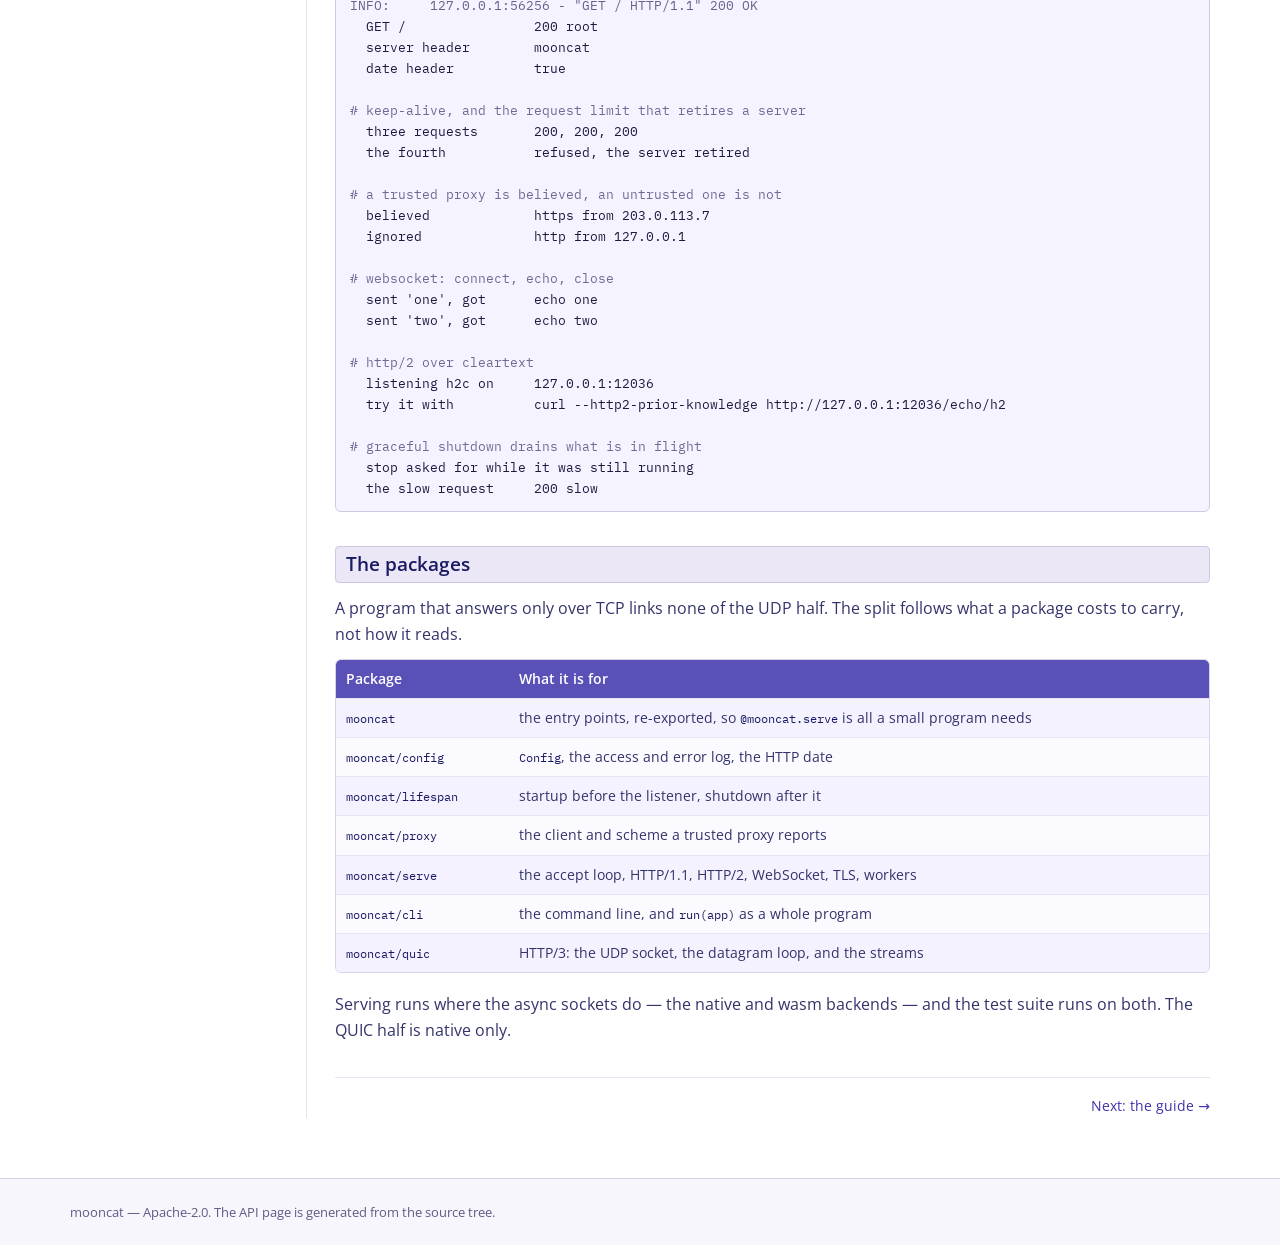
==== commit 8bd7bb39: "docs(mooncat): put HTTP over 0-RTT and the interoperability table where they are read. The README ga" ====
--- a/docs/index.html
+++ b/docs/index.html
@@ -185,6 +185,7 @@
             <tr><td><code>h2c</code></td><td>the connection preface <code>PRI * HTTP/2.0</code></td><td>the same scope, once per stream</td></tr>
             <tr><td><code>HTTP/2</code></td><td>ALPN answering <code>h2</code></td><td>one scope per stream, each stream in its own task</td></tr>
             <tr><td><code>HTTP/3</code></td><td>the same port number on UDP</td><td>one scope per stream, advertised by <code>alt-svc</code></td></tr>
+            <tr><td><code>0-RTT</code></td><td>a QUIC request that travelled with the handshake</td><td>the same scope, marked <code>Early-Data: 1</code> so the application knows it may be a replay</td></tr>
             <tr><td><code>ws</code> · <code>wss</code></td><td><code>Upgrade: websocket</code>, at the start</td><td>a <code>websocket</code> scope: connect, accept, receive, send, close</td></tr>
           </tbody>
         </table>
--- a/docs/assets/site.css
+++ b/docs/assets/site.css
@@ -728,7 +728,6 @@
 html[lang="zh"] .lede { font-size: 1.04rem; }
 html[lang="zh"] h2.bar,
 html[lang="zh"] h3.bar { letter-spacing: 0.01em; }
-html[lang="zh"] .step p,
 html[lang="zh"] .card p { letter-spacing: 0.01em; }
 
 /* ------------------------------------------------------------- back to top */
@@ -978,37 +977,92 @@
   color: #fff;
 }
 
-.steps { display: grid; gap: 8px; margin: 0 0 16px; padding: 0; list-style: none; }
-/* The numbered steps draw their own number; the list indent would push
-   them out of line with everything above. */
-.content ol.steps { padding-left: 0; }
-.step {
+.sides {
   display: grid;
-  grid-template-columns: 30px minmax(0, 1fr);
-  gap: 12px;
-  border: 1px solid var(--line);
-  border-left: 3px solid var(--line);
+  gap: 6px;
+  margin: 0 0 12px;
+}
+.sides-head,
+.sides .row {
+  display: grid;
+  grid-template-columns: 76px minmax(0, 1fr) minmax(0, 1fr);
+  gap: 10px;
+}
+.sides-head {
+  font-size: 0.78rem;
+  color: var(--muted);
+  font-family: "IBM Plex Mono", monospace;
+  border-bottom: 1px solid var(--line);
+  padding-bottom: 4px;
+}
+.sides .row {
+  opacity: 0;
+  transform: translateY(4px);
+  transition: opacity 0.25s, transform 0.25s;
+}
+.sides .row.on { opacity: 1; transform: none; }
+.sides .t {
+  font-family: "IBM Plex Mono", monospace;
+  font-size: 0.74rem;
+  color: var(--muted);
+  text-align: right;
+  padding-top: 8px;
+  white-space: nowrap;
+}
+.ev {
+  border: 1px solid var(--line);
+  border-left: 3px solid var(--accent);
   border-radius: var(--radius);
-  background: var(--band-2);
-  padding: 9px 13px;
-  opacity: 0.45;
-  transition: opacity 0.25s, border-color 0.25s, background 0.25s;
-}
-.step.on { opacity: 1; border-left-color: var(--accent); background: var(--paper); }
-.step .n {
+  background: var(--paper);
+  padding: 6px 10px;
+  min-width: 0;
+}
+.ev.in,
+.ev.send { border-left-color: var(--ok); }
+.ev .tag {
   font-family: "IBM Plex Mono", monospace;
-  font-size: 0.78rem;
-  color: var(--accent);
-  padding-top: 2px;
-}
-.step h4 { margin: 0 0 2px; font-size: 0.94rem; }
-.step p {
-  margin: 0;
-  font-size: 0.86rem;
-  color: var(--muted);
-  max-width: none;
-}
-.step code { font-size: 0.82em; }
+  font-size: 0.72rem;
+  color: var(--muted);
+  margin-right: 8px;
+}
+.ev b { font-size: 0.86rem; color: var(--ink); font-weight: 600; }
+.ev pre {
+  margin: 4px 0 0;
+  padding: 0;
+  background: none;
+  border: 0;
+  font-size: 0.76rem;
+  line-height: 1.5;
+  color: var(--ink-soft);
+  white-space: pre-wrap;
+  overflow-wrap: anywhere;
+}
+.sides-foot {
+  display: flex;
+  align-items: flex-start;
+  justify-content: space-between;
+  gap: 16px;
+  margin: 0 0 18px;
+}
+.sides-foot p { margin: 0; }
+.sides-foot .btn { flex: none; }
+
+@media (width <= 760px) {
+  .sides-head { display: none; }
+  .sides .row { grid-template-columns: 52px minmax(0, 1fr); }
+  .sides .side.empty { display: none; }
+  .sides .side::before {
+    content: attr(data-label);
+    display: block;
+    font-size: 0.7rem;
+    color: var(--muted);
+    margin-bottom: 2px;
+  }
+}
+
+@media (prefers-reduced-motion: reduce) {
+  .sides .row { transition: none; transform: none; }
+}
 
 .trace-head {
   display: flex;
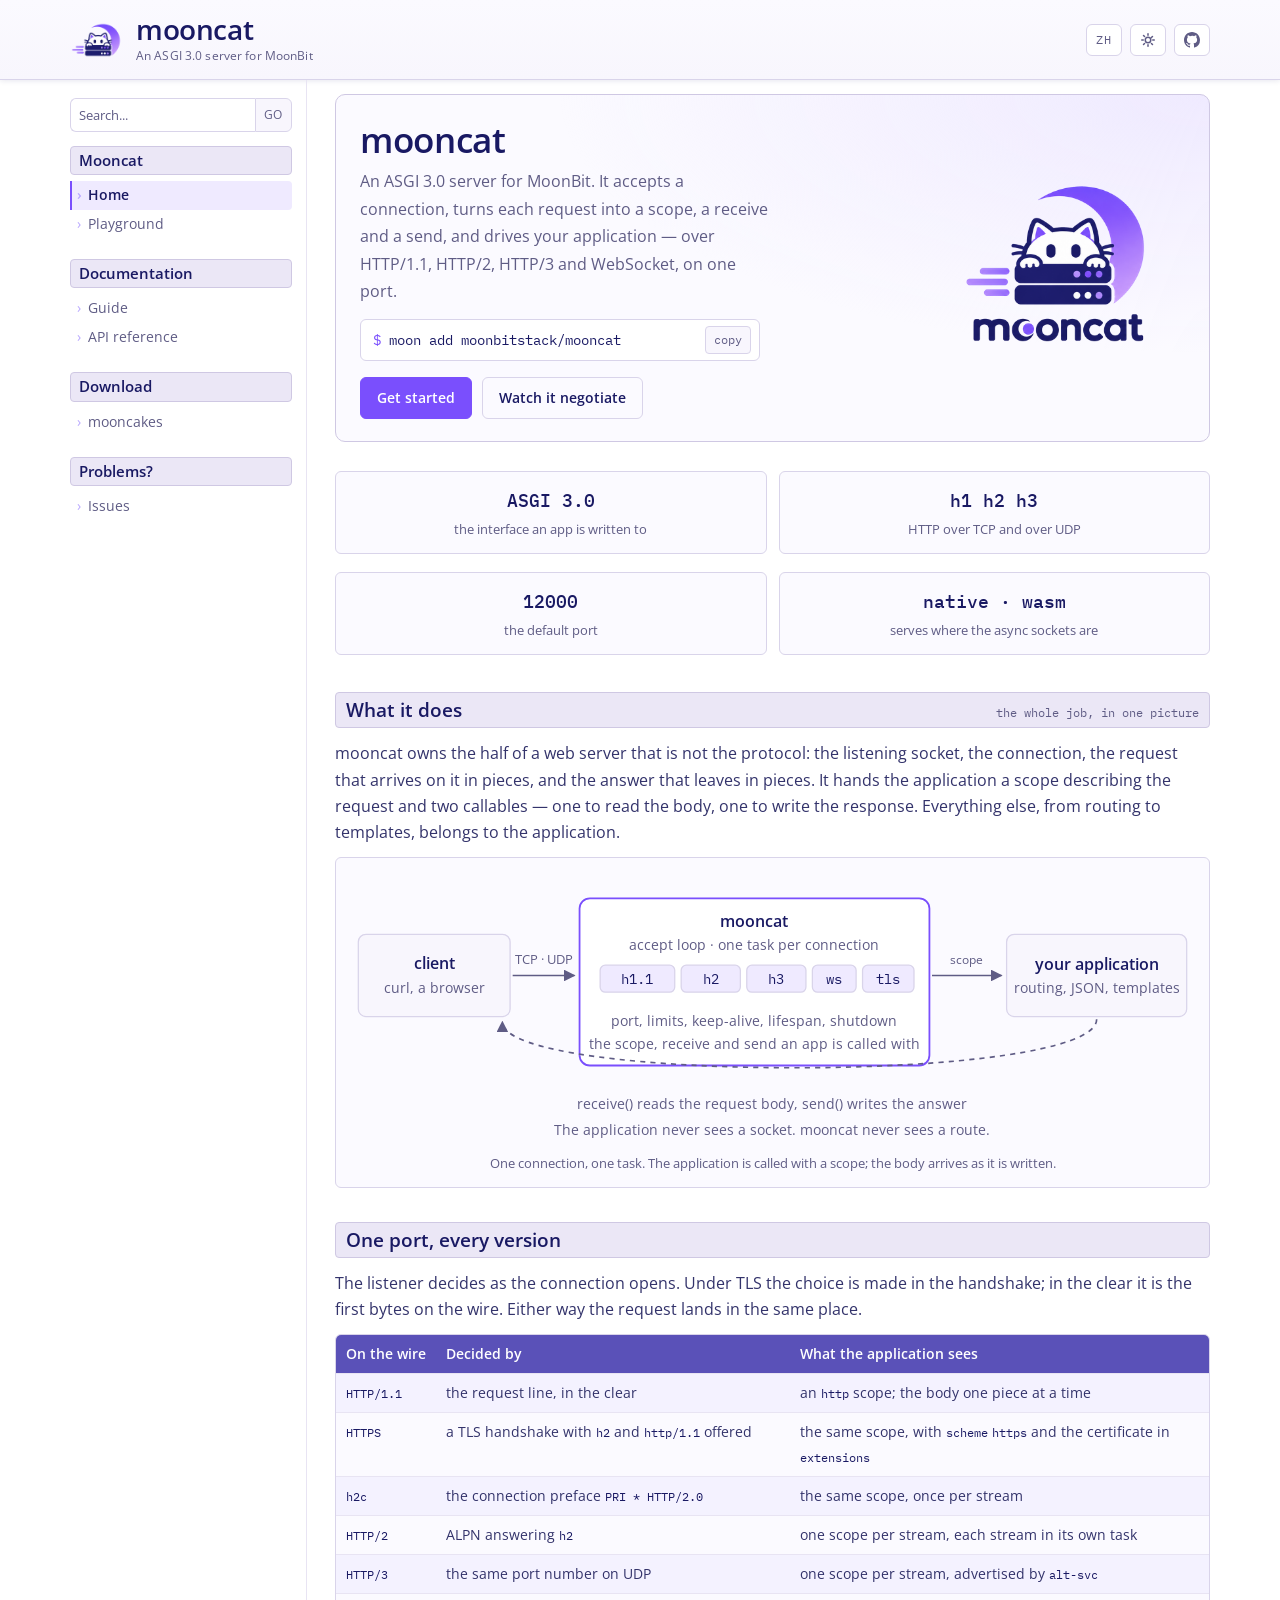
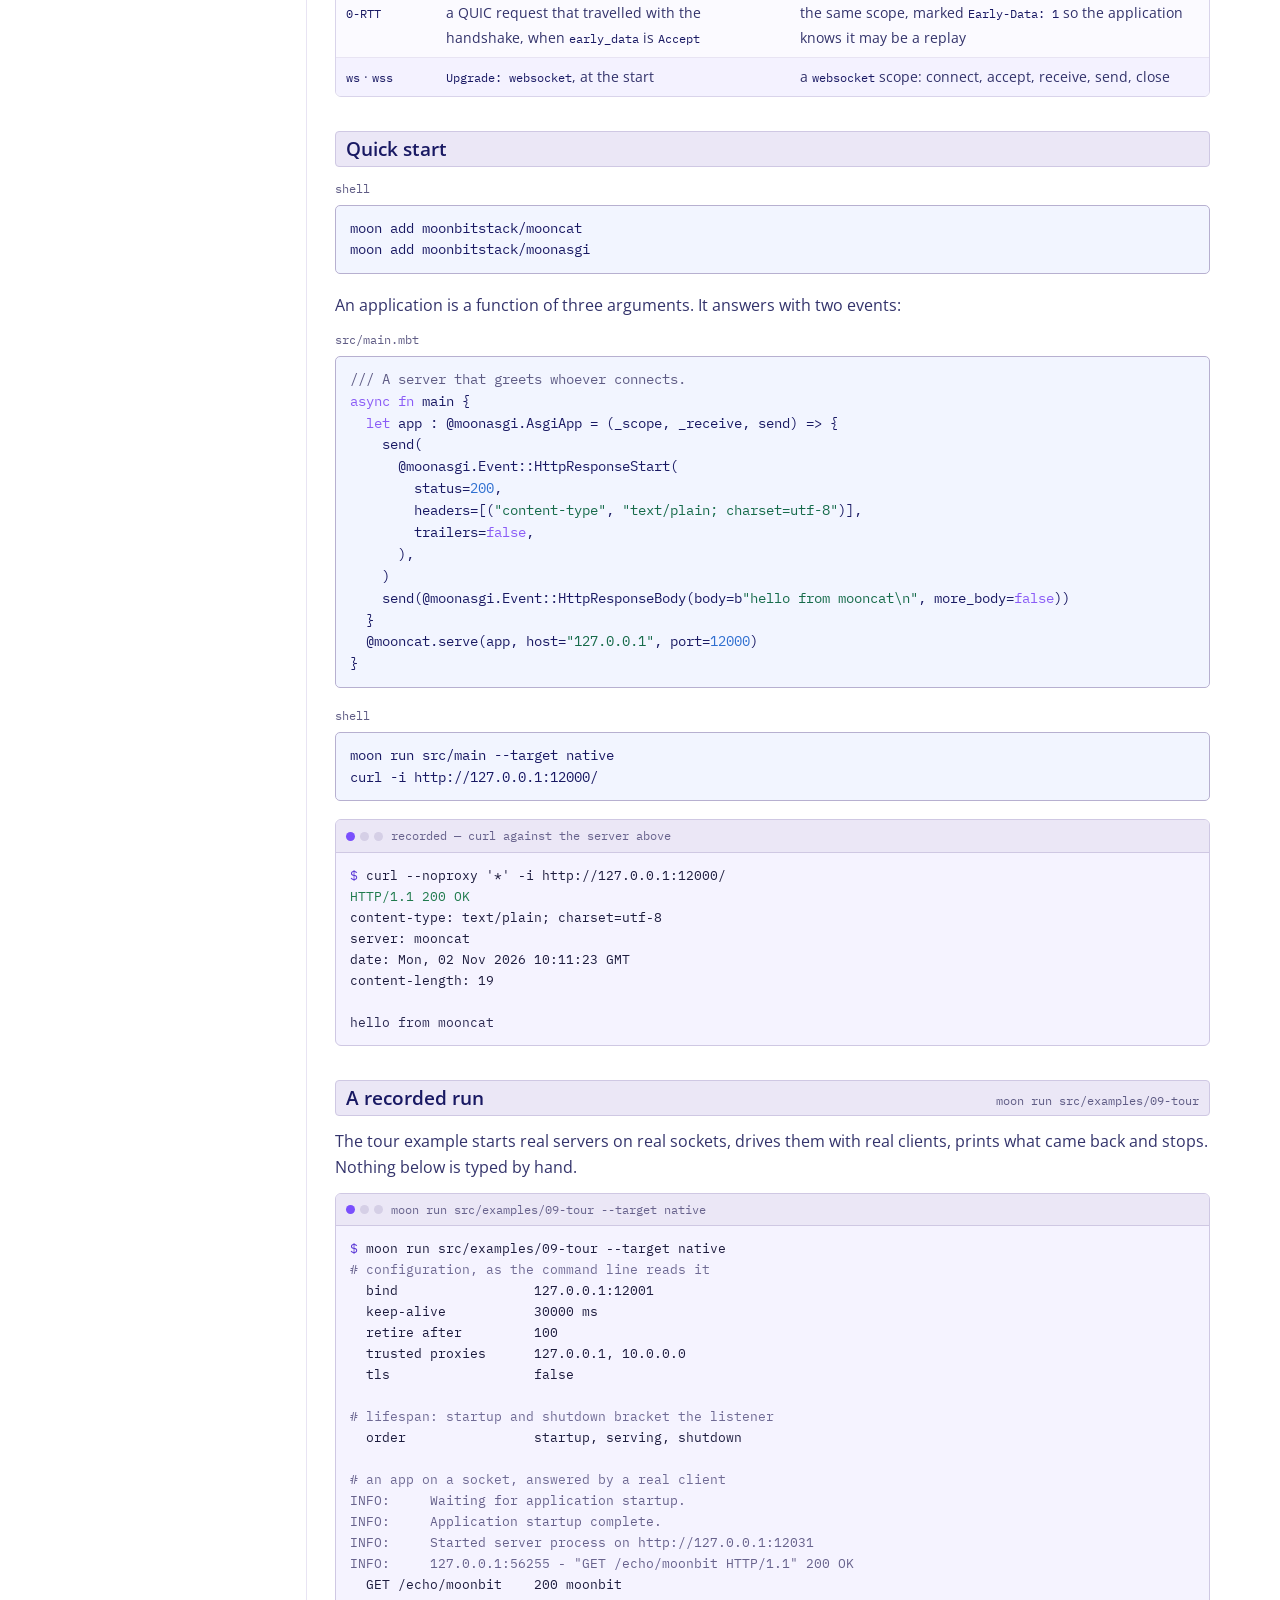
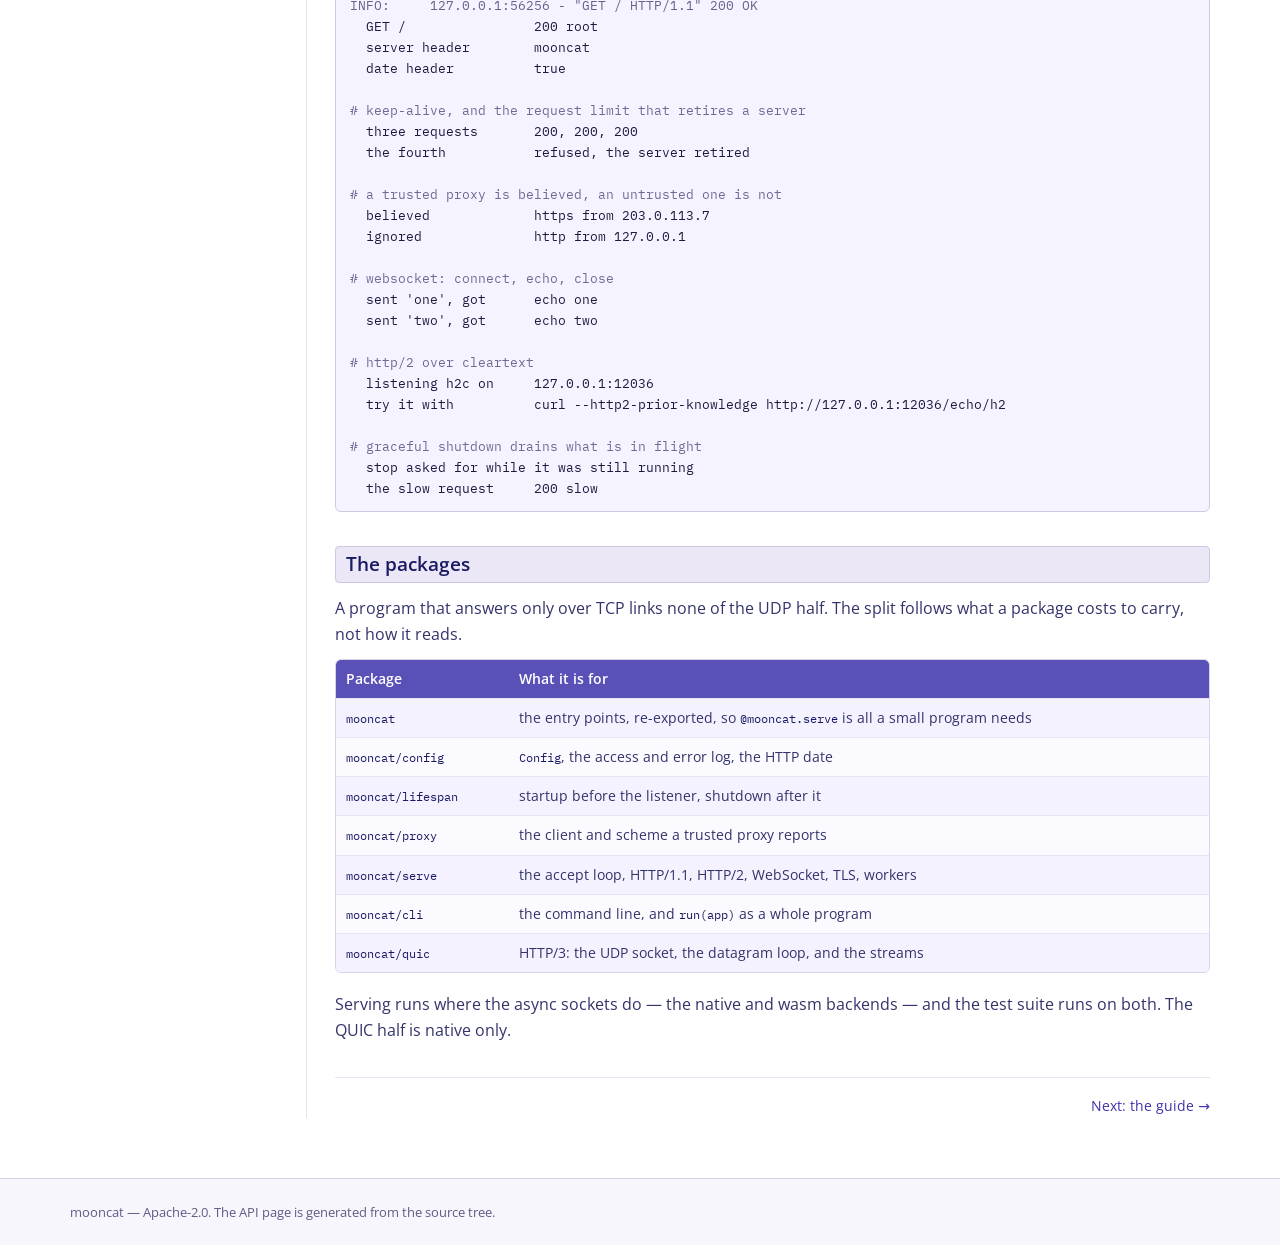
==== commit 59abeda4: "feat(mooncat): early data is off until a server asks for it. `Config.early_data` now defaults to `Of" ====
--- a/docs/index.html
+++ b/docs/index.html
@@ -185,7 +185,7 @@
             <tr><td><code>h2c</code></td><td>the connection preface <code>PRI * HTTP/2.0</code></td><td>the same scope, once per stream</td></tr>
             <tr><td><code>HTTP/2</code></td><td>ALPN answering <code>h2</code></td><td>one scope per stream, each stream in its own task</td></tr>
             <tr><td><code>HTTP/3</code></td><td>the same port number on UDP</td><td>one scope per stream, advertised by <code>alt-svc</code></td></tr>
-            <tr><td><code>0-RTT</code></td><td>a QUIC request that travelled with the handshake</td><td>the same scope, marked <code>Early-Data: 1</code> so the application knows it may be a replay</td></tr>
+            <tr><td><code>0-RTT</code></td><td>a QUIC request that travelled with the handshake, when <code>early_data</code> is <code>Accept</code></td><td>the same scope, marked <code>Early-Data: 1</code> so the application knows it may be a replay</td></tr>
             <tr><td><code>ws</code> · <code>wss</code></td><td><code>Upgrade: websocket</code>, at the start</td><td>a <code>websocket</code> scope: connect, accept, receive, send, close</td></tr>
           </tbody>
         </table>
